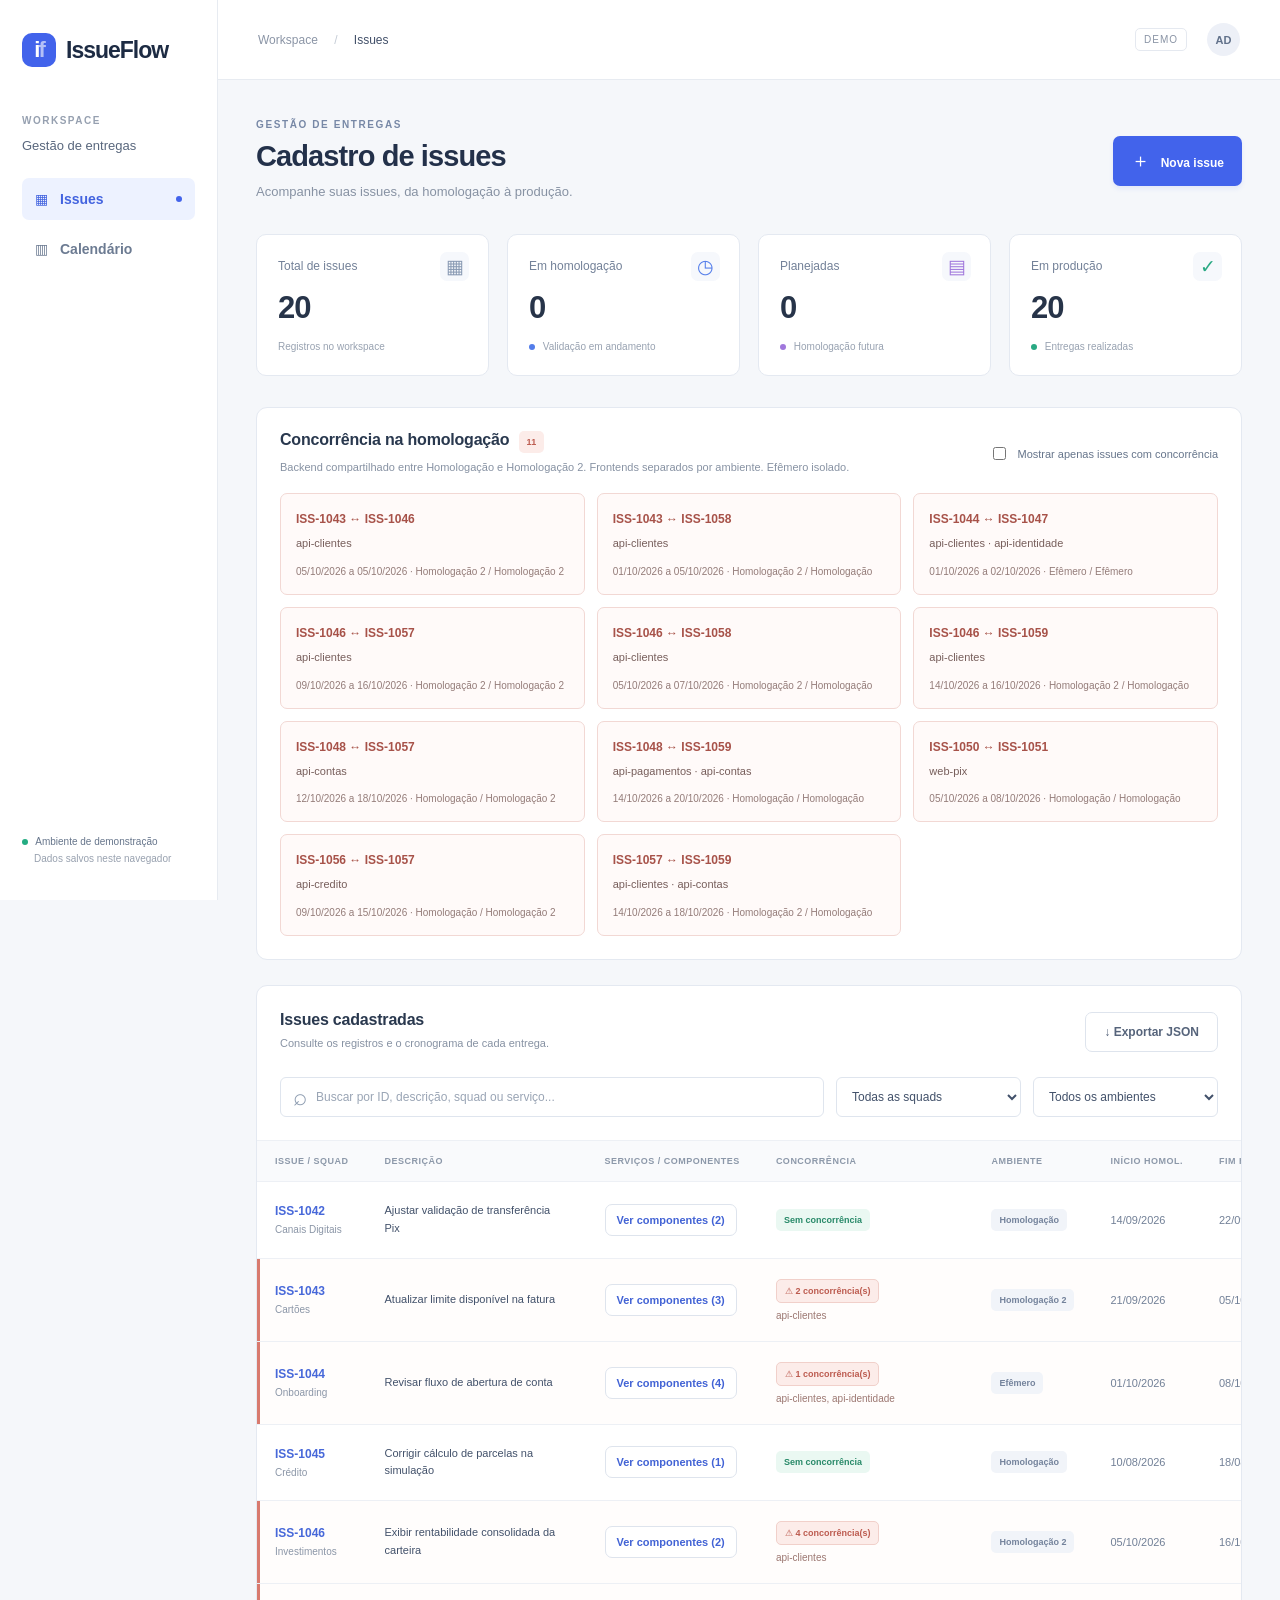
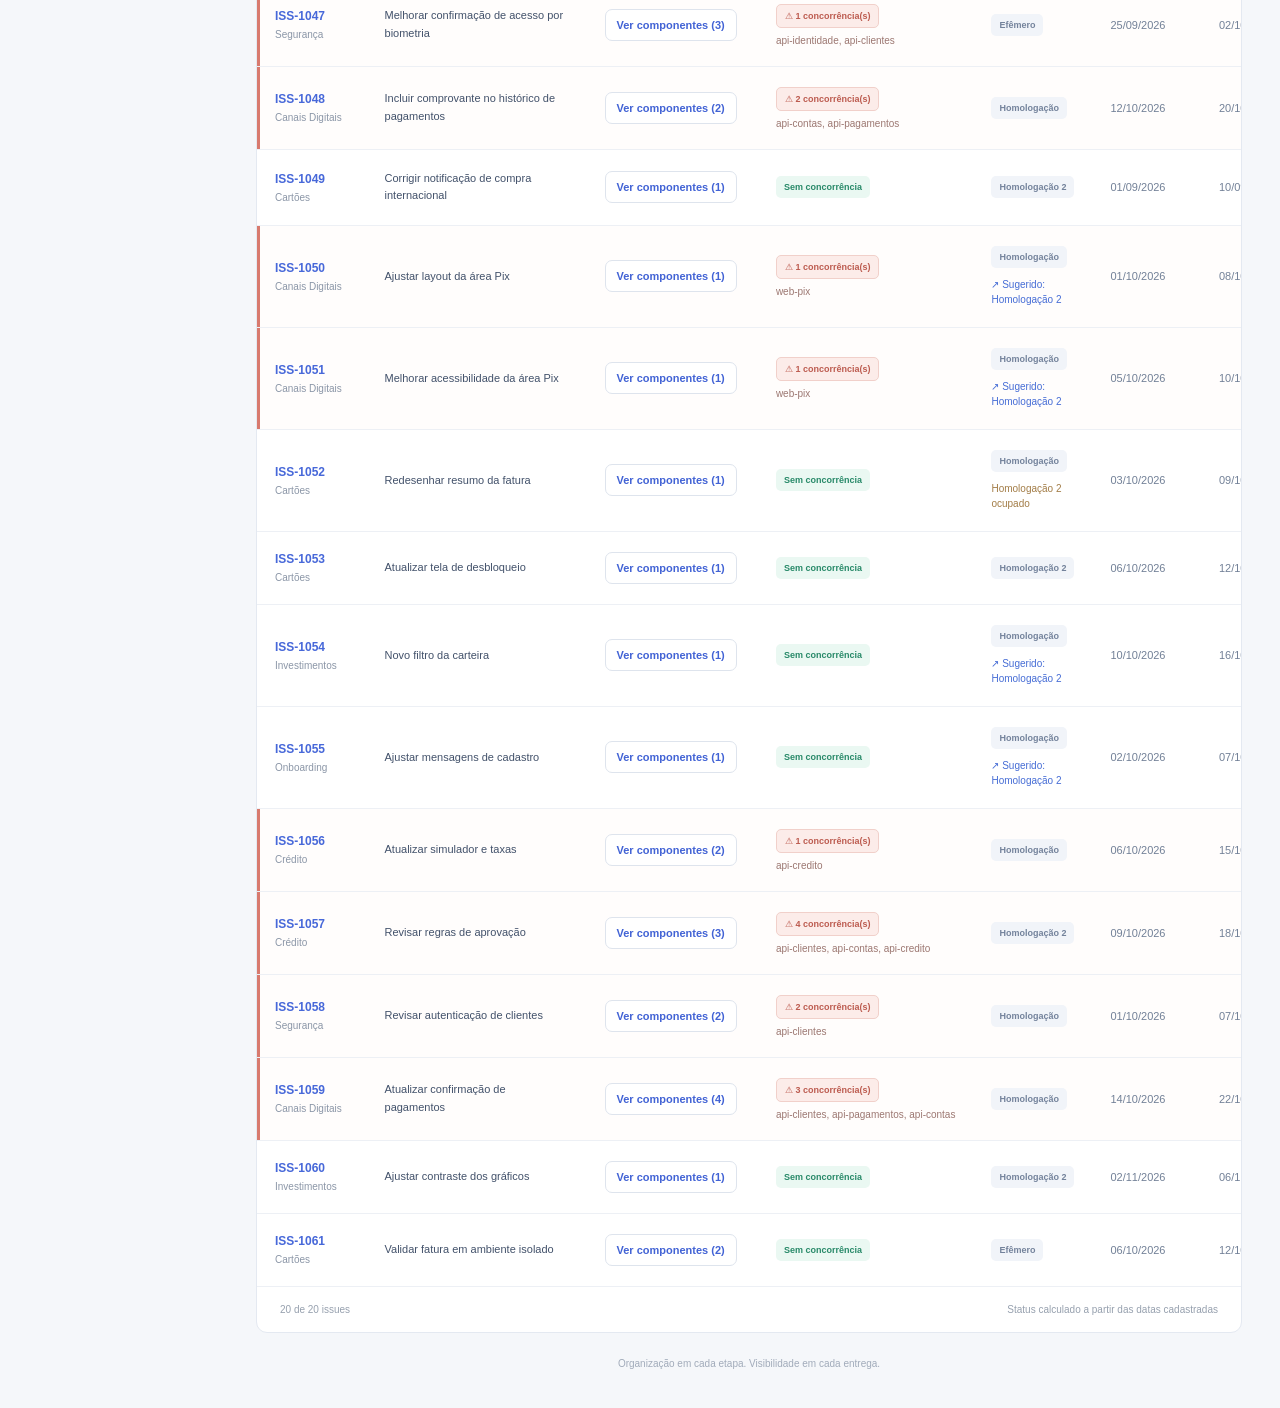
==== index.html @ 166fe86a "Add issue management frontend and concurrency planning calendar" ====
<!doctype html>
<html lang="pt-BR"><head><meta charset="UTF-8"><meta name="viewport" content="width=device-width, initial-scale=1"><title>IssueFlow · Gestão de issues</title><link rel="stylesheet" href="styles.css"><script src="issues-store.js" defer></script><script src="app.js" defer></script></head>
<body><aside class="sidebar"><a class="brand" href="index.html"><span class="brand-icon">i<span>f</span></span>IssueFlow</a><div class="workspace">WORKSPACE<span>Gestão de entregas</span></div><a class="nav active" href="index.html"><span>▦</span> Issues <span class="nav-dot"></span></a><a class="nav" href="timeline.html"><span>▥</span> Calendário</a><div class="sidebar-note"><span class="live-dot"></span> Ambiente de demonstração<small>Dados salvos neste navegador</small></div></aside>
<div class="shell"><header><span>Workspace <span class="slash">/</span> <strong>Issues</strong></span><div class="profile"><span class="demo">DEMO</span><span class="avatar">AD</span></div></header><main><div class="page-heading"><div><div class="eyebrow">GESTÃO DE ENTREGAS</div><h1>Cadastro de issues</h1><p>Acompanhe suas issues, da homologação à produção.</p></div><button id="newIssue" class="primary"><span>＋</span> Nova issue</button></div>
<section class="stats" aria-label="Resumo de issues"><article><span>Total de issues</span><span class="stat-icon">▦</span><strong id="total">0</strong><small>Registros no workspace</small></article><article><span>Em homologação</span><span class="stat-icon blue-text">◷</span><strong id="homologating">0</strong><small><i class="dot blue-bg"></i> Validação em andamento</small></article><article><span>Planejadas</span><span class="stat-icon purple-text">▤</span><strong id="planned">0</strong><small><i class="dot purple-bg"></i> Homologação futura</small></article><article><span>Em produção</span><span class="stat-icon green-text">✓</span><strong id="production">0</strong><small><i class="dot green-bg"></i> Entregas realizadas</small></article></section>
<section class="concurrency-panel" aria-label="Concorrência de serviços"><div class="concurrency-heading"><div><h2>Concorrência na homologação <span id="conflictCount" class="badge red">0</span></h2><p>Backend compartilhado entre Homologação e Homologação 2. Frontends separados por ambiente. Efêmero isolado.</p></div><label class="conflict-toggle"><input id="conflictFilter" type="checkbox"> Mostrar apenas issues com concorrência</label></div><div id="conflictList" class="conflict-list"></div><p id="conflictEmpty" hidden>Nenhuma concorrência identificada.</p></section><section class="panel"><div class="panel-heading"><div><h2>Issues cadastradas</h2><p>Consulte os registros e o cronograma de cada entrega.</p></div><button id="export" class="secondary">↓ Exportar JSON</button></div><div class="filters"><label class="search"><span>⌕</span><input id="search" type="search" placeholder="Buscar por ID, descrição, squad ou serviço..." aria-label="Buscar issues"></label><select id="squadFilter" aria-label="Filtrar por squad"><option value="">Todas as squads</option></select><select id="environmentFilter" aria-label="Filtrar por ambiente"><option value="">Todos os ambientes</option><option value="homologacao">Homologação</option><option value="efemero">Efêmero</option><option value="homologacao 2">Homologação 2</option></select></div><div class="table-scroll"><table><thead><tr><th>ISSUE / SQUAD</th><th>DESCRIÇÃO</th><th>SERVIÇOS / COMPONENTES</th><th>CONCORRÊNCIA</th><th>AMBIENTE</th><th>INÍCIO HOMOL.</th><th>FIM HOMOL.</th><th>ABERTURA CHANGE/GMUD</th><th>PRODUÇÃO</th><th>STATUS</th></tr></thead><tbody id="rows"></tbody></table></div><div id="empty" class="empty" hidden>Nenhuma issue encontrada. Ajuste os filtros ou cadastre uma nova issue.</div><footer class="panel-footer"><span id="count"></span><span>Status calculado a partir das datas cadastradas</span></footer></section><div class="bottom-note">Organização em cada etapa. Visibilidade em cada entrega.</div></main></div>
<dialog id="componentsDialog" aria-labelledby="componentsTitle"><div class="modal-heading"><div><div class="eyebrow">SERVIÇOS ENVOLVIDOS</div><h2 id="componentsTitle">Componentes da issue</h2></div><button id="closeComponents" type="button" class="icon-button" aria-label="Fechar componentes">×</button></div><p id="componentsSummary" class="modal-intro"></p><div id="componentsAlert" role="status"></div><div id="componentSuggestion" hidden></div><div id="componentDetails"></div><p class="component-rule">Datas sobrepostas incluem início e fim. Backend: compartilhado entre Homologação e Homologação 2. Frontend: concorrência apenas no mesmo ambiente. Efêmero: isolado dos demais ambientes.</p><div class="modal-actions"><button id="dismissComponents" type="button" class="secondary">Fechar</button></div></dialog><dialog id="dialog"><div class="modal-heading"><div><div class="eyebrow">NOVA ENTREGA</div><h2>Cadastrar issue</h2></div><button id="close" type="button" class="icon-button" aria-label="Fechar">×</button></div><p class="modal-intro">Preencha os dados e o cronograma da entrega.</p><form id="form"><div class="form-grid"><label>Squad<input name="squad" required maxlength="80" placeholder="Ex.: Canais Digitais"></label><label>ID da issue<input name="idIssue" required maxlength="40" placeholder="Ex.: ISS-1050"></label><label class="full">Descrição<textarea name="descricao" required maxlength="500" rows="3" placeholder="Descreva o que será entregue"></textarea></label><label class="full">Serviços / componentes<input name="servicos" required maxlength="300" placeholder="Ex.: api-clientes, api-contas"><small class="field-hint">Informe de 1 a 4 componentes separados por vírgula. Frontend: prefixo web-, frontend ou front-. Outros nomes são backend.</small></label><label class="full">Ambiente<select name="ambiente" required><option value="">Selecione o ambiente</option><option value="homologacao">Homologação</option><option value="efemero">Efêmero</option><option value="homologacao 2">Homologação 2</option></select></label><label>Data inicial de homologação<input name="dataInicialHomologacao" type="date" required></label><label>Data final de homologação<input name="dataFinalHomologacao" type="date" required></label><label>Data de abertura de CHANGE/GMUD<input name="dataAberturaChange" type="date" required><small class="field-hint">Sugestão: 3 dias corridos antes da produção.</small></label><label>Data de produção<input name="dataProducao" type="date" required><small class="field-hint">Sugestão: 3 dias úteis depois do fim da homologação (segunda a sexta, sem feriados).</small></label></div><div id="formSuggestion" hidden></div><p id="formError" role="alert"></p><div class="modal-actions"><button id="cancel" type="button" class="secondary">Cancelar</button><button type="submit" class="primary">Cadastrar issue</button></div></form></dialog><div id="toast" role="status" hidden></div></body></html>
---- styles.css ----
*{box-sizing:border-box} :root{font-family:Inter,-apple-system,BlinkMacSystemFont,"Segoe UI",sans-serif;color:#273449;background:#f5f7fa;font-synthesis:none}body{margin:0}button,input,select,textarea{font:inherit}button{cursor:pointer;transition:background .15s}button:hover{filter:brightness(.96)}button:focus-visible,a:focus-visible,input:focus-visible,select:focus-visible,textarea:focus-visible{outline:3px solid #b6ccff;outline-offset:2px}.sidebar{position:fixed;inset:0 auto 0 0;width:218px;background:#fff;border-right:1px solid #e7ebf1;padding:33px 22px;display:flex;flex-direction:column}.brand{display:flex;align-items:center;gap:10px;font-size:23px;font-weight:750;text-decoration:none;color:#1d2b43;letter-spacing:-1px}.brand-icon{background:#4263eb;color:white;width:34px;height:34px;border-radius:10px;display:flex;align-items:center;justify-content:center;font-size:22px;letter-spacing:-2px}.brand-icon span{opacity:.6}.workspace{margin-top:48px;font-size:10px;letter-spacing:1.5px;color:#96a0b0;font-weight:700}.workspace>span{display:block;letter-spacing:0;font-size:13px;color:#59677d;margin-top:12px;font-weight:500}.nav{margin-top:25px;border-radius:7px;padding:13px;display:flex;gap:12px;align-items:center;font-size:14px;font-weight:650}.active{background:#edf2ff;color:#4263df}.nav-dot{margin-left:auto;width:6px;height:6px;border-radius:50%;background:#4263eb}.sidebar-note{margin-top:auto;font-size:10px;color:#66758b;line-height:1.7}.sidebar-note small{display:block;padding-left:12px;font-size:10px;color:#98a1af}.live-dot,.dot{display:inline-block;width:6px;height:6px;border-radius:50%;background:#24ac82;margin-right:5px}.shell{margin-left:218px}header{height:80px;border-bottom:1px solid #e7ebf1;background:#fff;display:flex;align-items:center;justify-content:space-between;padding:0 40px;font-size:12px;color:#8b95a6}header strong{color:#43516a;font-weight:500}.slash{margin:0 13px;color:#c4cbd5}.profile{display:flex;gap:20px;align-items:center}.demo{font-size:10px;letter-spacing:1px;border:1px solid #e5e9f0;padding:5px 8px;border-radius:5px}.avatar{display:grid;place-items:center;width:33px;height:33px;background:#edf0f7;color:#61718a;border-radius:50%;font-size:11px;font-weight:650}main{padding:39px 38px;max-width:1700px;margin:auto}.page-heading{display:flex;align-items:center;justify-content:space-between;gap:20px}.eyebrow{font-size:10px;font-weight:750;letter-spacing:1.6px;color:#7788a6}h1{font-size:29px;letter-spacing:-.9px;margin:10px 0 9px;color:#23314a}p{color:#8792a3;font-size:13px;margin:0;line-height:1.6}.primary,.secondary{border:0;border-radius:7px;padding:12px 18px;font-size:12px;font-weight:600;white-space:nowrap}.primary{background:#4263eb;color:white;box-shadow:0 3px 5px #4263eb18}.primary span{font-size:19px;margin-right:7px}.secondary{background:#fff;border:1px solid #dee4ed;color:#56647b}.stats{display:grid;grid-template-columns:repeat(4,1fr);gap:18px;margin:31px 0}.stats article{background:white;border:1px solid #e4e9f1;border-radius:10px;padding:21px;position:relative}.stats article>span:first-child{font-size:12px;color:#738198;font-weight:500}.stats strong{display:block;font-size:31px;margin:16px 0 10px;font-weight:650;letter-spacing:-1px}.stats small{font-size:10px;color:#98a2b1}.stat-icon{position:absolute;right:19px;top:17px;width:29px;height:29px;display:grid;place-items:center;background:#f6f8fc;border-radius:7px;font-size:19px;color:#899ab3}.blue-text{color:#537dea}.purple-text{color:#a077dc}.green-text{color:#29a983}.blue-bg{background:#537dea}.purple-bg{background:#a077dc}.green-bg{background:#29a983}.panel{border:1px solid #e4e9f1;background:white;border-radius:11px;overflow:hidden}.panel-heading{display:flex;align-items:center;justify-content:space-between;gap:15px;padding:25px 23px}h2{font-size:16px;margin:0 0 6px;font-weight:650;color:#29384e;letter-spacing:-.2px}.panel-heading p{font-size:11px}.filters{display:flex;gap:12px;padding:0 23px 23px}.search{display:flex;align-items:center;flex:1;min-width:180px;border:1px solid #dfe5ee;border-radius:6px;padding:0 12px;gap:9px}.search span{font-size:24px;color:#8e9db1}.search input{border:0;width:100%;padding:11px 0;background:transparent;outline:none!important}input,select,textarea{font-size:12px;color:#42516a;border:1px solid #dfe5ee;border-radius:6px;padding:11px;background:#fff}input::placeholder,textarea::placeholder{color:#9aa5b5}.filters select{width:185px}.table-scroll{overflow:auto}table{border-collapse:collapse;width:100%;white-space:nowrap;text-align:left}th{background:#f9fafc;color:#8c98a9;font-size:9px;font-weight:650;letter-spacing:.5px;padding:15px 18px;border-top:1px solid #edf0f5;border-bottom:1px solid #edf0f5}td{padding:20px 18px;font-size:11px;border-bottom:1px solid #edf0f5;color:#728097}tbody tr:hover{background:#fcfdff}.issue-id{font-weight:650;color:#4768d9;font-size:12px}.issue-id small{display:block;color:#8b96a7;font-size:10px;font-weight:400;margin-top:6px}.description{white-space:normal;min-width:220px;max-width:300px;color:#42516a;line-height:1.6}.badge{display:inline-block;padding:6px 8px;border-radius:5px;font-size:9px;font-weight:550}.env{background:#f1f4f9;color:#73829b}.blue{background:#edf3ff;color:#5078d7}.green{background:#eaf8f2;color:#278968}.gray{background:#f1effb;color:#8a70c3}.orange{background:#fff5e7;color:#b1873a}.panel-footer{display:flex;justify-content:space-between;gap:20px;padding:17px 23px;font-size:10px;color:#96a0ae}.bottom-note{text-align:center;color:#a1abba;font-size:10px;margin-top:25px}.empty{text-align:center;padding:40px;color:#8792a3;font-size:13px}dialog{border:1px solid #e4e9f1;border-radius:13px;padding:28px;width:min(600px,calc(100vw - 30px));box-shadow:0 25px 90px #19264430}dialog::backdrop{background:#1a274766;backdrop-filter:blur(3px)}.modal-heading{display:flex;justify-content:space-between;align-items:center}.modal-heading h2{font-size:23px;margin-top:8px}.icon-button{border:0;background:#f3f5f9;border-radius:6px;width:30px;height:30px;font-size:23px;color:#748096}.modal-intro{margin:8px 0 24px}.form-grid{display:grid;grid-template-columns:1fr 1fr;gap:18px}.form-grid label{display:flex;flex-direction:column;gap:8px;font-size:11px;font-weight:600;color:#5c6c83}.full{grid-column:1/-1}textarea{resize:vertical}.modal-actions{display:flex;justify-content:flex-end;gap:10px;border-top:1px solid #e8ecf2;padding-top:19px;margin-top:18px}#formError{color:#c54646;margin-top:13px;font-size:12px}#toast{position:fixed;bottom:25px;right:25px;max-width:calc(100vw - 50px);background:#23314a;color:white;padding:15px 22px;border-radius:8px;font-size:12px;box-shadow:0 5px 25px #15284730;z-index:10}[hidden]{display:none!important}@media(min-width:1500px){td{padding:22px 24px}th{padding:15px 24px}}@media(max-width:1100px){.sidebar{width:180px;padding:30px 18px}.shell{margin-left:180px}main{padding:30px 23px}.filters{flex-wrap:wrap}.search{flex-basis:100%}.filters select{flex:1}.stats{gap:10px}.stats article{padding:16px}.stat-icon{display:none}.stats small{font-size:9px}}@media(max-width:700px){.sidebar{position:static;width:100%;height:65px;padding:15px 20px;border-bottom:1px solid #e7ebf1}.brand{font-size:20px}.brand-icon{width:30px;height:30px}.workspace,.nav,.sidebar-note{display:none}.shell{margin-left:0}header{height:54px;padding:0 20px}main{padding:25px 16px}.page-heading{align-items:flex-start}h1{font-size:23px}.page-heading p{font-size:12px}.page-heading .primary{padding:11px;font-size:11px;margin-top:21px}.stats{grid-template-columns:1fr 1fr;margin:25px 0}.panel-heading{padding:20px 15px}.panel-heading p{max-width:180px}.secondary{padding:10px;font-size:11px}.filters{padding:0 15px 18px;gap:8px}.filters select{width:140px;font-size:11px}.panel-footer{padding:15px;flex-direction:column;gap:7px}.form-grid{grid-template-columns:1fr}.full{grid-column:auto}dialog{padding:22px}.bottom-note{line-height:1.5}}

.concurrency-panel{background:#fff;border:1px solid #e4e9f1;border-radius:11px;padding:23px;margin-bottom:25px}.concurrency-heading{display:flex;justify-content:space-between;align-items:center;gap:20px}.concurrency-heading p{font-size:11px}.concurrency-heading h2 .badge{margin-left:5px}.conflict-toggle{display:flex;align-items:center;gap:8px;font-size:11px;color:#66758b}.conflict-toggle input{accent-color:#4263eb}.conflict-list{display:grid;grid-template-columns:repeat(auto-fit,minmax(240px,1fr));gap:12px;margin-top:17px}.conflict-card{padding:15px;border:1px solid #f2d8d4;background:#fffaf9;border-radius:7px}.conflict-card strong{font-size:12px;color:#a75249}.conflict-card p{font-size:11px;color:#775e5b;margin:8px 0;overflow-wrap:anywhere}.conflict-card small{font-size:10px;color:#947c79}.red{background:#fcece9;color:#bc5b4f}.services-cell{min-width:170px;max-width:240px;white-space:normal}.service{margin:2px;background:#eef2fa;color:#5e7294;overflow-wrap:anywhere;max-width:210px}.conflict-ids{display:block;font-size:10px;color:#9c7771;margin-top:7px}.field-hint{font-weight:400;color:#8b96a7;font-size:10px;line-height:1.5}@media(max-width:700px){.concurrency-heading{align-items:flex-start;flex-direction:column}.concurrency-panel{padding:18px}.conflict-list{grid-template-columns:1fr}}

.component-button{font-size:11px;padding:9px 11px;color:#4263d5}.has-conflict td:first-child{box-shadow:inset 3px 0 #d87a6e}.has-conflict{background:#fffdfc}button.badge{border:1px solid #f1d0ca;cursor:pointer}button.badge:hover{background:#f8ddd7}.component-alert{font-size:12px;line-height:1.6;border-radius:7px;padding:13px 15px;margin-bottom:17px}.component-alert.warning{background:#fff2ed;color:#ad5343;border:1px solid #f2d8cb}.component-alert.clear{background:#edf8f2;color:#278968}.component-detail{border:1px solid #e4e9f1;border-radius:8px;padding:15px;margin-bottom:12px}.component-detail.shared{border-color:#f0d4cd;background:#fffaf8}.component-detail-heading{display:flex;justify-content:space-between;align-items:center;gap:12px}.component-detail strong{font-size:13px;overflow-wrap:anywhere}.component-detail p{font-size:12px;color:#6e7787;margin-top:13px}.component-detail small{display:block;font-size:11px;color:#ad6a5e;margin-top:4px}.component-rule{font-size:11px;margin-top:15px}#componentsDialog{max-height:85vh;overflow:auto}

.environment-hint{display:block;border:0;background:transparent;text-align:left;white-space:normal;max-width:175px;margin-top:9px;padding:0;line-height:1.5;font-size:10px;color:#456cd5}.environment-hint.unavailable{color:#a27c46}.suggestion-box{padding:15px;border:1px solid #cddff7;background:#f1f6ff;border-radius:8px;margin:16px 0}.suggestion-box p{color:#496995;font-size:12px}.suggestion-box button{margin-top:10px}.suggestion-box.blocked{background:#fff8ed;border-color:#f2dfba}.suggestion-box.blocked p{color:#9b763b}

a.nav{text-decoration:none;color:#6c7b92}a.nav.active{color:#4263df}.sidebar .nav+.nav{margin-top:8px}@media(max-width:700px){.sidebar{height:auto}.sidebar .nav{display:inline-flex;margin:10px 10px 0 0;padding:8px;font-size:12px}}
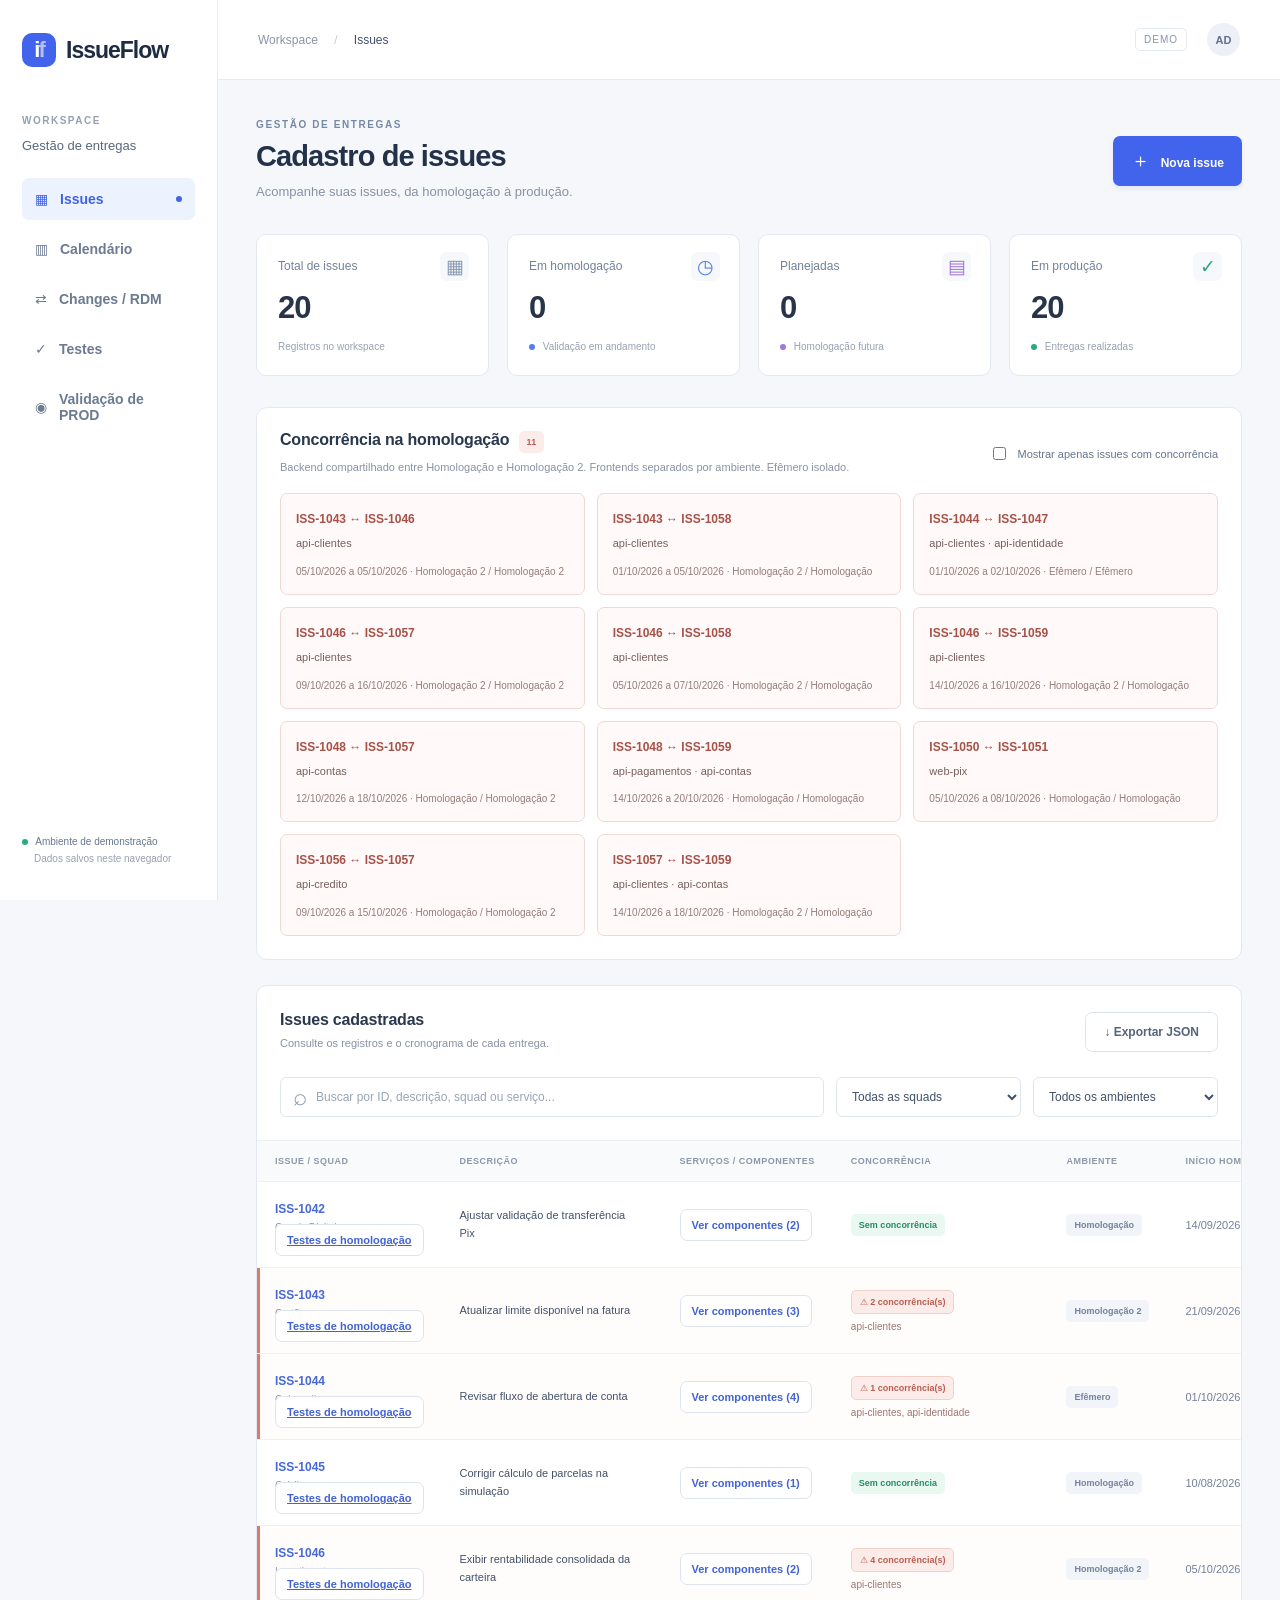
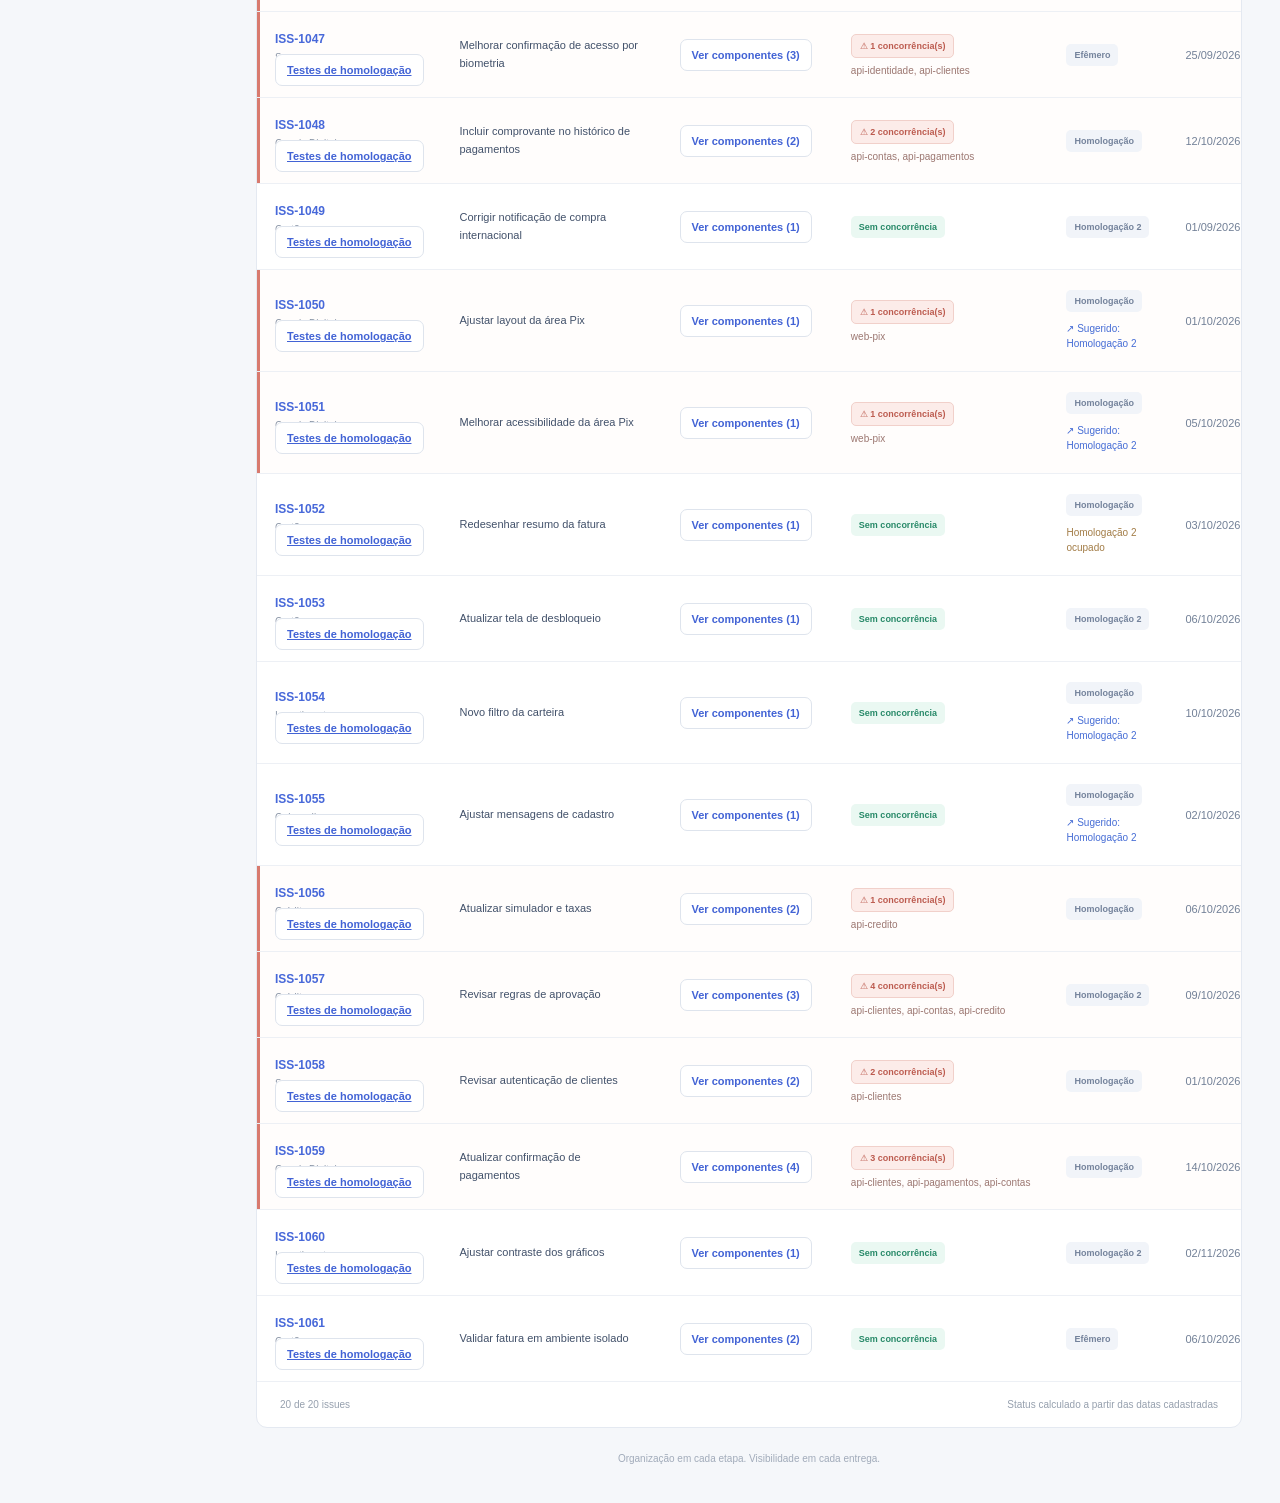
==== commit 611452d5: "Implement GMUD workflow and homologation and production test plans" ====
--- a/index.html
+++ b/index.html
@@ -1,7 +1,7 @@
 <!doctype html>
 <html lang="pt-BR"><head><meta charset="UTF-8"><meta name="viewport" content="width=device-width, initial-scale=1"><title>IssueFlow · Gestão de issues</title><link rel="stylesheet" href="styles.css"><script src="issues-store.js" defer></script><script src="app.js" defer></script></head>
-<body><aside class="sidebar"><a class="brand" href="index.html"><span class="brand-icon">i<span>f</span></span>IssueFlow</a><div class="workspace">WORKSPACE<span>Gestão de entregas</span></div><a class="nav active" href="index.html"><span>▦</span> Issues <span class="nav-dot"></span></a><a class="nav" href="timeline.html"><span>▥</span> Calendário</a><div class="sidebar-note"><span class="live-dot"></span> Ambiente de demonstração<small>Dados salvos neste navegador</small></div></aside>
+<body><aside class="sidebar"><a class="brand" href="index.html"><span class="brand-icon">i<span>f</span></span>IssueFlow</a><div class="workspace">WORKSPACE<span>Gestão de entregas</span></div><a class="nav active" href="index.html"><span>▦</span> Issues <span class="nav-dot"></span></a><a class="nav" href="timeline.html"><span>▥</span> Calendário</a><a class="nav" href="changes.html"><span>⇄</span> Changes / RDM</a><a class="nav" href="testes.html"><span>✓</span> Testes</a><a class="nav" href="producao.html"><span>◉</span> Validação de PROD</a><div class="sidebar-note"><span class="live-dot"></span> Ambiente de demonstração<small>Dados salvos neste navegador</small></div></aside>
 <div class="shell"><header><span>Workspace <span class="slash">/</span> <strong>Issues</strong></span><div class="profile"><span class="demo">DEMO</span><span class="avatar">AD</span></div></header><main><div class="page-heading"><div><div class="eyebrow">GESTÃO DE ENTREGAS</div><h1>Cadastro de issues</h1><p>Acompanhe suas issues, da homologação à produção.</p></div><button id="newIssue" class="primary"><span>＋</span> Nova issue</button></div>
 <section class="stats" aria-label="Resumo de issues"><article><span>Total de issues</span><span class="stat-icon">▦</span><strong id="total">0</strong><small>Registros no workspace</small></article><article><span>Em homologação</span><span class="stat-icon blue-text">◷</span><strong id="homologating">0</strong><small><i class="dot blue-bg"></i> Validação em andamento</small></article><article><span>Planejadas</span><span class="stat-icon purple-text">▤</span><strong id="planned">0</strong><small><i class="dot purple-bg"></i> Homologação futura</small></article><article><span>Em produção</span><span class="stat-icon green-text">✓</span><strong id="production">0</strong><small><i class="dot green-bg"></i> Entregas realizadas</small></article></section>
-<section class="concurrency-panel" aria-label="Concorrência de serviços"><div class="concurrency-heading"><div><h2>Concorrência na homologação <span id="conflictCount" class="badge red">0</span></h2><p>Backend compartilhado entre Homologação e Homologação 2. Frontends separados por ambiente. Efêmero isolado.</p></div><label class="conflict-toggle"><input id="conflictFilter" type="checkbox"> Mostrar apenas issues com concorrência</label></div><div id="conflictList" class="conflict-list"></div><p id="conflictEmpty" hidden>Nenhuma concorrência identificada.</p></section><section class="panel"><div class="panel-heading"><div><h2>Issues cadastradas</h2><p>Consulte os registros e o cronograma de cada entrega.</p></div><button id="export" class="secondary">↓ Exportar JSON</button></div><div class="filters"><label class="search"><span>⌕</span><input id="search" type="search" placeholder="Buscar por ID, descrição, squad ou serviço..." aria-label="Buscar issues"></label><select id="squadFilter" aria-label="Filtrar por squad"><option value="">Todas as squads</option></select><select id="environmentFilter" aria-label="Filtrar por ambiente"><option value="">Todos os ambientes</option><option value="homologacao">Homologação</option><option value="efemero">Efêmero</option><option value="homologacao 2">Homologação 2</option></select></div><div class="table-scroll"><table><thead><tr><th>ISSUE / SQUAD</th><th>DESCRIÇÃO</th><th>SERVIÇOS / COMPONENTES</th><th>CONCORRÊNCIA</th><th>AMBIENTE</th><th>INÍCIO HOMOL.</th><th>FIM HOMOL.</th><th>ABERTURA CHANGE/GMUD</th><th>PRODUÇÃO</th><th>STATUS</th></tr></thead><tbody id="rows"></tbody></table></div><div id="empty" class="empty" hidden>Nenhuma issue encontrada. Ajuste os filtros ou cadastre uma nova issue.</div><footer class="panel-footer"><span id="count"></span><span>Status calculado a partir das datas cadastradas</span></footer></section><div class="bottom-note">Organização em cada etapa. Visibilidade em cada entrega.</div></main></div>
+<section class="concurrency-panel" aria-label="Concorrência de serviços"><div class="concurrency-heading"><div><h2>Concorrência na homologação <span id="conflictCount" class="badge red">0</span></h2><p>Backend compartilhado entre Homologação e Homologação 2. Frontends separados por ambiente. Efêmero isolado.</p></div><label class="conflict-toggle"><input id="conflictFilter" type="checkbox"> Mostrar apenas issues com concorrência</label></div><div id="conflictList" class="conflict-list"></div><p id="conflictEmpty" hidden>Nenhuma concorrência identificada.</p></section><section class="panel"><div class="panel-heading"><div><h2>Issues cadastradas</h2><p>Consulte os registros e o cronograma de cada entrega.</p></div><button id="export" class="secondary">↓ Exportar JSON</button></div><div class="filters"><label class="search"><span>⌕</span><input id="search" type="search" placeholder="Buscar por ID, descrição, squad ou serviço..." aria-label="Buscar issues"></label><select id="squadFilter" aria-label="Filtrar por squad"><option value="">Todas as squads</option></select><select id="environmentFilter" aria-label="Filtrar por ambiente"><option value="">Todos os ambientes</option><option value="homologacao">Homologação</option><option value="efemero">Efêmero</option><option value="homologacao 2">Homologação 2</option></select></div><div class="table-scroll"><table><thead><tr><th>ISSUE / SQUAD</th><th>DESCRIÇÃO</th><th>SERVIÇOS / COMPONENTES</th><th>CONCORRÊNCIA</th><th>AMBIENTE</th><th>INÍCIO HOMOL.</th><th>FIM HOMOL.</th><th>ABERTURA CHANGE/GMUD</th><th>PRODUÇÃO</th><th>CHANGE / RDM</th><th>STATUS</th></tr></thead><tbody id="rows"></tbody></table></div><div id="empty" class="empty" hidden>Nenhuma issue encontrada. Ajuste os filtros ou cadastre uma nova issue.</div><footer class="panel-footer"><span id="count"></span><span>Status calculado a partir das datas cadastradas</span></footer></section><div class="bottom-note">Organização em cada etapa. Visibilidade em cada entrega.</div></main></div>
 <dialog id="componentsDialog" aria-labelledby="componentsTitle"><div class="modal-heading"><div><div class="eyebrow">SERVIÇOS ENVOLVIDOS</div><h2 id="componentsTitle">Componentes da issue</h2></div><button id="closeComponents" type="button" class="icon-button" aria-label="Fechar componentes">×</button></div><p id="componentsSummary" class="modal-intro"></p><div id="componentsAlert" role="status"></div><div id="componentSuggestion" hidden></div><div id="componentDetails"></div><p class="component-rule">Datas sobrepostas incluem início e fim. Backend: compartilhado entre Homologação e Homologação 2. Frontend: concorrência apenas no mesmo ambiente. Efêmero: isolado dos demais ambientes.</p><div class="modal-actions"><button id="dismissComponents" type="button" class="secondary">Fechar</button></div></dialog><dialog id="dialog"><div class="modal-heading"><div><div class="eyebrow">NOVA ENTREGA</div><h2>Cadastrar issue</h2></div><button id="close" type="button" class="icon-button" aria-label="Fechar">×</button></div><p class="modal-intro">Preencha os dados e o cronograma da entrega.</p><form id="form"><div class="form-grid"><label>Squad<input name="squad" required maxlength="80" placeholder="Ex.: Canais Digitais"></label><label>ID da issue<input name="idIssue" required maxlength="40" placeholder="Ex.: ISS-1050"></label><label class="full">Descrição<textarea name="descricao" required maxlength="500" rows="3" placeholder="Descreva o que será entregue"></textarea></label><label class="full">Serviços / componentes<input name="servicos" required maxlength="300" placeholder="Ex.: api-clientes, api-contas"><small class="field-hint">Informe de 1 a 4 componentes separados por vírgula. Frontend: prefixo web-, frontend ou front-. Outros nomes são backend.</small></label><label class="full">Ambiente<select name="ambiente" required><option value="">Selecione o ambiente</option><option value="homologacao">Homologação</option><option value="efemero">Efêmero</option><option value="homologacao 2">Homologação 2</option></select></label><label>Data inicial de homologação<input name="dataInicialHomologacao" type="date" required></label><label>Data final de homologação<input name="dataFinalHomologacao" type="date" required></label><label>Data de abertura de CHANGE/GMUD<input name="dataAberturaChange" type="date" required><small class="field-hint">Sugestão: 3 dias corridos antes da produção.</small></label><label>Data de produção<input name="dataProducao" type="date" required><small class="field-hint">Sugestão: 3 dias úteis depois do fim da homologação (segunda a sexta, sem feriados).</small></label></div><div id="formSuggestion" hidden></div><p id="formError" role="alert"></p><div class="modal-actions"><button id="cancel" type="button" class="secondary">Cancelar</button><button type="submit" class="primary">Cadastrar issue</button></div></form></dialog><div id="toast" role="status" hidden></div></body></html>
--- a/styles.css
+++ b/styles.css
@@ -7,3 +7,86 @@
 .environment-hint{display:block;border:0;background:transparent;text-align:left;white-space:normal;max-width:175px;margin-top:9px;padding:0;line-height:1.5;font-size:10px;color:#456cd5}.environment-hint.unavailable{color:#a27c46}.suggestion-box{padding:15px;border:1px solid #cddff7;background:#f1f6ff;border-radius:8px;margin:16px 0}.suggestion-box p{color:#496995;font-size:12px}.suggestion-box button{margin-top:10px}.suggestion-box.blocked{background:#fff8ed;border-color:#f2dfba}.suggestion-box.blocked p{color:#9b763b}
 
 a.nav{text-decoration:none;color:#6c7b92}a.nav.active{color:#4263df}.sidebar .nav+.nav{margin-top:8px}@media(max-width:700px){.sidebar{height:auto}.sidebar .nav{display:inline-flex;margin:10px 10px 0 0;padding:8px;font-size:12px}}
+
+/* Changes / RDM */
+.suggestion-list{display:grid;grid-template-columns:repeat(auto-fill,minmax(290px,1fr));gap:14px;margin-top:17px}.change-suggestion{border:1px solid #e4e9f1;border-radius:9px;padding:17px;display:flex;flex-direction:column;gap:11px;background:#fdfdff}.change-suggestion.has-warning{border-color:#f0d8cd;background:#fffbf8}.change-suggestion-head{display:flex;align-items:center;justify-content:space-between;gap:10px}.change-suggestion-head strong{font-size:14px;color:#2a3850}.change-suggestion-meta{font-size:10px;color:#8b96a7;line-height:1.6}.change-issue-list{list-style:none;margin:0;padding:0;display:flex;flex-direction:column;gap:7px;max-height:150px;overflow:auto}.change-issue-list li{font-size:11px;color:#5d6b82;line-height:1.5;display:flex;gap:6px;align-items:baseline;flex-wrap:wrap}.change-issue-list strong{color:#4768d9;font-weight:650}.change-issue-list .badge{padding:2px 6px}.change-suggestion-warning{font-size:10px;color:#ab5343;line-height:1.5}.change-suggestion .primary{margin-top:auto;text-align:center}
+.change-rdm strong{font-weight:650;color:#3a4a64;font-size:12px}.change-rdm small,td small{display:block;color:#8b96a7;font-size:10px;font-weight:400;margin-top:5px}.change-issues-cell{min-width:150px;white-space:normal}.change-issue-ids{margin-top:7px;overflow-wrap:anywhere}td .badge+.badge{margin-left:6px}td>div+div{margin-top:5px}.secondary.danger{color:#bc5b4f;border-color:#f1d0ca}.secondary.danger:hover{background:#faeae7}td:last-child .secondary+.secondary{margin-left:7px}
+.auto-summary{display:grid;grid-template-columns:repeat(auto-fit,minmax(150px,1fr));gap:13px;background:#f6f9ff;border:1px solid #dde8fb;border-radius:9px;padding:16px;margin-bottom:17px}.auto-summary div{display:flex;flex-direction:column;gap:5px}.auto-summary small{font-size:10px;color:#7f8ba0;font-weight:600}.auto-summary strong{font-size:12px;color:#2e3c55;overflow-wrap:anywhere}.auto-summary-warning{grid-column:1/-1;font-size:11px;color:#ab5343;margin:0}
+.issue-picker{border:1px solid #e8ecf2;border-radius:9px;padding:13px;margin-bottom:19px;max-height:210px;overflow:auto}.picker-caption{font-size:10px;font-weight:700;letter-spacing:.5px;color:#8c98a9;margin-bottom:10px;text-transform:uppercase}.issue-check{display:flex;gap:11px;align-items:flex-start;padding:10px;border-radius:7px;cursor:pointer}.issue-check:hover{background:#f7f9fc}.issue-check.on{background:#f1f6ff}.issue-check input{margin-top:3px;accent-color:#4263eb}.issue-check-info{display:flex;flex-direction:column;gap:3px}.issue-check-info strong{font-size:12px;color:#4768d9}.issue-check-info span{font-size:11px;color:#51607a}.issue-check-info small{font-size:10px;color:#95a0b0}.issue-check-info .badge{align-self:flex-start;margin-top:3px}
+.readonly-field{border:1px solid #e8ecf2;border-radius:6px;padding:11px;background:#f6f8fc;color:#51607a;font-size:12px;display:block}.picker-search{margin:4px 0 12px}.picker-search input{padding:10px 0}#changeDialog,#detailDialog,#freezeDialog{max-height:88vh;overflow:auto}@media(max-width:700px){.suggestion-list{grid-template-columns:1fr}.auto-summary{grid-template-columns:1fr 1fr}}
+
+/* Agenda: toggle de período e ações */
+.view-toggle{display:flex;gap:4px;background:#f1f4f9;border:1px solid #e4e9f1;border-radius:8px;padding:3px}.view-toggle button{border:0;background:transparent;border-radius:6px;padding:8px 13px;font-size:11px;font-weight:600;color:#6b7a92}.view-toggle button.active{background:#fff;color:#4263df;box-shadow:0 1px 3px #1c2b4914}.agenda-actions{white-space:nowrap}.secondary.small.ck-pending{color:#b1873a;border-color:#eccf9a;background:#fffdf7}.secondary.small.ck-pending:hover{background:#fdf5e6}.primary.small,.secondary.small{padding:7px 11px;font-size:10px}.primary.small span{font-size:12px;margin:0}.agenda-actions .small+.small{margin-left:6px}.reprog-note{display:block;color:#b1873a!important;font-size:9px!important;margin-top:5px!important}
+
+/* Calendário de freeze */
+.freeze-list{display:grid;grid-template-columns:repeat(auto-fill,minmax(270px,1fr));gap:14px;padding:0 23px 23px}.freeze-card{border:1px solid #e4e9f1;border-radius:9px;padding:16px;display:flex;flex-direction:column;gap:9px;background:#fdfdff}.freeze-head{display:flex;align-items:center;justify-content:space-between;gap:10px}.freeze-head strong{font-size:13px;color:#2a3850}.freeze-period{font-size:12px;color:#51607a;font-weight:600}.freeze-terms{font-size:11px;color:#8a5a2e}.freeze-desc{font-size:11px;color:#8b96a7;line-height:1.5}.freeze-impact{font-size:10px;color:#6b7a92;margin-top:2px}.freeze-actions{display:flex;gap:7px;margin-top:auto}.freeze-actions button{padding:8px 12px;font-size:11px}
+
+/* Modal de detalhe: freeze, ações, histórico */
+.detail-freeze{background:#fcefec;border:1px solid #f0cfc8;border-radius:9px;padding:13px 15px;margin-bottom:16px}.detail-freeze p{color:#a8493c;font-size:12px;line-height:1.6}.detail-freeze p+p{margin-top:8px}.detail-section-title{font-size:11px;font-weight:700;letter-spacing:.5px;color:#8c98a9;text-transform:uppercase;margin:20px 0 12px}.detail-wide{grid-column:1/-1}.detail-wide p{font-size:12px;color:#51607a;line-height:1.6;margin-top:3px}.detail-motivo{grid-column:1/-1;white-space:pre-wrap;font:inherit;font-size:11px;color:#51607a;background:#f6f8fc;border:1px solid #e8ecf2;border-radius:7px;padding:11px;margin:3px 0 0;line-height:1.6;overflow-x:auto}
+.detail-actions{display:flex;flex-direction:column;gap:13px}.action-buttons{display:flex;flex-wrap:wrap;gap:8px}.action-buttons button{padding:9px 13px;font-size:11px}.action-slot:empty{display:none}.action-form{border:1px solid #dde8fb;background:#f6f9ff;border-radius:9px;padding:15px;display:grid;grid-template-columns:1fr 1fr;gap:13px}.action-form label{display:flex;flex-direction:column;gap:7px;font-size:11px;font-weight:600;color:#5c6c83}.action-form label:has(textarea),.action-form .primary,.action-form .action-error{grid-column:1/-1}.action-form .primary{justify-self:start}.action-error{color:#c54646;font-size:11px;margin:0}
+
+/* Timeline de histórico */
+.history-list{display:flex;flex-direction:column;gap:11px}.history-item{border-left:2px solid #e4e9f1;padding:0 0 4px 14px;position:relative}.history-item::before{content:"";position:absolute;left:-5px;top:4px;width:8px;height:8px;border-radius:50%;background:#c4cdda}.history-head{display:flex;align-items:center;gap:10px;margin-bottom:5px}.history-head small{color:#9aa5b5;font-size:10px}.history-item p{font-size:11px;color:#5d6b82;line-height:1.5;margin-top:3px}.history-note{color:#78859a;font-style:italic}.muted-note{font-size:12px;color:#99a3b2}
+@media(max-width:700px){.freeze-list{grid-template-columns:1fr}.action-form{grid-template-columns:1fr}.view-toggle{flex-wrap:wrap}.panel-heading .view-toggle{width:100%}}
+
+/* Checklist de implantação */
+.progress{height:8px;background:#eef1f6;border-radius:5px;overflow:hidden}.progress-fill{height:100%;width:0;border-radius:5px;background:#4263eb;transition:width .25s}.progress-fill.ok{background:#29a983}.progress-fill.warn{background:#e0a33a}
+.detail-checklist{display:flex;flex-direction:column;gap:10px}.ck-detail-line{display:flex;align-items:center;gap:8px;flex-wrap:wrap}.ck-hint{font-size:10px;color:#9aa5b5}.detail-checklist .secondary{align-self:flex-start}
+.checklist-progress{display:flex;align-items:center;gap:14px;margin:8px 0 14px}.checklist-progress .progress{flex:1;height:10px}.ck-progress-text{font-size:12px;font-weight:700;color:#3f4d64;white-space:nowrap}
+.checklist-toolbar{display:flex;align-items:center;justify-content:space-between;gap:12px;flex-wrap:wrap;margin-bottom:14px}.ck-filter{display:flex;align-items:center;gap:8px;font-size:11px;font-weight:600;color:#5c6c83;cursor:pointer}.ck-filter input{accent-color:#4263eb}
+.ck-legend{display:flex;gap:13px;font-size:10px;color:#8b96a7}.ck-legend span{display:inline-flex;align-items:center;gap:5px}.ck-key{width:10px;height:10px;border-radius:50%;display:inline-block}.ck-key.sim{background:#29a983}.ck-key.nao{background:#d87a6e}.ck-key.na{background:#8893a6}.ck-key.pend{background:#fff;border:2px solid #e3b765}
+.checklist-body{flex:1 1 auto;min-height:0;overflow-y:auto;overflow-x:hidden;display:flex;flex-direction:column;gap:14px;padding:2px}
+.ck-card{border:1px solid #e6eaf1;border-radius:11px;overflow:hidden;background:#fff;flex:0 0 auto}.ck-empty{flex:0 0 auto}.ck-card-head{display:flex;align-items:center;justify-content:space-between;gap:10px;padding:12px 15px;background:#f7f9fc;border-bottom:1px solid #eef1f6;position:sticky;top:0;z-index:1}.ck-card-name{font-size:11px;font-weight:750;letter-spacing:.6px;text-transform:uppercase;color:#4a5a74}.ck-card-prog{font-size:10px;font-weight:700;color:#99795f;background:#fff4e2;border:1px solid #f2e2c5;padding:3px 10px;border-radius:20px}.ck-card-prog.done{color:#248a67;background:#e9f8f1;border-color:#c9ecdc}
+.ck-row{display:grid;grid-template-columns:20px 1fr auto;gap:13px;align-items:center;padding:12px 15px;border-top:1px solid #f4f6fa}.ck-card .ck-row:first-of-type{border-top:0}.ck-row:hover{background:#fafbff}.ck-row.pending{background:#fffdf7}.ck-row.nao{background:#fff8f6}
+.ck-ind{width:18px;height:18px;border-radius:50%;border:2px solid #d9dfe9;display:grid;place-items:center;font-size:10px;font-weight:800;color:#fff;line-height:1}.ck-row.done .ck-ind{background:#29a983;border-color:#29a983}.ck-row.done .ck-ind::after{content:"✓"}.ck-row.nao .ck-ind{background:#d87a6e;border-color:#d87a6e}.ck-row.nao .ck-ind::after{content:"!"}.ck-row.pending .ck-ind{background:#fff;border-color:#e3b765}
+.ck-q{font-size:12.5px;color:#41506a;line-height:1.5}.ck-ctrl{flex-shrink:0}
+.ck-seg{display:inline-flex;border:1px solid #dfe5ee;border-radius:8px;overflow:hidden;background:#fff}.ck-seg .ck-opt{border:0;border-left:1px solid #eef1f6;background:#fff;color:#8995a8;padding:8px 15px;font-size:11px;font-weight:650;transition:background .12s}.ck-seg .ck-opt:first-child{border-left:0}.ck-opt:hover:not(.sel){background:#f4f7fc}.ck-opt.sim.sel{background:#29a983;color:#fff}.ck-opt.nao.sel{background:#d87a6e;color:#fff}.ck-opt.na.sel{background:#7c8aa1;color:#fff}
+.ck-input{width:180px;padding:9px 11px;border-radius:7px}.ck-empty{text-align:center;padding:34px;color:#2f9a74;font-size:13px;font-weight:600}
+.tpl-row{display:flex;gap:12px;align-items:center;justify-content:space-between;padding:10px 12px;border-bottom:1px solid #f1f3f8}.tpl-row.inactive{opacity:.5}.tpl-q{font-size:12px;color:#49586f;flex:1;line-height:1.5}.tpl-q small{color:#9aa5b5}.tpl-acts{display:flex;gap:6px;flex-shrink:0}.ck-required{flex-direction:row!important;align-items:center;gap:8px!important}.ck-required input{accent-color:#4263eb}
+.template-body{flex:1 1 auto;min-height:0;overflow-y:auto;overflow-x:hidden;border:1px solid #eef1f6;border-radius:9px;padding:6px 12px;margin-top:6px}.ck-cat-title{font-size:10px;font-weight:700;letter-spacing:.5px;color:#8c98a9;text-transform:uppercase;margin:12px 0 6px;position:sticky;top:0;background:#fff;padding:6px 0}
+.ack-incomplete{background:#fff8ed;border:1px solid #f2dfba;border-radius:8px;padding:12px;margin:4px 0 12px}.ack-line{display:flex;align-items:flex-start;gap:8px;font-size:11px;color:#9b763b;font-weight:600;line-height:1.5;cursor:pointer}.ack-line input{margin-top:2px;accent-color:#e0a33a}.link-btn{border:0;background:transparent;color:#4263df;font-size:11px;font-weight:600;padding:6px 0 0;text-decoration:underline;cursor:pointer}
+#checklistDialog[open],#templateDialog[open]{display:flex;flex-direction:column;width:min(780px,calc(100vw - 30px));height:88vh;max-height:88vh;overflow:hidden}
+#checklistDialog>.modal-heading,#checklistDialog>.modal-intro,#checklistDialog>.checklist-progress,#checklistDialog>.checklist-toolbar,#checklistDialog>.modal-actions,#templateDialog>.modal-heading,#templateDialog>.modal-intro,#templateDialog>#templateForm,#templateDialog>.modal-actions{flex:0 0 auto}
+@media(max-width:700px){.ck-row{grid-template-columns:18px 1fr;gap:10px}.ck-ctrl{grid-column:1/-1;margin-left:28px}.ck-input{width:100%}.ck-legend{display:none}}
+
+/* Cenários de teste */
+#scenarioDialog[open]{display:flex;flex-direction:column;width:min(860px,calc(100vw - 30px));height:88vh;max-height:88vh;overflow:hidden}
+#scenarioDialog>.modal-heading,#scenarioDialog>.modal-intro,#scenarioDialog>.scenario-top,#scenarioDialog>.scenario-toolbar,#scenarioDialog>.scenario-builder,#scenarioDialog>.scenario-import,#scenarioDialog>.modal-actions{flex:0 0 auto}
+.scenario-top{display:flex;align-items:flex-end;justify-content:space-between;gap:16px;flex-wrap:wrap;margin-bottom:12px}.scenario-summary{display:flex;gap:7px;flex-wrap:wrap}.scenario-link-field{display:flex;flex-direction:column;gap:6px;font-size:11px;font-weight:600;color:#5c6c83;min-width:240px}.scenario-link-field input{min-width:240px}
+.scenario-toolbar{display:flex;gap:8px;flex-wrap:wrap;margin-bottom:12px}.scenario-toolbar .secondary{padding:9px 13px}
+.scenario-builder,.scenario-import{border:1px solid #dde8fb;background:#f6f9ff;border-radius:10px;padding:15px;margin-bottom:14px}
+.builder-grid{display:grid;grid-template-columns:repeat(auto-fit,minmax(150px,1fr));gap:12px}.builder-grid label{display:flex;flex-direction:column;gap:6px;font-size:11px;font-weight:600;color:#5c6c83}.builder-foot{display:flex;align-items:center;gap:12px;flex-wrap:wrap;margin-top:14px}.builder-preview-label{font-size:11px;color:#8b96a7;font-weight:600}.builder-preview{font-size:12.5px;font-weight:650;color:#2e3c55;flex:1;min-width:180px;overflow-wrap:anywhere}.builder-foot .primary{margin-left:auto}
+.import-list{max-height:40vh;overflow:auto;border:1px solid #e8ecf2;border-radius:8px;background:#fff;margin:6px 0}
+.scenario-list{flex:1 1 auto;min-height:0;overflow-y:auto;overflow-x:hidden;display:flex;flex-direction:column;gap:10px;padding:2px}
+.scenario-row{border:1px solid #e6eaf1;border-radius:10px;padding:13px 15px;display:flex;gap:14px;align-items:flex-start;justify-content:space-between;background:#fff;flex:0 0 auto;border-left:3px solid #e6eaf1}.scenario-row.ok{border-left-color:#29a983}.scenario-row.failed{border-left-color:#d87a6e;background:#fff8f6}
+.sc-main{flex:1;min-width:0}.sc-head{display:flex;align-items:center;gap:9px;margin-bottom:9px}.sc-name{font-size:12.5px;font-weight:600;color:#41506a;line-height:1.4;overflow-wrap:anywhere}.sc-meta{display:grid;grid-template-columns:repeat(auto-fit,minmax(120px,1fr));gap:8px}.sc-field{font-size:11px;padding:7px 9px}
+.sc-side{display:flex;align-items:center;gap:8px;flex-shrink:0}.sc-status{font-size:11px;padding:8px 10px;font-weight:600}.sc-side .icon-button{width:28px;height:28px;font-size:18px}
+.dims-body{max-height:56vh;overflow:auto;display:flex;flex-direction:column;gap:12px}.dim-card{border:1px solid #e6eaf1;border-radius:10px;padding:14px}.dim-head{display:flex;align-items:center;justify-content:space-between;margin-bottom:10px}.dim-head strong{font-size:13px;color:#2e3c55}.dim-chips{display:flex;flex-wrap:wrap;gap:7px;margin-bottom:11px}.dim-chip{display:inline-flex;align-items:center;gap:6px;background:#eef2fa;color:#5e7294;border-radius:16px;padding:5px 10px;font-size:11px;font-weight:600}.chip-x{border:0;background:transparent;color:#9aa7bd;font-size:15px;line-height:1;padding:0;cursor:pointer}.chip-x:hover{color:#c5564a}.dim-add{display:flex;gap:8px}.dim-add input{flex:1}.dim-add-dimension{display:flex;gap:8px;margin-top:10px}.dim-add-dimension input{flex:1}
+#dimsDialog[open]{display:flex;flex-direction:column;width:min(620px,calc(100vw - 30px));max-height:88vh}#dimsDialog>.modal-heading,#dimsDialog>.modal-intro,#dimsDialog>.dim-add-dimension,#dimsDialog>.modal-actions{flex:0 0 auto}#dimsDialog>.dims-body{flex:1 1 auto;min-height:0}
+@media(max-width:700px){.scenario-row{flex-direction:column}.sc-side{align-self:flex-end}}
+.sc-head .badge:last-child{margin-left:auto}
+.stage-grid{display:flex;flex-wrap:wrap;gap:5px;margin:4px 0 10px}.stage-chip{border:1px solid #dfe5ee;background:#fff;color:#8995a8;border-radius:6px;padding:5px 9px;font-size:10px;font-weight:650;white-space:nowrap}.stage-chip.pend{border-style:dashed;color:#9aa7bd}.stage-chip.ok{background:#29a983;border-color:#29a983;color:#fff}.stage-chip.fail{background:#d87a6e;border-color:#d87a6e;color:#fff}.stage-chip.na{background:#eef0f6;border-color:#d8deea;color:#64718a}.stage-chip.muted{background:transparent;border-color:#eef1f6;color:#c3ccd9;cursor:default}
+.sc-alvo{display:flex;flex-direction:column;gap:5px;font-size:10px;font-weight:600;color:#7f8ba0}.sc-alvo select{font-size:11px;padding:7px 9px}.sc-ho{display:flex;align-items:center;gap:7px;font-size:11px;color:#5c6c83;font-weight:600}.sc-ho input{accent-color:#4263eb}
+.builder-save{display:flex;align-items:center;gap:7px;font-size:11px;color:#5c6c83;font-weight:600}.builder-save input{accent-color:#4263eb}.picker-search-inline{width:100%;padding:9px 11px;border-radius:7px;margin-bottom:8px}
+
+/* Página Testes: catálogo + configurações */
+.case-name{white-space:normal;min-width:260px;max-width:440px;color:#41506a;line-height:1.5;font-weight:600;font-size:12px}.row-inactive{opacity:.55}
+.two-col{display:grid;grid-template-columns:1fr 1fr;gap:20px;margin-top:22px}.two-col .concurrency-panel{margin-bottom:0}
+.stages-list{display:flex;flex-direction:column;gap:7px;margin:14px 0}.stage-item{display:flex;align-items:center;gap:11px;padding:9px 12px;border:1px solid #e6eaf1;border-radius:8px;background:#fdfdff}.stage-order{width:22px;height:22px;border-radius:50%;background:#eef2fa;color:#5e7294;display:grid;place-items:center;font-size:11px;font-weight:700;flex-shrink:0}.stage-name-full{flex:1;font-size:12px;color:#41506a;font-weight:600}.stage-acts{display:flex;gap:5px;flex-shrink:0}.stage-acts .small{padding:6px 9px}
+#caseDialog[open]{display:flex;flex-direction:column;width:min(680px,calc(100vw - 30px));max-height:90vh}#caseBuilder{margin-bottom:16px}
+@media(max-width:1000px){.two-col{grid-template-columns:1fr}}
+
+/* Selo de change em Issues e Calendário */
+.change-cell{min-width:140px;white-space:normal}.change-cell .badge{overflow-wrap:anywhere}.change-row-badge{display:inline-block;margin-top:7px;padding:3px 7px;border-radius:5px;font-size:9px;font-weight:600;line-height:1.3}.change-row-badge.gray{background:#f1effb;color:#8a70c3}.change-row-badge.orange{background:#fff5e7;color:#b1873a}.change-row-badge.blue{background:#edf3ff;color:#5078d7}.change-row-badge.green{background:#eaf8f2;color:#278968}.change-row-badge.red{background:#fcece9;color:#bc5b4f}
+/* Seleção explícita do subconjunto homologado para produção. */
+#productionPicker{width:min(820px,calc(100vw - 30px));padding:0;max-height:90dvh;overflow:hidden}#productionPicker[open]{display:flex;flex-direction:column}#productionPicker .modal-heading{padding:24px 24px 0;gap:15px}#productionPicker h2{font-size:21px}#productionPicker .modal-intro{padding:0 24px;font-size:12px;margin:12px 0 20px}.production-picker-filters{display:flex;gap:12px;padding:0 24px 18px;flex-shrink:0}.production-picker-filters select{max-width:170px}.production-picker-list{overflow:auto;min-height:120px;padding:0 24px 20px;display:grid;gap:15px}.production-issue{border:1px solid #e3e9f2;border-radius:9px;overflow:hidden;flex-shrink:0}.production-issue-heading{display:flex;justify-content:space-between;align-items:center;gap:12px;padding:14px 16px;background:#f8faff;border-bottom:1px solid #e7edf5}.production-issue-heading strong{display:block;font-size:12px;color:#4b66a4}.production-issue-heading small{display:block;font-size:10px;color:#8797ae;margin-top:5px}.production-consult{font-size:10px;color:#7d90b2;text-decoration:none;white-space:nowrap}.production-choice{display:flex;gap:12px;padding:15px 16px;border-bottom:1px solid #edf0f5;cursor:pointer;background:#fff}.production-choice:last-child{border-bottom:0}.production-choice:hover{background:#f9fbff}.production-choice.selected{background:#f1f5ff}.production-choice.unavailable{cursor:default;background:#fcfdff}.production-choice input{width:16px;height:16px;accent-color:#4263eb;margin-top:3px;flex-shrink:0}.production-choice-info{display:flex;flex-direction:column;gap:7px;min-width:0}.production-choice-info strong{font-size:12px;color:#4b5d78;line-height:1.5;overflow-wrap:anywhere}.production-choice-info small{font-size:10px;color:#8a9bb3}.production-choice-info .badge{align-self:flex-start}.production-empty{padding:24px;font-size:12px;line-height:1.7}.production-picker-footer{display:flex;justify-content:space-between;align-items:center;gap:16px;padding:18px 24px;border-top:1px solid #e7ecf4;background:#fafbfd;flex-shrink:0}.production-picker-footer strong{font-size:12px;color:#4b5e7c}.production-picker-footer p{font-size:10px;margin-top:5px}.production-picker-actions{display:flex;gap:9px}#productionPicker button:disabled{opacity:.45;cursor:not-allowed}
+@media(max-width:700px){#productionPicker h2{font-size:18px}.production-picker-filters{flex-wrap:wrap}.production-picker-filters .search{flex-basis:100%}.production-picker-filters select{max-width:none;width:100%}.production-picker-footer{align-items:flex-start;flex-direction:column}.production-picker-actions{width:100%;justify-content:flex-end}.production-picker-list{padding:0 15px 15px}.production-choice{padding:13px}.production-issue-heading{padding:13px}}
+
+.production-flow-config{margin:10px 0 14px;border:1px solid #e7edf5;background:#f9fbff;border-radius:7px;padding:11px 13px}.production-flow-config summary{font-size:11px;color:#7287a7;cursor:pointer}.production-flow-config .stage-grid{margin-top:12px}.production-flow-config .stage-chip:disabled{opacity:.7;cursor:default}.production-result-label{display:flex;flex-direction:column;gap:7px;font-size:11px;font-weight:600;color:#526b90;margin:12px 0}.production-result-label select{width:200px;max-width:100%}
+
+/* Execução de produção por etapa, ocorrência e rollback. */
+.prod-execution{margin:14px 0 18px;padding:15px;border:1px solid #e5ebf4;border-radius:9px;background:#fafcff}.prod-execution-heading{display:flex;align-items:center;justify-content:space-between;gap:12px;margin-bottom:12px}.prod-execution-heading strong{font-size:11px;color:#6a7d99}.prod-flow-origin{font-size:10px;margin-bottom:14px}.prod-stage-grid{display:grid;grid-template-columns:repeat(auto-fit,minmax(175px,1fr));gap:12px}.prod-stage-field label{display:flex;flex-direction:column;gap:7px;font-size:10px;font-weight:600;color:#6d7e96}.prod-stage-field select,.prod-stage-field textarea{width:100%;font-size:11px;min-width:0}.prod-stage-field select[data-result=OK]{border-color:#bcdfcf;background:#f2fbf6;color:#278968}.prod-stage-field select[data-result=Falhou]{border-color:#edc6c0;background:#fff6f4;color:#b95b4a}.prod-failure-reason{margin-top:10px;color:#b95b4a!important}.prod-failure-reason textarea{border-color:#edc6c0}.prod-failure-note{font-size:11px;color:#b1873a;margin-bottom:10px}.rollback-snapshot{margin-top:12px;font-size:11px;color:#788ba7}.rollback-snapshot summary{cursor:pointer}.rollback-snapshot-case{padding:12px 0;border-bottom:1px solid #e8edf5}.rollback-snapshot-case strong{font-size:11px}.rollback-snapshot-case p{font-size:10px;margin-top:5px}#scenarioError{flex-shrink:0}#openRollback:disabled,.prod-all-ok:disabled{opacity:.45;cursor:not-allowed}
+@media(max-width:700px){.prod-stage-grid{grid-template-columns:1fr}.prod-execution-heading{align-items:flex-start;flex-direction:column}#scenarioDialog>.modal-actions{flex-wrap:wrap}}
+
+/* Trilhas: mesma tipografia e espaçamento dos formulários do catálogo. */
+.trails-panel{margin-top:24px}.trails-panel #trailList{padding:0 23px 20px;max-height:none;gap:10px}.trails-panel .stage-item{gap:12px;padding:12px 14px;flex-wrap:wrap}.trails-panel .stage-item strong{flex:1;min-width:140px;font-size:12px;font-weight:600;line-height:1.6;color:#42516a;overflow-wrap:anywhere}.trails-panel .stage-item>span{font-size:11px;color:#8792a3}.trails-panel .stage-item button{font-size:11px;padding:8px 12px}.trails-panel #trailForm{padding:20px 23px 23px;border-top:1px solid #edf0f5;display:grid;gap:14px}.trail-name{display:flex;flex-direction:column;gap:8px;font-size:11px;font-weight:600;color:#5c6c83}.trail-name input{width:100%}.trail-caption{font-size:11px;font-weight:600;color:#5c6c83}.trails-panel #trailCases{margin:0;max-height:360px;padding:6px}.trails-panel .issue-check{padding:11px 12px;gap:11px}.trails-panel .issue-check-info{min-width:0;gap:4px}.trails-panel .issue-check-info strong{font-size:12px;font-weight:600;line-height:1.6;color:#42516a;overflow-wrap:anywhere}.trails-panel .issue-check-info small{font-size:10px;line-height:1.5;color:#8792a3}.trails-panel input[type=checkbox]{flex-shrink:0;width:15px;height:15px;margin:3px 0 0}.trail-actions{display:flex;justify-content:flex-end;gap:10px;border-top:1px solid #edf0f5;padding-top:16px}.trails-panel #trailError{color:#c54646;font-size:11px}.trails-panel #trailError:empty{display:none}@media(max-width:700px){.trails-panel #trailList{padding:0 15px 18px}.trails-panel #trailForm{padding:18px 15px}.trails-panel .stage-item strong{flex-basis:100%}.trail-actions{flex-wrap:wrap}}
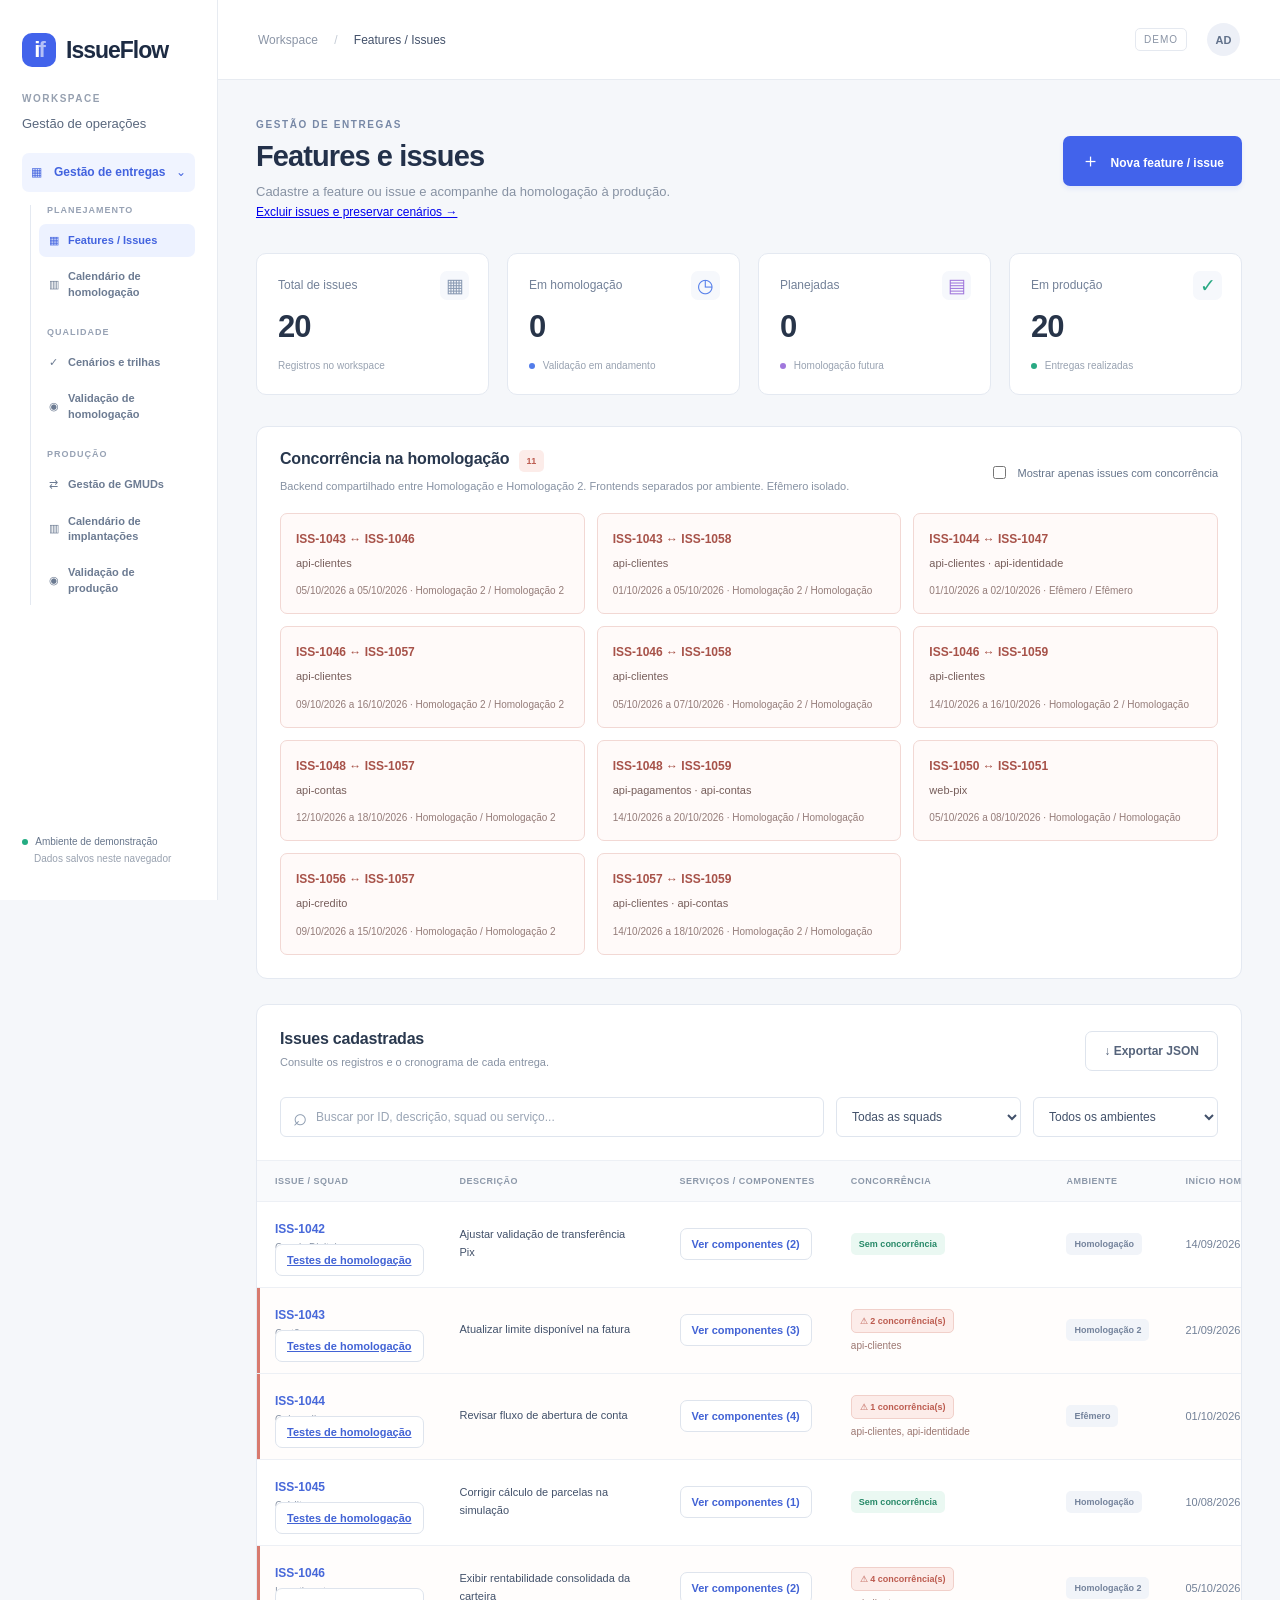
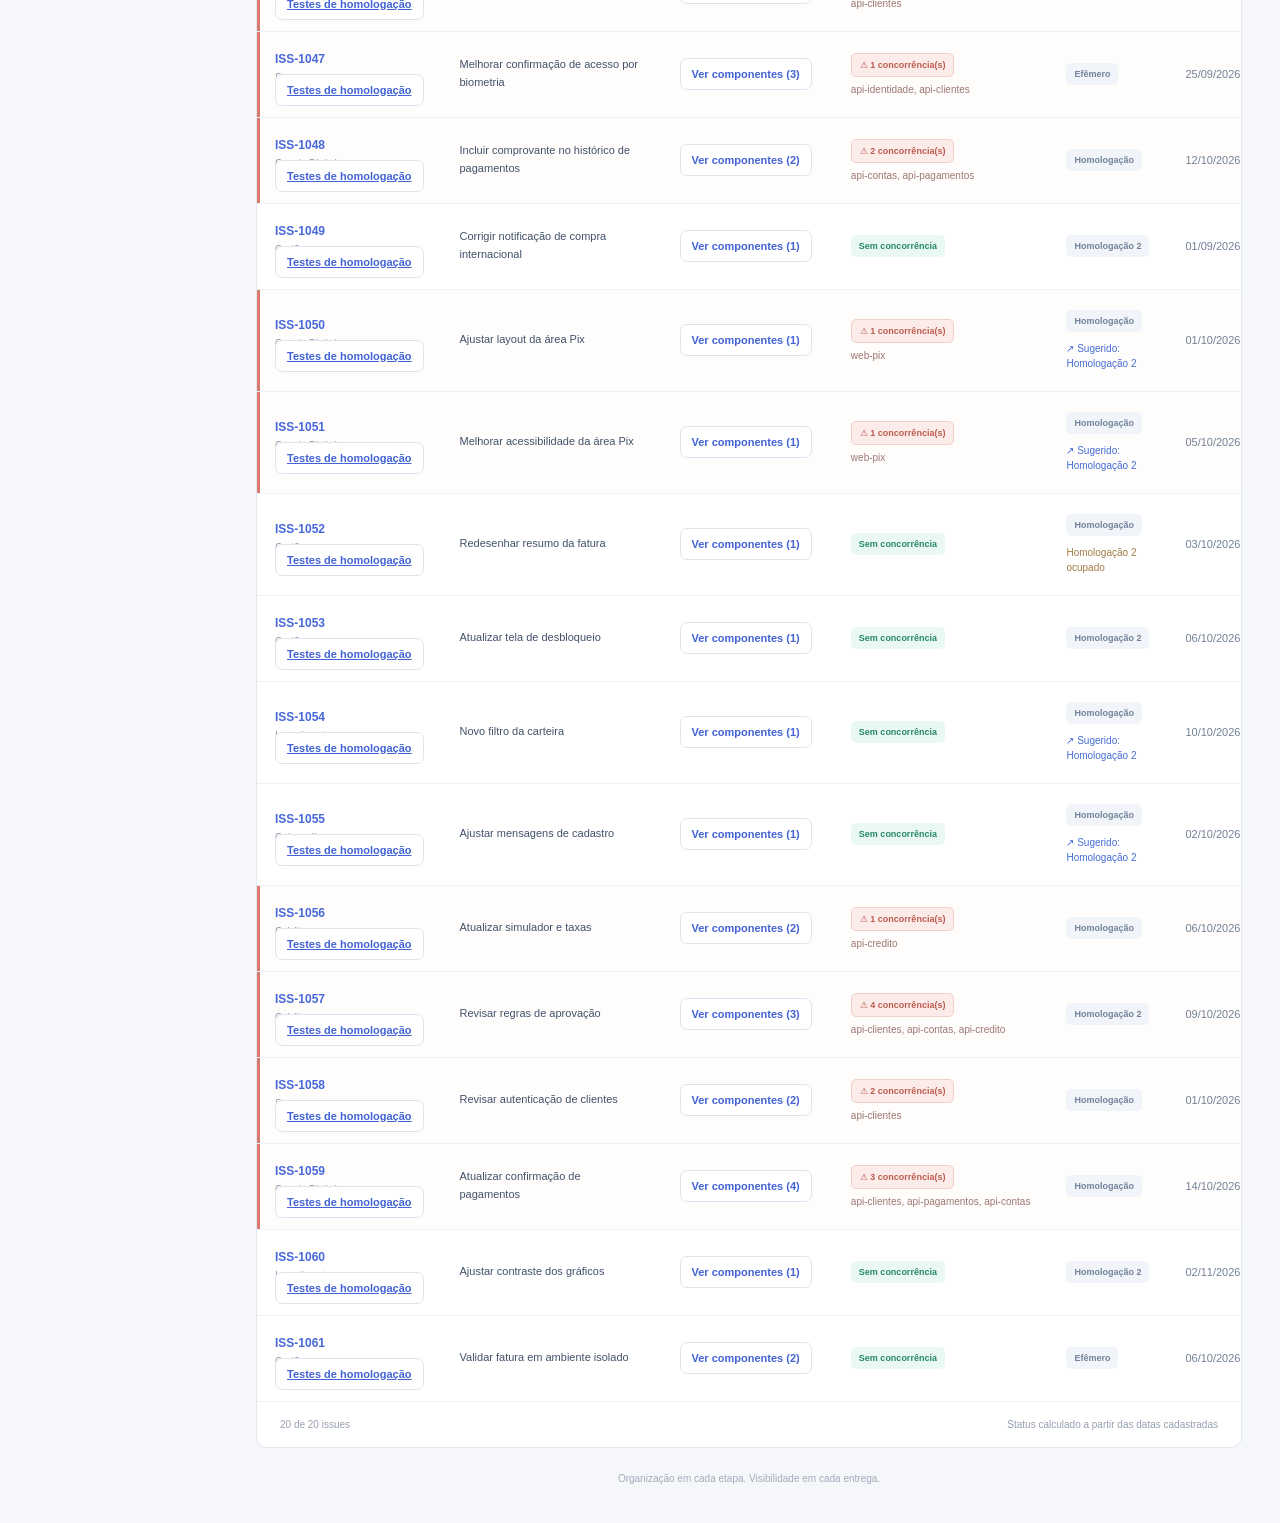
==== commit c6c2bc56: "Organize delivery modules, refine GMUD workflows and prepare MongoDB integration" ====
--- a/index.html
+++ b/index.html
@@ -1,7 +1,279 @@
 <!doctype html>
-<html lang="pt-BR"><head><meta charset="UTF-8"><meta name="viewport" content="width=device-width, initial-scale=1"><title>IssueFlow · Gestão de issues</title><link rel="stylesheet" href="styles.css"><script src="issues-store.js" defer></script><script src="app.js" defer></script></head>
-<body><aside class="sidebar"><a class="brand" href="index.html"><span class="brand-icon">i<span>f</span></span>IssueFlow</a><div class="workspace">WORKSPACE<span>Gestão de entregas</span></div><a class="nav active" href="index.html"><span>▦</span> Issues <span class="nav-dot"></span></a><a class="nav" href="timeline.html"><span>▥</span> Calendário</a><a class="nav" href="changes.html"><span>⇄</span> Changes / RDM</a><a class="nav" href="testes.html"><span>✓</span> Testes</a><a class="nav" href="producao.html"><span>◉</span> Validação de PROD</a><div class="sidebar-note"><span class="live-dot"></span> Ambiente de demonstração<small>Dados salvos neste navegador</small></div></aside>
-<div class="shell"><header><span>Workspace <span class="slash">/</span> <strong>Issues</strong></span><div class="profile"><span class="demo">DEMO</span><span class="avatar">AD</span></div></header><main><div class="page-heading"><div><div class="eyebrow">GESTÃO DE ENTREGAS</div><h1>Cadastro de issues</h1><p>Acompanhe suas issues, da homologação à produção.</p></div><button id="newIssue" class="primary"><span>＋</span> Nova issue</button></div>
-<section class="stats" aria-label="Resumo de issues"><article><span>Total de issues</span><span class="stat-icon">▦</span><strong id="total">0</strong><small>Registros no workspace</small></article><article><span>Em homologação</span><span class="stat-icon blue-text">◷</span><strong id="homologating">0</strong><small><i class="dot blue-bg"></i> Validação em andamento</small></article><article><span>Planejadas</span><span class="stat-icon purple-text">▤</span><strong id="planned">0</strong><small><i class="dot purple-bg"></i> Homologação futura</small></article><article><span>Em produção</span><span class="stat-icon green-text">✓</span><strong id="production">0</strong><small><i class="dot green-bg"></i> Entregas realizadas</small></article></section>
-<section class="concurrency-panel" aria-label="Concorrência de serviços"><div class="concurrency-heading"><div><h2>Concorrência na homologação <span id="conflictCount" class="badge red">0</span></h2><p>Backend compartilhado entre Homologação e Homologação 2. Frontends separados por ambiente. Efêmero isolado.</p></div><label class="conflict-toggle"><input id="conflictFilter" type="checkbox"> Mostrar apenas issues com concorrência</label></div><div id="conflictList" class="conflict-list"></div><p id="conflictEmpty" hidden>Nenhuma concorrência identificada.</p></section><section class="panel"><div class="panel-heading"><div><h2>Issues cadastradas</h2><p>Consulte os registros e o cronograma de cada entrega.</p></div><button id="export" class="secondary">↓ Exportar JSON</button></div><div class="filters"><label class="search"><span>⌕</span><input id="search" type="search" placeholder="Buscar por ID, descrição, squad ou serviço..." aria-label="Buscar issues"></label><select id="squadFilter" aria-label="Filtrar por squad"><option value="">Todas as squads</option></select><select id="environmentFilter" aria-label="Filtrar por ambiente"><option value="">Todos os ambientes</option><option value="homologacao">Homologação</option><option value="efemero">Efêmero</option><option value="homologacao 2">Homologação 2</option></select></div><div class="table-scroll"><table><thead><tr><th>ISSUE / SQUAD</th><th>DESCRIÇÃO</th><th>SERVIÇOS / COMPONENTES</th><th>CONCORRÊNCIA</th><th>AMBIENTE</th><th>INÍCIO HOMOL.</th><th>FIM HOMOL.</th><th>ABERTURA CHANGE/GMUD</th><th>PRODUÇÃO</th><th>CHANGE / RDM</th><th>STATUS</th></tr></thead><tbody id="rows"></tbody></table></div><div id="empty" class="empty" hidden>Nenhuma issue encontrada. Ajuste os filtros ou cadastre uma nova issue.</div><footer class="panel-footer"><span id="count"></span><span>Status calculado a partir das datas cadastradas</span></footer></section><div class="bottom-note">Organização em cada etapa. Visibilidade em cada entrega.</div></main></div>
-<dialog id="componentsDialog" aria-labelledby="componentsTitle"><div class="modal-heading"><div><div class="eyebrow">SERVIÇOS ENVOLVIDOS</div><h2 id="componentsTitle">Componentes da issue</h2></div><button id="closeComponents" type="button" class="icon-button" aria-label="Fechar componentes">×</button></div><p id="componentsSummary" class="modal-intro"></p><div id="componentsAlert" role="status"></div><div id="componentSuggestion" hidden></div><div id="componentDetails"></div><p class="component-rule">Datas sobrepostas incluem início e fim. Backend: compartilhado entre Homologação e Homologação 2. Frontend: concorrência apenas no mesmo ambiente. Efêmero: isolado dos demais ambientes.</p><div class="modal-actions"><button id="dismissComponents" type="button" class="secondary">Fechar</button></div></dialog><dialog id="dialog"><div class="modal-heading"><div><div class="eyebrow">NOVA ENTREGA</div><h2>Cadastrar issue</h2></div><button id="close" type="button" class="icon-button" aria-label="Fechar">×</button></div><p class="modal-intro">Preencha os dados e o cronograma da entrega.</p><form id="form"><div class="form-grid"><label>Squad<input name="squad" required maxlength="80" placeholder="Ex.: Canais Digitais"></label><label>ID da issue<input name="idIssue" required maxlength="40" placeholder="Ex.: ISS-1050"></label><label class="full">Descrição<textarea name="descricao" required maxlength="500" rows="3" placeholder="Descreva o que será entregue"></textarea></label><label class="full">Serviços / componentes<input name="servicos" required maxlength="300" placeholder="Ex.: api-clientes, api-contas"><small class="field-hint">Informe de 1 a 4 componentes separados por vírgula. Frontend: prefixo web-, frontend ou front-. Outros nomes são backend.</small></label><label class="full">Ambiente<select name="ambiente" required><option value="">Selecione o ambiente</option><option value="homologacao">Homologação</option><option value="efemero">Efêmero</option><option value="homologacao 2">Homologação 2</option></select></label><label>Data inicial de homologação<input name="dataInicialHomologacao" type="date" required></label><label>Data final de homologação<input name="dataFinalHomologacao" type="date" required></label><label>Data de abertura de CHANGE/GMUD<input name="dataAberturaChange" type="date" required><small class="field-hint">Sugestão: 3 dias corridos antes da produção.</small></label><label>Data de produção<input name="dataProducao" type="date" required><small class="field-hint">Sugestão: 3 dias úteis depois do fim da homologação (segunda a sexta, sem feriados).</small></label></div><div id="formSuggestion" hidden></div><p id="formError" role="alert"></p><div class="modal-actions"><button id="cancel" type="button" class="secondary">Cancelar</button><button type="submit" class="primary">Cadastrar issue</button></div></form></dialog><div id="toast" role="status" hidden></div></body></html>+<html lang="pt-BR">
+  <head>
+    <meta charset="UTF-8" />
+    <meta name="viewport" content="width=device-width, initial-scale=1" />
+    <title>IssueFlow · Gestão de issues</title>
+    <link rel="stylesheet" href="shared/ui/styles.css" />
+    <script src="modules/features/features-store.js" defer></script>
+    <script src="modules/features/features-page.js" defer></script>
+    <script src="shared/ui/navigation.js" defer></script>
+  </head>
+  <body>
+    <aside class="sidebar">
+      <a class="brand" href="index.html"
+        ><span class="brand-icon">i<span>f</span></span
+        >IssueFlow</a
+      >
+      <div class="workspace">WORKSPACE<span>Gestão de operações</span></div>
+      <nav class="operation-nav" aria-label="Menu principal"></nav>
+      <div class="sidebar-note">
+        <span class="live-dot"></span> Ambiente de demonstração<small
+          >Dados salvos neste navegador</small
+        >
+      </div>
+    </aside>
+    <div class="shell">
+      <header>
+        <span
+          >Workspace <span class="slash">/</span>
+          <strong>Features / Issues</strong></span
+        >
+        <div class="profile">
+          <span class="demo">DEMO</span><span class="avatar">AD</span>
+        </div>
+      </header>
+      <main>
+        <div class="page-heading">
+          <div>
+            <div class="eyebrow">GESTÃO DE ENTREGAS</div>
+            <h1>Features e issues</h1>
+            <p>
+              Cadastre a feature ou issue e acompanhe da homologação à produção.
+            </p>
+          </div>
+          <button id="newIssue" class="primary">
+            <span>＋</span> Nova feature / issue
+          </button>
+        </div>
+        <p style="margin:0 0 18px;font-size:12px"><a href="limpar-fluxo.html">Excluir issues e preservar cenários →</a></p>
+        <section class="stats" aria-label="Resumo de issues">
+          <article>
+            <span>Total de issues</span><span class="stat-icon">▦</span
+            ><strong id="total">0</strong><small>Registros no workspace</small>
+          </article>
+          <article>
+            <span>Em homologação</span><span class="stat-icon blue-text">◷</span
+            ><strong id="homologating">0</strong
+            ><small><i class="dot blue-bg"></i> Validação em andamento</small>
+          </article>
+          <article>
+            <span>Planejadas</span><span class="stat-icon purple-text">▤</span
+            ><strong id="planned">0</strong
+            ><small><i class="dot purple-bg"></i> Homologação futura</small>
+          </article>
+          <article>
+            <span>Em produção</span><span class="stat-icon green-text">✓</span
+            ><strong id="production">0</strong
+            ><small><i class="dot green-bg"></i> Entregas realizadas</small>
+          </article>
+        </section>
+        <section
+          class="concurrency-panel"
+          aria-label="Concorrência de serviços"
+        >
+          <div class="concurrency-heading">
+            <div>
+              <h2>
+                Concorrência na homologação
+                <span id="conflictCount" class="badge red">0</span>
+              </h2>
+              <p>
+                Backend compartilhado entre Homologação e Homologação 2.
+                Frontends separados por ambiente. Efêmero isolado.
+              </p>
+            </div>
+            <label class="conflict-toggle"
+              ><input id="conflictFilter" type="checkbox" /> Mostrar apenas
+              issues com concorrência</label
+            >
+          </div>
+          <div id="conflictList" class="conflict-list"></div>
+          <p id="conflictEmpty" hidden>Nenhuma concorrência identificada.</p>
+        </section>
+        <section class="panel">
+          <div class="panel-heading">
+            <div>
+              <h2>Issues cadastradas</h2>
+              <p>Consulte os registros e o cronograma de cada entrega.</p>
+            </div>
+            <button id="export" class="secondary">↓ Exportar JSON</button>
+          </div>
+          <div class="filters">
+            <label class="search"
+              ><span>⌕</span
+              ><input
+                id="search"
+                type="search"
+                placeholder="Buscar por ID, descrição, squad ou serviço..."
+                aria-label="Buscar issues" /></label
+            ><select id="squadFilter" aria-label="Filtrar por squad">
+              <option value="">Todas as squads</option></select
+            ><select id="environmentFilter" aria-label="Filtrar por ambiente">
+              <option value="">Todos os ambientes</option>
+              <option value="homologacao">Homologação</option>
+              <option value="efemero">Efêmero</option>
+              <option value="homologacao 2">Homologação 2</option>
+            </select>
+          </div>
+          <div class="table-scroll">
+            <table>
+              <thead>
+                <tr>
+                  <th>ISSUE / SQUAD</th>
+                  <th>DESCRIÇÃO</th>
+                  <th>SERVIÇOS / COMPONENTES</th>
+                  <th>CONCORRÊNCIA</th>
+                  <th>AMBIENTE</th>
+                  <th>INÍCIO HOMOL.</th>
+                  <th>FIM HOMOL.</th>
+                  <th>ABERTURA CHANGE/GMUD</th>
+                  <th>PRODUÇÃO</th>
+                  <th>CHANGE / RDM</th>
+                  <th>STATUS</th>
+                </tr>
+              </thead>
+              <tbody id="rows"></tbody>
+            </table>
+          </div>
+          <div id="empty" class="empty" hidden>
+            Nenhuma issue encontrada. Ajuste os filtros ou cadastre uma nova
+            issue.
+          </div>
+          <footer class="panel-footer">
+            <span id="count"></span
+            ><span>Status calculado a partir das datas cadastradas</span>
+          </footer>
+        </section>
+        <div class="bottom-note">
+          Organização em cada etapa. Visibilidade em cada entrega.
+        </div>
+      </main>
+    </div>
+    <dialog id="componentsDialog" aria-labelledby="componentsTitle">
+      <div class="modal-heading">
+        <div>
+          <div class="eyebrow">SERVIÇOS ENVOLVIDOS</div>
+          <h2 id="componentsTitle">Componentes da issue</h2>
+        </div>
+        <button
+          id="closeComponents"
+          type="button"
+          class="icon-button"
+          aria-label="Fechar componentes"
+        >
+          ×
+        </button>
+      </div>
+      <p id="componentsSummary" class="modal-intro"></p>
+      <div id="componentsAlert" role="status"></div>
+      <div id="componentSuggestion" hidden></div>
+      <div id="componentDetails"></div>
+      <p class="component-rule">
+        Datas sobrepostas incluem início e fim. Backend: compartilhado entre
+        Homologação e Homologação 2. Frontend: concorrência apenas no mesmo
+        ambiente. Efêmero: isolado dos demais ambientes.
+      </p>
+      <div class="modal-actions">
+        <button id="dismissComponents" type="button" class="secondary">
+          Fechar
+        </button>
+      </div>
+    </dialog>
+    <dialog id="dialog">
+      <div class="modal-heading">
+        <div>
+          <div class="eyebrow">NOVA ENTREGA</div>
+          <h2>Cadastrar feature / issue</h2>
+        </div>
+        <button
+          id="close"
+          type="button"
+          class="icon-button"
+          aria-label="Fechar"
+        >
+          ×
+        </button>
+      </div>
+      <p class="modal-intro">Preencha os dados e o cronograma da entrega.</p>
+      <form id="form">
+        <div class="form-grid">
+          <label
+            >Squad<input
+              name="squad"
+              required
+              maxlength="80"
+              placeholder="Ex.: Canais Digitais" /></label
+          ><label
+            >ID da issue<input
+              name="idIssue"
+              required
+              maxlength="40"
+              placeholder="Ex.: ISS-1050" /></label
+          ><label class="full"
+            >Descrição<textarea
+              name="descricao"
+              required
+              maxlength="500"
+              rows="3"
+              placeholder="Descreva o que será entregue"
+            ></textarea></label
+          ><label class="full"
+            >Serviços / componentes<input
+              name="servicos"
+              required
+              maxlength="300"
+              placeholder="Ex.: api-clientes, api-contas"
+            /><small class="field-hint"
+              >Informe de 1 a 4 componentes separados por vírgula. Frontend:
+              prefixo web-, frontend ou front-. Outros nomes são backend.</small
+            ></label
+          ><label class="full"
+            >Ambiente<select name="ambiente" required>
+              <option value="">Selecione o ambiente</option>
+              <option value="homologacao">Homologação</option>
+              <option value="efemero">Efêmero</option>
+              <option value="homologacao 2">Homologação 2</option>
+            </select></label
+          ><label
+            >Data inicial de homologação<input
+              name="dataInicialHomologacao"
+              type="date"
+              required /></label
+          ><label
+            >Data final de homologação<input
+              name="dataFinalHomologacao"
+              type="date"
+              required /></label
+          ><label
+            >Data de abertura de CHANGE/GMUD<input
+              name="dataAberturaChange"
+              type="date"
+              required
+            /><small class="field-hint"
+              >Sugestão: 3 dias corridos antes da produção.</small
+            ></label
+          ><label
+            >Data de produção<input
+              name="dataProducao"
+              type="date"
+              required
+            /><small class="field-hint"
+              >Sugestão: 3 dias úteis depois do fim da homologação (segunda a
+              sexta, sem feriados).</small
+            ></label
+          >
+        </div>
+        <div id="formSuggestion" hidden></div>
+        <p id="formError" role="alert"></p>
+        <div class="modal-actions">
+          <button id="cancel" type="button" class="secondary">Cancelar</button
+          ><button type="submit" class="primary">
+            Cadastrar feature / issue
+          </button>
+        </div>
+      </form>
+    </dialog>
+    <div id="toast" role="status" hidden></div>
+  </body>
+</html>
--- a/shared/ui/styles.css
+++ b/shared/ui/styles.css
@@ -0,0 +1,2815 @@
+* {
+  box-sizing: border-box;
+}
+:root {
+  font-family:
+    Inter,
+    -apple-system,
+    BlinkMacSystemFont,
+    "Segoe UI",
+    sans-serif;
+  color: #273449;
+  background: #f5f7fa;
+  font-synthesis: none;
+}
+body {
+  margin: 0;
+}
+button,
+input,
+select,
+textarea {
+  font: inherit;
+}
+button {
+  cursor: pointer;
+  transition: background 0.15s;
+}
+button:hover {
+  filter: brightness(0.96);
+}
+button:focus-visible,
+a:focus-visible,
+input:focus-visible,
+select:focus-visible,
+textarea:focus-visible {
+  outline: 3px solid #b6ccff;
+  outline-offset: 2px;
+}
+.sidebar {
+  position: fixed;
+  inset: 0 auto 0 0;
+  width: 218px;
+  background: #fff;
+  border-right: 1px solid #e7ebf1;
+  padding: 33px 22px;
+  display: flex;
+  flex-direction: column;
+}
+.brand {
+  display: flex;
+  align-items: center;
+  gap: 10px;
+  font-size: 23px;
+  font-weight: 750;
+  text-decoration: none;
+  color: #1d2b43;
+  letter-spacing: -1px;
+}
+.brand-icon {
+  background: #4263eb;
+  color: white;
+  width: 34px;
+  height: 34px;
+  border-radius: 10px;
+  display: flex;
+  align-items: center;
+  justify-content: center;
+  font-size: 22px;
+  letter-spacing: -2px;
+}
+.brand-icon span {
+  opacity: 0.6;
+}
+.workspace {
+  margin-top: 48px;
+  font-size: 10px;
+  letter-spacing: 1.5px;
+  color: #96a0b0;
+  font-weight: 700;
+}
+.workspace > span {
+  display: block;
+  letter-spacing: 0;
+  font-size: 13px;
+  color: #59677d;
+  margin-top: 12px;
+  font-weight: 500;
+}
+.nav {
+  margin-top: 25px;
+  border-radius: 7px;
+  padding: 13px;
+  display: flex;
+  gap: 12px;
+  align-items: center;
+  font-size: 14px;
+  font-weight: 650;
+}
+.active {
+  background: #edf2ff;
+  color: #4263df;
+}
+.nav-dot {
+  margin-left: auto;
+  width: 6px;
+  height: 6px;
+  border-radius: 50%;
+  background: #4263eb;
+}
+.sidebar-note {
+  margin-top: auto;
+  font-size: 10px;
+  color: #66758b;
+  line-height: 1.7;
+}
+.sidebar-note small {
+  display: block;
+  padding-left: 12px;
+  font-size: 10px;
+  color: #98a1af;
+}
+.live-dot,
+.dot {
+  display: inline-block;
+  width: 6px;
+  height: 6px;
+  border-radius: 50%;
+  background: #24ac82;
+  margin-right: 5px;
+}
+.shell {
+  margin-left: 218px;
+}
+header {
+  height: 80px;
+  border-bottom: 1px solid #e7ebf1;
+  background: #fff;
+  display: flex;
+  align-items: center;
+  justify-content: space-between;
+  padding: 0 40px;
+  font-size: 12px;
+  color: #8b95a6;
+}
+header strong {
+  color: #43516a;
+  font-weight: 500;
+}
+.slash {
+  margin: 0 13px;
+  color: #c4cbd5;
+}
+.profile {
+  display: flex;
+  gap: 20px;
+  align-items: center;
+}
+.demo {
+  font-size: 10px;
+  letter-spacing: 1px;
+  border: 1px solid #e5e9f0;
+  padding: 5px 8px;
+  border-radius: 5px;
+}
+.avatar {
+  display: grid;
+  place-items: center;
+  width: 33px;
+  height: 33px;
+  background: #edf0f7;
+  color: #61718a;
+  border-radius: 50%;
+  font-size: 11px;
+  font-weight: 650;
+}
+main {
+  padding: 39px 38px;
+  max-width: 1700px;
+  margin: auto;
+}
+.page-heading {
+  display: flex;
+  align-items: center;
+  justify-content: space-between;
+  gap: 20px;
+}
+.eyebrow {
+  font-size: 10px;
+  font-weight: 750;
+  letter-spacing: 1.6px;
+  color: #7788a6;
+}
+h1 {
+  font-size: 29px;
+  letter-spacing: -0.9px;
+  margin: 10px 0 9px;
+  color: #23314a;
+}
+p {
+  color: #8792a3;
+  font-size: 13px;
+  margin: 0;
+  line-height: 1.6;
+}
+.primary,
+.secondary {
+  border: 0;
+  border-radius: 7px;
+  padding: 12px 18px;
+  font-size: 12px;
+  font-weight: 600;
+  white-space: nowrap;
+}
+.primary {
+  background: #4263eb;
+  color: white;
+  box-shadow: 0 3px 5px #4263eb18;
+}
+.primary span {
+  font-size: 19px;
+  margin-right: 7px;
+}
+.secondary {
+  background: #fff;
+  border: 1px solid #dee4ed;
+  color: #56647b;
+}
+.stats {
+  display: grid;
+  grid-template-columns: repeat(4, 1fr);
+  gap: 18px;
+  margin: 31px 0;
+}
+.stats article {
+  background: white;
+  border: 1px solid #e4e9f1;
+  border-radius: 10px;
+  padding: 21px;
+  position: relative;
+}
+.stats article > span:first-child {
+  font-size: 12px;
+  color: #738198;
+  font-weight: 500;
+}
+.stats strong {
+  display: block;
+  font-size: 31px;
+  margin: 16px 0 10px;
+  font-weight: 650;
+  letter-spacing: -1px;
+}
+.stats small {
+  font-size: 10px;
+  color: #98a2b1;
+}
+.stat-icon {
+  position: absolute;
+  right: 19px;
+  top: 17px;
+  width: 29px;
+  height: 29px;
+  display: grid;
+  place-items: center;
+  background: #f6f8fc;
+  border-radius: 7px;
+  font-size: 19px;
+  color: #899ab3;
+}
+.blue-text {
+  color: #537dea;
+}
+.purple-text {
+  color: #a077dc;
+}
+.green-text {
+  color: #29a983;
+}
+.blue-bg {
+  background: #537dea;
+}
+.purple-bg {
+  background: #a077dc;
+}
+.green-bg {
+  background: #29a983;
+}
+.panel {
+  border: 1px solid #e4e9f1;
+  background: white;
+  border-radius: 11px;
+  overflow: hidden;
+}
+.panel-heading {
+  display: flex;
+  align-items: center;
+  justify-content: space-between;
+  gap: 15px;
+  padding: 25px 23px;
+}
+h2 {
+  font-size: 16px;
+  margin: 0 0 6px;
+  font-weight: 650;
+  color: #29384e;
+  letter-spacing: -0.2px;
+}
+.panel-heading p {
+  font-size: 11px;
+}
+.filters {
+  display: flex;
+  gap: 12px;
+  padding: 0 23px 23px;
+}
+.search {
+  display: flex;
+  align-items: center;
+  flex: 1;
+  min-width: 180px;
+  border: 1px solid #dfe5ee;
+  border-radius: 6px;
+  padding: 0 12px;
+  gap: 9px;
+}
+.search span {
+  font-size: 24px;
+  color: #8e9db1;
+}
+.search input {
+  border: 0;
+  width: 100%;
+  padding: 11px 0;
+  background: transparent;
+  outline: none !important;
+}
+input,
+select,
+textarea {
+  font-size: 12px;
+  color: #42516a;
+  border: 1px solid #dfe5ee;
+  border-radius: 6px;
+  padding: 11px;
+  background: #fff;
+}
+input::placeholder,
+textarea::placeholder {
+  color: #9aa5b5;
+}
+.filters select {
+  width: 185px;
+}
+.table-scroll {
+  overflow: auto;
+}
+table {
+  border-collapse: collapse;
+  width: 100%;
+  white-space: nowrap;
+  text-align: left;
+}
+th {
+  background: #f9fafc;
+  color: #8c98a9;
+  font-size: 9px;
+  font-weight: 650;
+  letter-spacing: 0.5px;
+  padding: 15px 18px;
+  border-top: 1px solid #edf0f5;
+  border-bottom: 1px solid #edf0f5;
+}
+td {
+  padding: 20px 18px;
+  font-size: 11px;
+  border-bottom: 1px solid #edf0f5;
+  color: #728097;
+}
+tbody tr:hover {
+  background: #fcfdff;
+}
+.issue-id {
+  font-weight: 650;
+  color: #4768d9;
+  font-size: 12px;
+}
+.issue-id small {
+  display: block;
+  color: #8b96a7;
+  font-size: 10px;
+  font-weight: 400;
+  margin-top: 6px;
+}
+.description {
+  white-space: normal;
+  min-width: 220px;
+  max-width: 300px;
+  color: #42516a;
+  line-height: 1.6;
+}
+.badge {
+  display: inline-block;
+  padding: 6px 8px;
+  border-radius: 5px;
+  font-size: 9px;
+  font-weight: 550;
+}
+.env {
+  background: #f1f4f9;
+  color: #73829b;
+}
+.blue {
+  background: #edf3ff;
+  color: #5078d7;
+}
+.green {
+  background: #eaf8f2;
+  color: #278968;
+}
+.gray {
+  background: #f1effb;
+  color: #8a70c3;
+}
+.orange {
+  background: #fff5e7;
+  color: #b1873a;
+}
+.panel-footer {
+  display: flex;
+  justify-content: space-between;
+  gap: 20px;
+  padding: 17px 23px;
+  font-size: 10px;
+  color: #96a0ae;
+}
+.bottom-note {
+  text-align: center;
+  color: #a1abba;
+  font-size: 10px;
+  margin-top: 25px;
+}
+.empty {
+  text-align: center;
+  padding: 40px;
+  color: #8792a3;
+  font-size: 13px;
+}
+dialog {
+  border: 1px solid #e4e9f1;
+  border-radius: 13px;
+  padding: 28px;
+  width: min(600px, calc(100vw - 30px));
+  box-shadow: 0 25px 90px #19264430;
+}
+dialog::backdrop {
+  background: #1a274766;
+  backdrop-filter: blur(3px);
+}
+.modal-heading {
+  display: flex;
+  justify-content: space-between;
+  align-items: center;
+}
+.modal-heading h2 {
+  font-size: 23px;
+  margin-top: 8px;
+}
+.icon-button {
+  border: 0;
+  background: #f3f5f9;
+  border-radius: 6px;
+  width: 30px;
+  height: 30px;
+  font-size: 23px;
+  color: #748096;
+}
+.modal-intro {
+  margin: 8px 0 24px;
+}
+.form-grid {
+  display: grid;
+  grid-template-columns: 1fr 1fr;
+  gap: 18px;
+}
+.form-grid label {
+  display: flex;
+  flex-direction: column;
+  gap: 8px;
+  font-size: 11px;
+  font-weight: 600;
+  color: #5c6c83;
+}
+.full {
+  grid-column: 1/-1;
+}
+textarea {
+  resize: vertical;
+}
+.modal-actions {
+  display: flex;
+  justify-content: flex-end;
+  gap: 10px;
+  border-top: 1px solid #e8ecf2;
+  padding-top: 19px;
+  margin-top: 18px;
+}
+#formError {
+  color: #c54646;
+  margin-top: 13px;
+  font-size: 12px;
+}
+#toast {
+  position: fixed;
+  bottom: 25px;
+  right: 25px;
+  max-width: calc(100vw - 50px);
+  background: #23314a;
+  color: white;
+  padding: 15px 22px;
+  border-radius: 8px;
+  font-size: 12px;
+  box-shadow: 0 5px 25px #15284730;
+  z-index: 10;
+}
+[hidden] {
+  display: none !important;
+}
+@media (min-width: 1500px) {
+  td {
+    padding: 22px 24px;
+  }
+  th {
+    padding: 15px 24px;
+  }
+}
+@media (max-width: 1100px) {
+  .sidebar {
+    width: 180px;
+    padding: 30px 18px;
+  }
+  .shell {
+    margin-left: 180px;
+  }
+  main {
+    padding: 30px 23px;
+  }
+  .filters {
+    flex-wrap: wrap;
+  }
+  .search {
+    flex-basis: 100%;
+  }
+  .filters select {
+    flex: 1;
+  }
+  .stats {
+    gap: 10px;
+  }
+  .stats article {
+    padding: 16px;
+  }
+  .stat-icon {
+    display: none;
+  }
+  .stats small {
+    font-size: 9px;
+  }
+}
+@media (max-width: 700px) {
+  .sidebar {
+    position: static;
+    width: 100%;
+    height: 65px;
+    padding: 15px 20px;
+    border-bottom: 1px solid #e7ebf1;
+  }
+  .brand {
+    font-size: 20px;
+  }
+  .brand-icon {
+    width: 30px;
+    height: 30px;
+  }
+  .workspace,
+  .nav,
+  .sidebar-note {
+    display: none;
+  }
+  .shell {
+    margin-left: 0;
+  }
+  header {
+    height: 54px;
+    padding: 0 20px;
+  }
+  main {
+    padding: 25px 16px;
+  }
+  .page-heading {
+    align-items: flex-start;
+  }
+  h1 {
+    font-size: 23px;
+  }
+  .page-heading p {
+    font-size: 12px;
+  }
+  .page-heading .primary {
+    padding: 11px;
+    font-size: 11px;
+    margin-top: 21px;
+  }
+  .stats {
+    grid-template-columns: 1fr 1fr;
+    margin: 25px 0;
+  }
+  .panel-heading {
+    padding: 20px 15px;
+  }
+  .panel-heading p {
+    max-width: 180px;
+  }
+  .secondary {
+    padding: 10px;
+    font-size: 11px;
+  }
+  .filters {
+    padding: 0 15px 18px;
+    gap: 8px;
+  }
+  .filters select {
+    width: 140px;
+    font-size: 11px;
+  }
+  .panel-footer {
+    padding: 15px;
+    flex-direction: column;
+    gap: 7px;
+  }
+  .form-grid {
+    grid-template-columns: 1fr;
+  }
+  .full {
+    grid-column: auto;
+  }
+  dialog {
+    padding: 22px;
+  }
+  .bottom-note {
+    line-height: 1.5;
+  }
+}
+
+.concurrency-panel {
+  background: #fff;
+  border: 1px solid #e4e9f1;
+  border-radius: 11px;
+  padding: 23px;
+  margin-bottom: 25px;
+}
+.concurrency-heading {
+  display: flex;
+  justify-content: space-between;
+  align-items: center;
+  gap: 20px;
+}
+.concurrency-heading p {
+  font-size: 11px;
+}
+.concurrency-heading h2 .badge {
+  margin-left: 5px;
+}
+.conflict-toggle {
+  display: flex;
+  align-items: center;
+  gap: 8px;
+  font-size: 11px;
+  color: #66758b;
+}
+.conflict-toggle input {
+  accent-color: #4263eb;
+}
+.conflict-list {
+  display: grid;
+  grid-template-columns: repeat(auto-fit, minmax(240px, 1fr));
+  gap: 12px;
+  margin-top: 17px;
+}
+.conflict-card {
+  padding: 15px;
+  border: 1px solid #f2d8d4;
+  background: #fffaf9;
+  border-radius: 7px;
+}
+.conflict-card strong {
+  font-size: 12px;
+  color: #a75249;
+}
+.conflict-card p {
+  font-size: 11px;
+  color: #775e5b;
+  margin: 8px 0;
+  overflow-wrap: anywhere;
+}
+.conflict-card small {
+  font-size: 10px;
+  color: #947c79;
+}
+.red {
+  background: #fcece9;
+  color: #bc5b4f;
+}
+.services-cell {
+  min-width: 170px;
+  max-width: 240px;
+  white-space: normal;
+}
+.service {
+  margin: 2px;
+  background: #eef2fa;
+  color: #5e7294;
+  overflow-wrap: anywhere;
+  max-width: 210px;
+}
+.conflict-ids {
+  display: block;
+  font-size: 10px;
+  color: #9c7771;
+  margin-top: 7px;
+}
+.field-hint {
+  font-weight: 400;
+  color: #8b96a7;
+  font-size: 10px;
+  line-height: 1.5;
+}
+@media (max-width: 700px) {
+  .concurrency-heading {
+    align-items: flex-start;
+    flex-direction: column;
+  }
+  .concurrency-panel {
+    padding: 18px;
+  }
+  .conflict-list {
+    grid-template-columns: 1fr;
+  }
+}
+
+.component-button {
+  font-size: 11px;
+  padding: 9px 11px;
+  color: #4263d5;
+}
+.has-conflict td:first-child {
+  box-shadow: inset 3px 0 #d87a6e;
+}
+.has-conflict {
+  background: #fffdfc;
+}
+button.badge {
+  border: 1px solid #f1d0ca;
+  cursor: pointer;
+}
+button.badge:hover {
+  background: #f8ddd7;
+}
+.component-alert {
+  font-size: 12px;
+  line-height: 1.6;
+  border-radius: 7px;
+  padding: 13px 15px;
+  margin-bottom: 17px;
+}
+.component-alert.warning {
+  background: #fff2ed;
+  color: #ad5343;
+  border: 1px solid #f2d8cb;
+}
+.component-alert.clear {
+  background: #edf8f2;
+  color: #278968;
+}
+.component-detail {
+  border: 1px solid #e4e9f1;
+  border-radius: 8px;
+  padding: 15px;
+  margin-bottom: 12px;
+}
+.component-detail.shared {
+  border-color: #f0d4cd;
+  background: #fffaf8;
+}
+.component-detail-heading {
+  display: flex;
+  justify-content: space-between;
+  align-items: center;
+  gap: 12px;
+}
+.component-detail strong {
+  font-size: 13px;
+  overflow-wrap: anywhere;
+}
+.component-detail p {
+  font-size: 12px;
+  color: #6e7787;
+  margin-top: 13px;
+}
+.component-detail small {
+  display: block;
+  font-size: 11px;
+  color: #ad6a5e;
+  margin-top: 4px;
+}
+.component-rule {
+  font-size: 11px;
+  margin-top: 15px;
+}
+#componentsDialog {
+  max-height: 85vh;
+  overflow: auto;
+}
+
+.environment-hint {
+  display: block;
+  border: 0;
+  background: transparent;
+  text-align: left;
+  white-space: normal;
+  max-width: 175px;
+  margin-top: 9px;
+  padding: 0;
+  line-height: 1.5;
+  font-size: 10px;
+  color: #456cd5;
+}
+.environment-hint.unavailable {
+  color: #a27c46;
+}
+.suggestion-box {
+  padding: 15px;
+  border: 1px solid #cddff7;
+  background: #f1f6ff;
+  border-radius: 8px;
+  margin: 16px 0;
+}
+.suggestion-box p {
+  color: #496995;
+  font-size: 12px;
+}
+.suggestion-box button {
+  margin-top: 10px;
+}
+.suggestion-box.blocked {
+  background: #fff8ed;
+  border-color: #f2dfba;
+}
+.suggestion-box.blocked p {
+  color: #9b763b;
+}
+
+a.nav {
+  text-decoration: none;
+  color: #6c7b92;
+}
+a.nav.active {
+  color: #4263df;
+}
+.sidebar .nav + .nav {
+  margin-top: 8px;
+}
+@media (max-width: 700px) {
+  .sidebar {
+    height: auto;
+  }
+  .sidebar .nav {
+    display: inline-flex;
+    margin: 10px 10px 0 0;
+    padding: 8px;
+    font-size: 12px;
+  }
+}
+
+/* Changes / RDM */
+.suggestion-list {
+  display: grid;
+  grid-template-columns: repeat(auto-fill, minmax(290px, 1fr));
+  gap: 14px;
+  margin-top: 17px;
+}
+.change-suggestion {
+  border: 1px solid #e4e9f1;
+  border-radius: 9px;
+  padding: 17px;
+  display: flex;
+  flex-direction: column;
+  gap: 11px;
+  background: #fdfdff;
+}
+.change-suggestion.has-warning {
+  border-color: #f0d8cd;
+  background: #fffbf8;
+}
+.change-suggestion-head {
+  display: flex;
+  align-items: center;
+  justify-content: space-between;
+  gap: 10px;
+}
+.change-suggestion-head strong {
+  font-size: 14px;
+  color: #2a3850;
+}
+.change-suggestion-meta {
+  font-size: 10px;
+  color: #8b96a7;
+  line-height: 1.6;
+}
+.change-issue-list {
+  list-style: none;
+  margin: 0;
+  padding: 0;
+  display: flex;
+  flex-direction: column;
+  gap: 7px;
+  max-height: 150px;
+  overflow: auto;
+}
+.change-issue-list li {
+  font-size: 11px;
+  color: #5d6b82;
+  line-height: 1.5;
+  display: flex;
+  gap: 6px;
+  align-items: baseline;
+  flex-wrap: wrap;
+}
+.change-issue-list strong {
+  color: #4768d9;
+  font-weight: 650;
+}
+.change-issue-list .badge {
+  padding: 2px 6px;
+}
+.change-suggestion-warning {
+  font-size: 10px;
+  color: #ab5343;
+  line-height: 1.5;
+}
+.change-suggestion .primary {
+  margin-top: auto;
+  text-align: center;
+}
+.change-rdm strong {
+  font-weight: 650;
+  color: #3a4a64;
+  font-size: 12px;
+}
+.change-rdm small,
+td small {
+  display: block;
+  color: #8b96a7;
+  font-size: 10px;
+  font-weight: 400;
+  margin-top: 5px;
+}
+.change-issues-cell {
+  min-width: 150px;
+  white-space: normal;
+}
+.change-issue-ids {
+  margin-top: 7px;
+  overflow-wrap: anywhere;
+}
+td .badge + .badge {
+  margin-left: 6px;
+}
+td > div + div {
+  margin-top: 5px;
+}
+.secondary.danger {
+  color: #bc5b4f;
+  border-color: #f1d0ca;
+}
+.secondary.danger:hover {
+  background: #faeae7;
+}
+td:last-child .secondary + .secondary {
+  margin-left: 7px;
+}
+.auto-summary {
+  display: grid;
+  grid-template-columns: repeat(auto-fit, minmax(150px, 1fr));
+  gap: 13px;
+  background: #f6f9ff;
+  border: 1px solid #dde8fb;
+  border-radius: 9px;
+  padding: 16px;
+  margin-bottom: 17px;
+}
+.auto-summary div {
+  display: flex;
+  flex-direction: column;
+  gap: 5px;
+}
+.auto-summary small {
+  font-size: 10px;
+  color: #7f8ba0;
+  font-weight: 600;
+}
+.auto-summary strong {
+  font-size: 12px;
+  color: #2e3c55;
+  overflow-wrap: anywhere;
+}
+.auto-summary-warning {
+  grid-column: 1/-1;
+  font-size: 11px;
+  color: #ab5343;
+  margin: 0;
+}
+.issue-picker {
+  border: 1px solid #e8ecf2;
+  border-radius: 9px;
+  padding: 13px;
+  margin-bottom: 19px;
+  max-height: 210px;
+  overflow: auto;
+}
+.picker-caption {
+  font-size: 10px;
+  font-weight: 700;
+  letter-spacing: 0.5px;
+  color: #8c98a9;
+  margin-bottom: 10px;
+  text-transform: uppercase;
+}
+.issue-check {
+  display: flex;
+  gap: 11px;
+  align-items: flex-start;
+  padding: 10px;
+  border-radius: 7px;
+  cursor: pointer;
+}
+.issue-check:hover {
+  background: #f7f9fc;
+}
+.issue-check.on {
+  background: #f1f6ff;
+}
+.issue-check input {
+  margin-top: 3px;
+  accent-color: #4263eb;
+}
+.issue-check-info {
+  display: flex;
+  flex-direction: column;
+  gap: 3px;
+}
+.issue-check-info strong {
+  font-size: 12px;
+  color: #4768d9;
+}
+.issue-check-info span {
+  font-size: 11px;
+  color: #51607a;
+}
+.issue-check-info small {
+  font-size: 10px;
+  color: #95a0b0;
+}
+.issue-check-info .badge {
+  align-self: flex-start;
+  margin-top: 3px;
+}
+.readonly-field {
+  border: 1px solid #e8ecf2;
+  border-radius: 6px;
+  padding: 11px;
+  background: #f6f8fc;
+  color: #51607a;
+  font-size: 12px;
+  display: block;
+}
+.picker-search {
+  margin: 4px 0 12px;
+}
+.picker-search input {
+  padding: 10px 0;
+}
+#changeDialog,
+#detailDialog,
+#freezeDialog {
+  max-height: 88vh;
+  overflow: auto;
+}
+@media (max-width: 700px) {
+  .suggestion-list {
+    grid-template-columns: 1fr;
+  }
+  .auto-summary {
+    grid-template-columns: 1fr 1fr;
+  }
+}
+
+/* Agenda: toggle de período e ações */
+.view-toggle {
+  display: flex;
+  gap: 4px;
+  background: #f1f4f9;
+  border: 1px solid #e4e9f1;
+  border-radius: 8px;
+  padding: 3px;
+}
+.view-toggle button {
+  border: 0;
+  background: transparent;
+  border-radius: 6px;
+  padding: 8px 13px;
+  font-size: 11px;
+  font-weight: 600;
+  color: #6b7a92;
+}
+.view-toggle button.active {
+  background: #fff;
+  color: #4263df;
+  box-shadow: 0 1px 3px #1c2b4914;
+}
+.agenda-actions {
+  white-space: nowrap;
+}
+.secondary.small.ck-pending {
+  color: #b1873a;
+  border-color: #eccf9a;
+  background: #fffdf7;
+}
+.secondary.small.ck-pending:hover {
+  background: #fdf5e6;
+}
+.primary.small,
+.secondary.small {
+  padding: 7px 11px;
+  font-size: 10px;
+}
+.primary.small span {
+  font-size: 12px;
+  margin: 0;
+}
+.agenda-actions .small + .small {
+  margin-left: 6px;
+}
+.reprog-note {
+  display: block;
+  color: #b1873a !important;
+  font-size: 9px !important;
+  margin-top: 5px !important;
+}
+
+/* Calendário de freeze */
+.freeze-list {
+  display: grid;
+  grid-template-columns: repeat(auto-fill, minmax(270px, 1fr));
+  gap: 14px;
+  padding: 0 23px 23px;
+}
+.freeze-card {
+  border: 1px solid #e4e9f1;
+  border-radius: 9px;
+  padding: 16px;
+  display: flex;
+  flex-direction: column;
+  gap: 9px;
+  background: #fdfdff;
+}
+.freeze-head {
+  display: flex;
+  align-items: center;
+  justify-content: space-between;
+  gap: 10px;
+}
+.freeze-head strong {
+  font-size: 13px;
+  color: #2a3850;
+}
+.freeze-period {
+  font-size: 12px;
+  color: #51607a;
+  font-weight: 600;
+}
+.freeze-terms {
+  font-size: 11px;
+  color: #8a5a2e;
+}
+.freeze-desc {
+  font-size: 11px;
+  color: #8b96a7;
+  line-height: 1.5;
+}
+.freeze-impact {
+  font-size: 10px;
+  color: #6b7a92;
+  margin-top: 2px;
+}
+.freeze-actions {
+  display: flex;
+  gap: 7px;
+  margin-top: auto;
+}
+.freeze-actions button {
+  padding: 8px 12px;
+  font-size: 11px;
+}
+
+/* Modal de detalhe: freeze, ações, histórico */
+.detail-freeze {
+  background: #fcefec;
+  border: 1px solid #f0cfc8;
+  border-radius: 9px;
+  padding: 13px 15px;
+  margin-bottom: 16px;
+}
+.detail-freeze p {
+  color: #a8493c;
+  font-size: 12px;
+  line-height: 1.6;
+}
+.detail-freeze p + p {
+  margin-top: 8px;
+}
+.detail-section-title {
+  font-size: 11px;
+  font-weight: 700;
+  letter-spacing: 0.5px;
+  color: #8c98a9;
+  text-transform: uppercase;
+  margin: 20px 0 12px;
+}
+.detail-wide {
+  grid-column: 1/-1;
+}
+.detail-wide p {
+  font-size: 12px;
+  color: #51607a;
+  line-height: 1.6;
+  margin-top: 3px;
+}
+.detail-motivo {
+  grid-column: 1/-1;
+  white-space: pre-wrap;
+  font: inherit;
+  font-size: 11px;
+  color: #51607a;
+  background: #f6f8fc;
+  border: 1px solid #e8ecf2;
+  border-radius: 7px;
+  padding: 11px;
+  margin: 3px 0 0;
+  line-height: 1.6;
+  overflow-x: auto;
+}
+.detail-actions {
+  display: flex;
+  flex-direction: column;
+  gap: 13px;
+}
+.action-buttons {
+  display: flex;
+  flex-wrap: wrap;
+  gap: 8px;
+}
+.action-buttons button {
+  padding: 9px 13px;
+  font-size: 11px;
+}
+.action-slot:empty {
+  display: none;
+}
+.action-form {
+  border: 1px solid #dde8fb;
+  background: #f6f9ff;
+  border-radius: 9px;
+  padding: 15px;
+  display: grid;
+  grid-template-columns: 1fr 1fr;
+  gap: 13px;
+}
+.action-form label {
+  display: flex;
+  flex-direction: column;
+  gap: 7px;
+  font-size: 11px;
+  font-weight: 600;
+  color: #5c6c83;
+}
+.action-form label:has(textarea),
+.action-form .primary,
+.action-form .action-error {
+  grid-column: 1/-1;
+}
+.action-form .primary {
+  justify-self: start;
+}
+.action-error {
+  color: #c54646;
+  font-size: 11px;
+  margin: 0;
+}
+
+/* Timeline de histórico */
+.history-list {
+  display: flex;
+  flex-direction: column;
+  gap: 11px;
+}
+.history-item {
+  border-left: 2px solid #e4e9f1;
+  padding: 0 0 4px 14px;
+  position: relative;
+}
+.history-item::before {
+  content: "";
+  position: absolute;
+  left: -5px;
+  top: 4px;
+  width: 8px;
+  height: 8px;
+  border-radius: 50%;
+  background: #c4cdda;
+}
+.history-head {
+  display: flex;
+  align-items: center;
+  gap: 10px;
+  margin-bottom: 5px;
+}
+.history-head small {
+  color: #9aa5b5;
+  font-size: 10px;
+}
+.history-item p {
+  font-size: 11px;
+  color: #5d6b82;
+  line-height: 1.5;
+  margin-top: 3px;
+}
+.history-note {
+  color: #78859a;
+  font-style: italic;
+}
+.muted-note {
+  font-size: 12px;
+  color: #99a3b2;
+}
+@media (max-width: 700px) {
+  .freeze-list {
+    grid-template-columns: 1fr;
+  }
+  .action-form {
+    grid-template-columns: 1fr;
+  }
+  .view-toggle {
+    flex-wrap: wrap;
+  }
+  .panel-heading .view-toggle {
+    width: 100%;
+  }
+}
+
+/* Checklist de implantação */
+.progress {
+  height: 8px;
+  background: #eef1f6;
+  border-radius: 5px;
+  overflow: hidden;
+}
+.progress-fill {
+  height: 100%;
+  width: 0;
+  border-radius: 5px;
+  background: #4263eb;
+  transition: width 0.25s;
+}
+.progress-fill.ok {
+  background: #29a983;
+}
+.progress-fill.warn {
+  background: #e0a33a;
+}
+.detail-checklist {
+  display: flex;
+  flex-direction: column;
+  gap: 10px;
+}
+.ck-detail-line {
+  display: flex;
+  align-items: center;
+  gap: 8px;
+  flex-wrap: wrap;
+}
+.ck-hint {
+  font-size: 10px;
+  color: #9aa5b5;
+}
+.detail-checklist .secondary {
+  align-self: flex-start;
+}
+.checklist-progress {
+  display: flex;
+  align-items: center;
+  gap: 14px;
+  margin: 8px 0 14px;
+}
+.checklist-progress .progress {
+  flex: 1;
+  height: 10px;
+}
+.ck-progress-text {
+  font-size: 12px;
+  font-weight: 700;
+  color: #3f4d64;
+  white-space: nowrap;
+}
+.checklist-toolbar {
+  display: flex;
+  align-items: center;
+  justify-content: space-between;
+  gap: 12px;
+  flex-wrap: wrap;
+  margin-bottom: 14px;
+}
+.ck-filter {
+  display: flex;
+  align-items: center;
+  gap: 8px;
+  font-size: 11px;
+  font-weight: 600;
+  color: #5c6c83;
+  cursor: pointer;
+}
+.ck-filter input {
+  accent-color: #4263eb;
+}
+.ck-legend {
+  display: flex;
+  gap: 13px;
+  font-size: 10px;
+  color: #8b96a7;
+}
+.ck-legend span {
+  display: inline-flex;
+  align-items: center;
+  gap: 5px;
+}
+.ck-key {
+  width: 10px;
+  height: 10px;
+  border-radius: 50%;
+  display: inline-block;
+}
+.ck-key.sim {
+  background: #29a983;
+}
+.ck-key.nao {
+  background: #29a983;
+}
+.ck-key.na {
+  background: #29a983;
+}
+.ck-key.pend {
+  background: #fff;
+  border: 2px solid #e3b765;
+}
+.checklist-body {
+  flex: 1 1 auto;
+  min-height: 0;
+  overflow-y: auto;
+  overflow-x: hidden;
+  display: flex;
+  flex-direction: column;
+  gap: 14px;
+  padding: 2px;
+}
+.ck-card {
+  border: 1px solid #e6eaf1;
+  border-radius: 11px;
+  overflow: hidden;
+  background: #fff;
+  flex: 0 0 auto;
+}
+.ck-empty {
+  flex: 0 0 auto;
+}
+.ck-card-head {
+  display: flex;
+  align-items: center;
+  justify-content: space-between;
+  gap: 10px;
+  padding: 12px 15px;
+  background: #f7f9fc;
+  border-bottom: 1px solid #eef1f6;
+  position: sticky;
+  top: 0;
+  z-index: 1;
+}
+.ck-card-name {
+  font-size: 11px;
+  font-weight: 750;
+  letter-spacing: 0.6px;
+  text-transform: uppercase;
+  color: #4a5a74;
+}
+.ck-card-prog {
+  font-size: 10px;
+  font-weight: 700;
+  color: #99795f;
+  background: #fff4e2;
+  border: 1px solid #f2e2c5;
+  padding: 3px 10px;
+  border-radius: 20px;
+}
+.ck-card-prog.done {
+  color: #248a67;
+  background: #e9f8f1;
+  border-color: #c9ecdc;
+}
+.ck-row {
+  display: grid;
+  grid-template-columns: 20px 1fr auto;
+  gap: 13px;
+  align-items: center;
+  padding: 12px 15px;
+  border-top: 1px solid #f4f6fa;
+}
+.ck-card .ck-row:first-of-type {
+  border-top: 0;
+}
+.ck-row:hover {
+  background: #fafbff;
+}
+.ck-row.pending {
+  background: #fffdf7;
+}
+.ck-row.nao {
+  background: #fff8f6;
+}
+.ck-ind {
+  width: 18px;
+  height: 18px;
+  border-radius: 50%;
+  border: 2px solid #d9dfe9;
+  display: grid;
+  place-items: center;
+  font-size: 10px;
+  font-weight: 800;
+  color: #fff;
+  line-height: 1;
+}
+.ck-row.done .ck-ind {
+  background: #29a983;
+  border-color: #29a983;
+}
+.ck-row.done .ck-ind::after {
+  content: "✓";
+}
+.ck-row.nao .ck-ind {
+  background: #d87a6e;
+  border-color: #d87a6e;
+}
+.ck-row.nao .ck-ind::after {
+  content: "!";
+}
+.ck-row.pending .ck-ind {
+  background: #fff;
+  border-color: #e3b765;
+}
+.ck-q {
+  font-size: 12.5px;
+  color: #41506a;
+  line-height: 1.5;
+}
+.ck-ctrl {
+  flex-shrink: 0;
+}
+.ck-seg {
+  display: inline-flex;
+  border: 1px solid #dfe5ee;
+  border-radius: 8px;
+  overflow: hidden;
+  background: #fff;
+}
+.ck-seg .ck-opt {
+  border: 0;
+  border-left: 1px solid #eef1f6;
+  background: #fff;
+  color: #8995a8;
+  padding: 8px 15px;
+  font-size: 11px;
+  font-weight: 650;
+  transition: background 0.12s;
+}
+.ck-seg .ck-opt:first-child {
+  border-left: 0;
+}
+.ck-opt:hover:not(.sel) {
+  background: #f4f7fc;
+}
+.ck-opt.sim.sel {
+  background: #29a983;
+  color: #fff;
+}
+.ck-opt.nao.sel {
+  background: #29a983;
+  color: #fff;
+}
+.ck-opt.na.sel {
+  background: #29a983;
+  color: #fff;
+}
+.ck-input {
+  width: 180px;
+  padding: 9px 11px;
+  border-radius: 7px;
+}
+.ck-empty {
+  text-align: center;
+  padding: 34px;
+  color: #2f9a74;
+  font-size: 13px;
+  font-weight: 600;
+}
+.tpl-row {
+  display: flex;
+  gap: 12px;
+  align-items: center;
+  justify-content: space-between;
+  padding: 10px 12px;
+  border-bottom: 1px solid #f1f3f8;
+}
+.tpl-row.inactive {
+  opacity: 0.5;
+}
+.tpl-q {
+  font-size: 12px;
+  color: #49586f;
+  flex: 1;
+  line-height: 1.5;
+}
+.tpl-q small {
+  color: #9aa5b5;
+}
+.tpl-acts {
+  display: flex;
+  gap: 6px;
+  flex-shrink: 0;
+}
+.ck-required {
+  flex-direction: row !important;
+  align-items: center;
+  gap: 8px !important;
+}
+.ck-required input {
+  accent-color: #4263eb;
+}
+.template-body {
+  flex: 1 1 auto;
+  min-height: 0;
+  overflow-y: auto;
+  overflow-x: hidden;
+  border: 1px solid #eef1f6;
+  border-radius: 9px;
+  padding: 6px 12px;
+  margin-top: 6px;
+}
+.ck-cat-title {
+  font-size: 10px;
+  font-weight: 700;
+  letter-spacing: 0.5px;
+  color: #8c98a9;
+  text-transform: uppercase;
+  margin: 12px 0 6px;
+  position: sticky;
+  top: 0;
+  background: #fff;
+  padding: 6px 0;
+}
+.ack-incomplete {
+  background: #fff8ed;
+  border: 1px solid #f2dfba;
+  border-radius: 8px;
+  padding: 12px;
+  margin: 4px 0 12px;
+}
+.ack-line {
+  display: flex;
+  align-items: flex-start;
+  gap: 8px;
+  font-size: 11px;
+  color: #9b763b;
+  font-weight: 600;
+  line-height: 1.5;
+  cursor: pointer;
+}
+.ack-line input {
+  margin-top: 2px;
+  accent-color: #e0a33a;
+}
+.link-btn {
+  border: 0;
+  background: transparent;
+  color: #4263df;
+  font-size: 11px;
+  font-weight: 600;
+  padding: 6px 0 0;
+  text-decoration: underline;
+  cursor: pointer;
+}
+#checklistDialog[open],
+#templateDialog[open] {
+  display: flex;
+  flex-direction: column;
+  width: min(780px, calc(100vw - 30px));
+  height: 88vh;
+  max-height: 88vh;
+  overflow: hidden;
+}
+#checklistDialog > .modal-heading,
+#checklistDialog > .modal-intro,
+#checklistDialog > .checklist-progress,
+#checklistDialog > .checklist-toolbar,
+#checklistDialog > .modal-actions,
+#templateDialog > .modal-heading,
+#templateDialog > .modal-intro,
+#templateDialog > #templateForm,
+#templateDialog > .modal-actions {
+  flex: 0 0 auto;
+}
+@media (max-width: 700px) {
+  .ck-row {
+    grid-template-columns: 18px 1fr;
+    gap: 10px;
+  }
+  .ck-ctrl {
+    grid-column: 1/-1;
+    margin-left: 28px;
+  }
+  .ck-input {
+    width: 100%;
+  }
+  .ck-legend {
+    display: none;
+  }
+}
+
+/* Cenários de teste */
+#scenarioDialog[open] {
+  display: flex;
+  flex-direction: column;
+  width: min(860px, calc(100vw - 30px));
+  height: 88vh;
+  max-height: 88vh;
+  overflow: hidden;
+}
+#scenarioDialog > .modal-heading,
+#scenarioDialog > .modal-intro,
+#scenarioDialog > .scenario-top,
+#scenarioDialog > .scenario-toolbar,
+#scenarioDialog > .scenario-builder,
+#scenarioDialog > .scenario-import,
+#scenarioDialog > .modal-actions {
+  flex: 0 0 auto;
+}
+.scenario-top {
+  display: flex;
+  align-items: flex-end;
+  justify-content: space-between;
+  gap: 16px;
+  flex-wrap: wrap;
+  margin-bottom: 12px;
+}
+.scenario-summary {
+  display: flex;
+  gap: 7px;
+  flex-wrap: wrap;
+}
+.scenario-link-field {
+  display: flex;
+  flex-direction: column;
+  gap: 6px;
+  font-size: 11px;
+  font-weight: 600;
+  color: #5c6c83;
+  min-width: 240px;
+}
+.scenario-link-field input {
+  min-width: 240px;
+}
+.scenario-toolbar {
+  display: flex;
+  gap: 8px;
+  flex-wrap: wrap;
+  margin-bottom: 12px;
+}
+.scenario-toolbar .secondary {
+  padding: 9px 13px;
+}
+.scenario-builder,
+.scenario-import {
+  border: 1px solid #dde8fb;
+  background: #f6f9ff;
+  border-radius: 10px;
+  padding: 15px;
+  margin-bottom: 14px;
+}
+.builder-grid {
+  display: grid;
+  grid-template-columns: repeat(auto-fit, minmax(150px, 1fr));
+  gap: 12px;
+}
+.builder-grid label {
+  display: flex;
+  flex-direction: column;
+  gap: 6px;
+  font-size: 11px;
+  font-weight: 600;
+  color: #5c6c83;
+}
+.builder-foot {
+  display: flex;
+  align-items: center;
+  gap: 12px;
+  flex-wrap: wrap;
+  margin-top: 14px;
+}
+.builder-preview-label {
+  font-size: 11px;
+  color: #8b96a7;
+  font-weight: 600;
+}
+.builder-preview {
+  font-size: 12.5px;
+  font-weight: 650;
+  color: #2e3c55;
+  flex: 1;
+  min-width: 180px;
+  overflow-wrap: anywhere;
+}
+.builder-foot .primary {
+  margin-left: auto;
+}
+.import-list {
+  max-height: 40vh;
+  overflow: auto;
+  border: 1px solid #e8ecf2;
+  border-radius: 8px;
+  background: #fff;
+  margin: 6px 0;
+}
+.scenario-list {
+  flex: 1 1 auto;
+  min-height: 0;
+  overflow-y: auto;
+  overflow-x: hidden;
+  display: flex;
+  flex-direction: column;
+  gap: 10px;
+  padding: 2px;
+}
+.scenario-row {
+  border: 1px solid #e6eaf1;
+  border-radius: 10px;
+  padding: 13px 15px;
+  display: flex;
+  gap: 14px;
+  align-items: flex-start;
+  justify-content: space-between;
+  background: #fff;
+  flex: 0 0 auto;
+  border-left: 3px solid #e6eaf1;
+}
+.scenario-row.ok {
+  border-left-color: #29a983;
+}
+.scenario-row.failed {
+  border-left-color: #d87a6e;
+  background: #fff8f6;
+}
+.sc-main {
+  flex: 1;
+  min-width: 0;
+}
+.sc-head {
+  display: flex;
+  align-items: center;
+  gap: 9px;
+  margin-bottom: 9px;
+}
+.sc-name {
+  font-size: 12.5px;
+  font-weight: 600;
+  color: #41506a;
+  line-height: 1.4;
+  overflow-wrap: anywhere;
+}
+.sc-meta {
+  display: grid;
+  grid-template-columns: repeat(auto-fit, minmax(120px, 1fr));
+  gap: 8px;
+}
+.sc-field {
+  font-size: 11px;
+  padding: 7px 9px;
+}
+.sc-side {
+  display: flex;
+  align-items: center;
+  gap: 8px;
+  flex-shrink: 0;
+}
+.sc-status {
+  font-size: 11px;
+  padding: 8px 10px;
+  font-weight: 600;
+}
+.sc-side .icon-button {
+  width: 28px;
+  height: 28px;
+  font-size: 18px;
+}
+.dims-body {
+  max-height: 56vh;
+  overflow: auto;
+  display: flex;
+  flex-direction: column;
+  gap: 12px;
+}
+.dim-card {
+  border: 1px solid #e6eaf1;
+  border-radius: 10px;
+  padding: 14px;
+}
+.dim-head {
+  display: flex;
+  align-items: center;
+  justify-content: space-between;
+  margin-bottom: 10px;
+}
+.dim-head strong {
+  font-size: 13px;
+  color: #2e3c55;
+}
+.dim-chips {
+  display: flex;
+  flex-wrap: wrap;
+  gap: 7px;
+  margin-bottom: 11px;
+}
+.dim-chip {
+  display: inline-flex;
+  align-items: center;
+  gap: 6px;
+  background: #eef2fa;
+  color: #5e7294;
+  border-radius: 16px;
+  padding: 5px 10px;
+  font-size: 11px;
+  font-weight: 600;
+}
+.chip-x {
+  border: 0;
+  background: transparent;
+  color: #9aa7bd;
+  font-size: 15px;
+  line-height: 1;
+  padding: 0;
+  cursor: pointer;
+}
+.chip-x:hover {
+  color: #c5564a;
+}
+.dim-add {
+  display: flex;
+  gap: 8px;
+}
+.dim-add input {
+  flex: 1;
+}
+.dim-add-dimension {
+  display: flex;
+  gap: 8px;
+  margin-top: 10px;
+}
+.dim-add-dimension input {
+  flex: 1;
+}
+#dimsDialog[open] {
+  display: flex;
+  flex-direction: column;
+  width: min(620px, calc(100vw - 30px));
+  max-height: 88vh;
+}
+#dimsDialog > .modal-heading,
+#dimsDialog > .modal-intro,
+#dimsDialog > .dim-add-dimension,
+#dimsDialog > .modal-actions {
+  flex: 0 0 auto;
+}
+#dimsDialog > .dims-body {
+  flex: 1 1 auto;
+  min-height: 0;
+}
+@media (max-width: 700px) {
+  .scenario-row {
+    flex-direction: column;
+  }
+  .sc-side {
+    align-self: flex-end;
+  }
+}
+.sc-head .badge:last-child {
+  margin-left: auto;
+}
+.stage-grid {
+  display: flex;
+  flex-wrap: wrap;
+  gap: 5px;
+  margin: 4px 0 10px;
+}
+.stage-chip {
+  border: 1px solid #dfe5ee;
+  background: #fff;
+  color: #8995a8;
+  border-radius: 6px;
+  padding: 5px 9px;
+  font-size: 10px;
+  font-weight: 650;
+  white-space: nowrap;
+}
+.stage-chip.pend {
+  border-style: dashed;
+  color: #9aa7bd;
+}
+.stage-chip.ok {
+  background: #29a983;
+  border-color: #29a983;
+  color: #fff;
+}
+.stage-chip.fail {
+  background: #d87a6e;
+  border-color: #d87a6e;
+  color: #fff;
+}
+.stage-chip.na {
+  background: #eef0f6;
+  border-color: #d8deea;
+  color: #64718a;
+}
+.stage-chip.muted {
+  background: transparent;
+  border-color: #eef1f6;
+  color: #c3ccd9;
+  cursor: default;
+}
+.sc-alvo {
+  display: flex;
+  flex-direction: column;
+  gap: 5px;
+  font-size: 10px;
+  font-weight: 600;
+  color: #7f8ba0;
+}
+.sc-alvo select {
+  font-size: 11px;
+  padding: 7px 9px;
+}
+.sc-ho {
+  display: flex;
+  align-items: center;
+  gap: 7px;
+  font-size: 11px;
+  color: #5c6c83;
+  font-weight: 600;
+}
+.sc-ho input {
+  accent-color: #4263eb;
+}
+.builder-save {
+  display: flex;
+  align-items: center;
+  gap: 7px;
+  font-size: 11px;
+  color: #5c6c83;
+  font-weight: 600;
+}
+.builder-save input {
+  accent-color: #4263eb;
+}
+.picker-search-inline {
+  width: 100%;
+  padding: 9px 11px;
+  border-radius: 7px;
+  margin-bottom: 8px;
+}
+
+/* Página Testes: catálogo + configurações */
+.case-name {
+  white-space: normal;
+  min-width: 260px;
+  max-width: 440px;
+  color: #41506a;
+  line-height: 1.5;
+  font-weight: 600;
+  font-size: 12px;
+}
+.row-inactive {
+  opacity: 0.55;
+}
+.two-col {
+  display: grid;
+  grid-template-columns: 1fr 1fr;
+  gap: 20px;
+  margin-top: 22px;
+}
+.two-col .concurrency-panel {
+  margin-bottom: 0;
+}
+.stages-list {
+  display: flex;
+  flex-direction: column;
+  gap: 7px;
+  margin: 14px 0;
+}
+.stage-item {
+  display: flex;
+  align-items: center;
+  gap: 11px;
+  padding: 9px 12px;
+  border: 1px solid #e6eaf1;
+  border-radius: 8px;
+  background: #fdfdff;
+}
+.stage-order {
+  width: 22px;
+  height: 22px;
+  border-radius: 50%;
+  background: #eef2fa;
+  color: #5e7294;
+  display: grid;
+  place-items: center;
+  font-size: 11px;
+  font-weight: 700;
+  flex-shrink: 0;
+}
+.stage-name-full {
+  flex: 1;
+  font-size: 12px;
+  color: #41506a;
+  font-weight: 600;
+}
+.stage-acts {
+  display: flex;
+  gap: 5px;
+  flex-shrink: 0;
+}
+.stage-acts .small {
+  padding: 6px 9px;
+}
+#caseDialog[open] {
+  display: flex;
+  flex-direction: column;
+  width: min(680px, calc(100vw - 30px));
+  max-height: 90vh;
+}
+#caseBuilder {
+  margin-bottom: 16px;
+}
+@media (max-width: 1000px) {
+  .two-col {
+    grid-template-columns: 1fr;
+  }
+}
+
+/* Selo de change em Issues e Calendário */
+.change-cell {
+  min-width: 140px;
+  white-space: normal;
+}
+.change-cell .badge {
+  overflow-wrap: anywhere;
+}
+.change-row-badge {
+  display: inline-block;
+  margin-top: 7px;
+  padding: 3px 7px;
+  border-radius: 5px;
+  font-size: 9px;
+  font-weight: 600;
+  line-height: 1.3;
+}
+.change-row-badge.gray {
+  background: #f1effb;
+  color: #8a70c3;
+}
+.change-row-badge.orange {
+  background: #fff5e7;
+  color: #b1873a;
+}
+.change-row-badge.blue {
+  background: #edf3ff;
+  color: #5078d7;
+}
+.change-row-badge.green {
+  background: #eaf8f2;
+  color: #278968;
+}
+.change-row-badge.red {
+  background: #fcece9;
+  color: #bc5b4f;
+}
+/* Seleção explícita do subconjunto homologado para produção. */
+#productionPicker {
+  width: min(820px, calc(100vw - 30px));
+  padding: 0;
+  max-height: 90dvh;
+  overflow: hidden;
+}
+#productionPicker[open] {
+  display: flex;
+  flex-direction: column;
+}
+#productionPicker .modal-heading {
+  padding: 24px 24px 0;
+  gap: 15px;
+}
+#productionPicker h2 {
+  font-size: 21px;
+}
+#productionPicker .modal-intro {
+  padding: 0 24px;
+  font-size: 12px;
+  margin: 12px 0 20px;
+}
+.production-picker-filters {
+  display: flex;
+  gap: 12px;
+  padding: 0 24px 18px;
+  flex-shrink: 0;
+}
+.production-picker-filters select {
+  max-width: 170px;
+}
+.production-picker-list {
+  overflow: auto;
+  min-height: 120px;
+  padding: 0 24px 20px;
+  display: grid;
+  gap: 15px;
+}
+.production-issue {
+  border: 1px solid #e3e9f2;
+  border-radius: 9px;
+  overflow: hidden;
+  flex-shrink: 0;
+}
+.production-issue-heading {
+  display: flex;
+  justify-content: space-between;
+  align-items: center;
+  gap: 12px;
+  padding: 14px 16px;
+  background: #f8faff;
+  border-bottom: 1px solid #e7edf5;
+}
+.production-issue-heading strong {
+  display: block;
+  font-size: 12px;
+  color: #4b66a4;
+}
+.production-issue-heading small {
+  display: block;
+  font-size: 10px;
+  color: #8797ae;
+  margin-top: 5px;
+}
+.production-consult {
+  font-size: 10px;
+  color: #7d90b2;
+  text-decoration: none;
+  white-space: nowrap;
+}
+.production-choice {
+  display: flex;
+  gap: 12px;
+  padding: 15px 16px;
+  border-bottom: 1px solid #edf0f5;
+  cursor: pointer;
+  background: #fff;
+}
+.production-choice:last-child {
+  border-bottom: 0;
+}
+.production-choice:hover {
+  background: #f9fbff;
+}
+.production-choice.selected {
+  background: #f1f5ff;
+}
+.production-choice.unavailable {
+  cursor: default;
+  background: #fcfdff;
+}
+.production-choice input {
+  width: 16px;
+  height: 16px;
+  accent-color: #4263eb;
+  margin-top: 3px;
+  flex-shrink: 0;
+}
+.production-choice-info {
+  display: flex;
+  flex-direction: column;
+  gap: 7px;
+  min-width: 0;
+}
+.production-choice-info strong {
+  font-size: 12px;
+  color: #4b5d78;
+  line-height: 1.5;
+  overflow-wrap: anywhere;
+}
+.production-choice-info small {
+  font-size: 10px;
+  color: #8a9bb3;
+}
+.production-choice-info .badge {
+  align-self: flex-start;
+}
+.production-empty {
+  padding: 24px;
+  font-size: 12px;
+  line-height: 1.7;
+}
+.production-picker-footer {
+  display: flex;
+  justify-content: space-between;
+  align-items: center;
+  gap: 16px;
+  padding: 18px 24px;
+  border-top: 1px solid #e7ecf4;
+  background: #fafbfd;
+  flex-shrink: 0;
+}
+.production-picker-footer strong {
+  font-size: 12px;
+  color: #4b5e7c;
+}
+.production-picker-footer p {
+  font-size: 10px;
+  margin-top: 5px;
+}
+.production-picker-actions {
+  display: flex;
+  gap: 9px;
+}
+#productionPicker button:disabled {
+  opacity: 0.45;
+  cursor: not-allowed;
+}
+@media (max-width: 700px) {
+  #productionPicker h2 {
+    font-size: 18px;
+  }
+  .production-picker-filters {
+    flex-wrap: wrap;
+  }
+  .production-picker-filters .search {
+    flex-basis: 100%;
+  }
+  .production-picker-filters select {
+    max-width: none;
+    width: 100%;
+  }
+  .production-picker-footer {
+    align-items: flex-start;
+    flex-direction: column;
+  }
+  .production-picker-actions {
+    width: 100%;
+    justify-content: flex-end;
+  }
+  .production-picker-list {
+    padding: 0 15px 15px;
+  }
+  .production-choice {
+    padding: 13px;
+  }
+  .production-issue-heading {
+    padding: 13px;
+  }
+}
+
+.production-flow-config {
+  margin: 10px 0 14px;
+  border: 1px solid #e7edf5;
+  background: #f9fbff;
+  border-radius: 7px;
+  padding: 11px 13px;
+}
+.production-flow-config summary {
+  font-size: 11px;
+  color: #7287a7;
+  cursor: pointer;
+}
+.production-flow-config .stage-grid {
+  margin-top: 12px;
+}
+.production-flow-config .stage-chip:disabled {
+  opacity: 0.7;
+  cursor: default;
+}
+.production-result-label {
+  display: flex;
+  flex-direction: column;
+  gap: 7px;
+  font-size: 11px;
+  font-weight: 600;
+  color: #526b90;
+  margin: 12px 0;
+}
+.production-result-label select {
+  width: 200px;
+  max-width: 100%;
+}
+
+/* Execução de produção por etapa, ocorrência e rollback. */
+.prod-execution {
+  margin: 14px 0 18px;
+  padding: 15px;
+  border: 1px solid #e5ebf4;
+  border-radius: 9px;
+  background: #fafcff;
+}
+.prod-execution-heading {
+  display: flex;
+  align-items: center;
+  justify-content: space-between;
+  gap: 12px;
+  margin-bottom: 12px;
+}
+.prod-execution-heading strong {
+  font-size: 11px;
+  color: #6a7d99;
+}
+.prod-flow-origin {
+  font-size: 10px;
+  margin-bottom: 14px;
+}
+.prod-stage-grid {
+  display: grid;
+  grid-template-columns: repeat(auto-fit, minmax(175px, 1fr));
+  gap: 12px;
+}
+.prod-stage-field label {
+  display: flex;
+  flex-direction: column;
+  gap: 7px;
+  font-size: 10px;
+  font-weight: 600;
+  color: #6d7e96;
+}
+.prod-stage-field select,
+.prod-stage-field textarea {
+  width: 100%;
+  font-size: 11px;
+  min-width: 0;
+}
+.prod-stage-field select[data-result="OK"] {
+  border-color: #bcdfcf;
+  background: #f2fbf6;
+  color: #278968;
+}
+.prod-stage-field select[data-result="Falhou"] {
+  border-color: #edc6c0;
+  background: #fff6f4;
+  color: #b95b4a;
+}
+.prod-failure-reason {
+  margin-top: 10px;
+  color: #b95b4a !important;
+}
+.prod-failure-reason textarea {
+  border-color: #edc6c0;
+}
+.prod-failure-note {
+  font-size: 11px;
+  color: #b1873a;
+  margin-bottom: 10px;
+}
+.rollback-snapshot {
+  margin-top: 12px;
+  font-size: 11px;
+  color: #788ba7;
+}
+.rollback-snapshot summary {
+  cursor: pointer;
+}
+.rollback-snapshot-case {
+  padding: 12px 0;
+  border-bottom: 1px solid #e8edf5;
+}
+.rollback-snapshot-case strong {
+  font-size: 11px;
+}
+.rollback-snapshot-case p {
+  font-size: 10px;
+  margin-top: 5px;
+}
+#scenarioError {
+  flex-shrink: 0;
+}
+#openRollback:disabled,
+.prod-all-ok:disabled {
+  opacity: 0.45;
+  cursor: not-allowed;
+}
+@media (max-width: 700px) {
+  .prod-stage-grid {
+    grid-template-columns: 1fr;
+  }
+  .prod-execution-heading {
+    align-items: flex-start;
+    flex-direction: column;
+  }
+  #scenarioDialog > .modal-actions {
+    flex-wrap: wrap;
+  }
+}
+
+/* Trilhas: mesma tipografia e espaçamento dos formulários do catálogo. */
+.trails-panel {
+  margin-top: 24px;
+}
+.trails-panel #trailList {
+  padding: 0 23px 20px;
+  max-height: none;
+  gap: 10px;
+}
+.trails-panel .stage-item {
+  gap: 12px;
+  padding: 12px 14px;
+  flex-wrap: wrap;
+}
+.trails-panel .stage-item strong {
+  flex: 1;
+  min-width: 140px;
+  font-size: 12px;
+  font-weight: 600;
+  line-height: 1.6;
+  color: #42516a;
+  overflow-wrap: anywhere;
+}
+.trails-panel .stage-item > span {
+  font-size: 11px;
+  color: #8792a3;
+}
+.trails-panel .stage-item button {
+  font-size: 11px;
+  padding: 8px 12px;
+}
+.trails-panel #trailForm {
+  padding: 20px 23px 23px;
+  border-top: 1px solid #edf0f5;
+  display: grid;
+  gap: 14px;
+}
+.trail-name {
+  display: flex;
+  flex-direction: column;
+  gap: 8px;
+  font-size: 11px;
+  font-weight: 600;
+  color: #5c6c83;
+}
+.trail-name input {
+  width: 100%;
+}
+.trail-caption {
+  font-size: 11px;
+  font-weight: 600;
+  color: #5c6c83;
+}
+.trails-panel #trailCases {
+  margin: 0;
+  max-height: 360px;
+  padding: 6px;
+}
+.trails-panel .issue-check {
+  padding: 11px 12px;
+  gap: 11px;
+}
+.trails-panel .issue-check-info {
+  min-width: 0;
+  gap: 4px;
+}
+.trails-panel .issue-check-info strong {
+  font-size: 12px;
+  font-weight: 600;
+  line-height: 1.6;
+  color: #42516a;
+  overflow-wrap: anywhere;
+}
+.trails-panel .issue-check-info small {
+  font-size: 10px;
+  line-height: 1.5;
+  color: #8792a3;
+}
+.trails-panel input[type="checkbox"] {
+  flex-shrink: 0;
+  width: 15px;
+  height: 15px;
+  margin: 3px 0 0;
+}
+.trail-actions {
+  display: flex;
+  justify-content: flex-end;
+  gap: 10px;
+  border-top: 1px solid #edf0f5;
+  padding-top: 16px;
+}
+.trails-panel #trailError {
+  color: #c54646;
+  font-size: 11px;
+}
+.trails-panel #trailError:empty {
+  display: none;
+}
+@media (max-width: 700px) {
+  .trails-panel #trailList {
+    padding: 0 15px 18px;
+  }
+  .trails-panel #trailForm {
+    padding: 18px 15px;
+  }
+  .trails-panel .stage-item strong {
+    flex-basis: 100%;
+  }
+  .trail-actions {
+    flex-wrap: wrap;
+  }
+}
+
+/* Módulo expansível: as atividades pertencem à Gestão de entregas. */
+.sidebar {
+  overflow-y: auto;
+}
+.sidebar .workspace {
+  margin-top: 26px;
+}
+.operation-nav {
+  margin: 22px 0;
+}
+.nav-module-toggle {
+  list-style: none;
+  display: flex;
+  align-items: center;
+  gap: 8px;
+  border-radius: 7px;
+  padding: 11px 9px;
+  background: #f0f4ff;
+  color: #4263df;
+  font-size: 12px;
+  font-weight: 650;
+  cursor: pointer;
+  line-height: 1.4;
+}
+.nav-module-toggle::-webkit-details-marker {
+  display: none;
+}
+.nav-module-toggle:hover {
+  background: #e7edfd;
+}
+.nav-module-toggle:focus-visible {
+  outline: 3px solid #b6ccff;
+  outline-offset: 2px;
+}
+.nav-module-icon {
+  flex: 0 0 15px;
+}
+.nav-module-chevron {
+  margin-left: auto;
+  transition: transform 0.15s;
+}
+.nav-module:not([open]) .nav-module-chevron {
+  transform: rotate(-90deg);
+}
+.nav-module-items {
+  margin: 13px 0 0 8px;
+  padding-left: 8px;
+  border-left: 1px solid #e4e9f1;
+}
+.nav-section + .nav-section {
+  margin-top: 18px;
+}
+.nav-section-title {
+  padding: 0 8px 6px;
+  font-size: 9px;
+  font-weight: 700;
+  letter-spacing: 1px;
+  text-transform: uppercase;
+  color: #97a2b4;
+}
+.sidebar .operation-nav .nav {
+  margin: 3px 0 0;
+  padding: 9px 8px;
+  font-size: 11px;
+  line-height: 1.4;
+  gap: 8px;
+}
+.operation-nav .nav > span:first-child {
+  flex: 0 0 13px;
+  text-align: center;
+}
+.operation-nav .nav > span:last-child {
+  min-width: 0;
+}
+.sidebar .sidebar-note {
+  padding-top: 15px;
+}
+@media (max-width: 700px) {
+  .sidebar {
+    height: auto;
+  }
+  .operation-nav {
+    margin: 16px 0 0;
+  }
+  .nav-module-toggle {
+    padding: 11px;
+    font-size: 12px;
+  }
+  .nav-module-items {
+    display: flex;
+    gap: 12px;
+    flex-wrap: wrap;
+  }
+  .nav-section {
+    flex: 1 1 145px;
+  }
+  .nav-section + .nav-section {
+    margin-top: 0;
+  }
+  .sidebar .operation-nav .nav {
+    display: flex;
+    padding: 8px;
+    font-size: 11px;
+  }
+  .sidebar .workspace,
+  .sidebar .sidebar-note {
+    display: none;
+  }
+}
+.ho-queue {
+  display: grid;
+  grid-template-columns: repeat(auto-fit, minmax(280px, 1fr));
+  gap: 16px;
+  padding: 0 23px 23px;
+}
+.ho-queue-card {
+  border: 1px solid #e4e9f1;
+  border-radius: 9px;
+  padding: 18px;
+  display: flex;
+  flex-direction: column;
+  gap: 10px;
+}
+.ho-queue-card h3 {
+  font-size: 13px;
+  color: #344865;
+  margin: 0;
+}
+.ho-queue-card p {
+  margin: 0;
+  font-size: 12px;
+  line-height: 1.5;
+}
+.ho-queue-meta {
+  font-size: 11px;
+  color: #8290a5;
+}
+.ho-queue-actions {
+  display: flex;
+  justify-content: space-between;
+  align-items: center;
+  gap: 8px;
+  margin-top: auto;
+}
+.ho-queue-actions a {
+  text-decoration: none;
+}
+.ho-queue-progress {
+  height: 3px;
+  border-radius: 3px;
+  background: #e5ebf3;
+  overflow: hidden;
+}
+.ho-queue-progress span {
+  display: block;
+  height: 100%;
+  background: #29a983;
+}
+@media (max-width: 700px) {
+  .ho-queue {
+    padding: 0 15px 15px;
+    grid-template-columns: 1fr;
+  }
+}
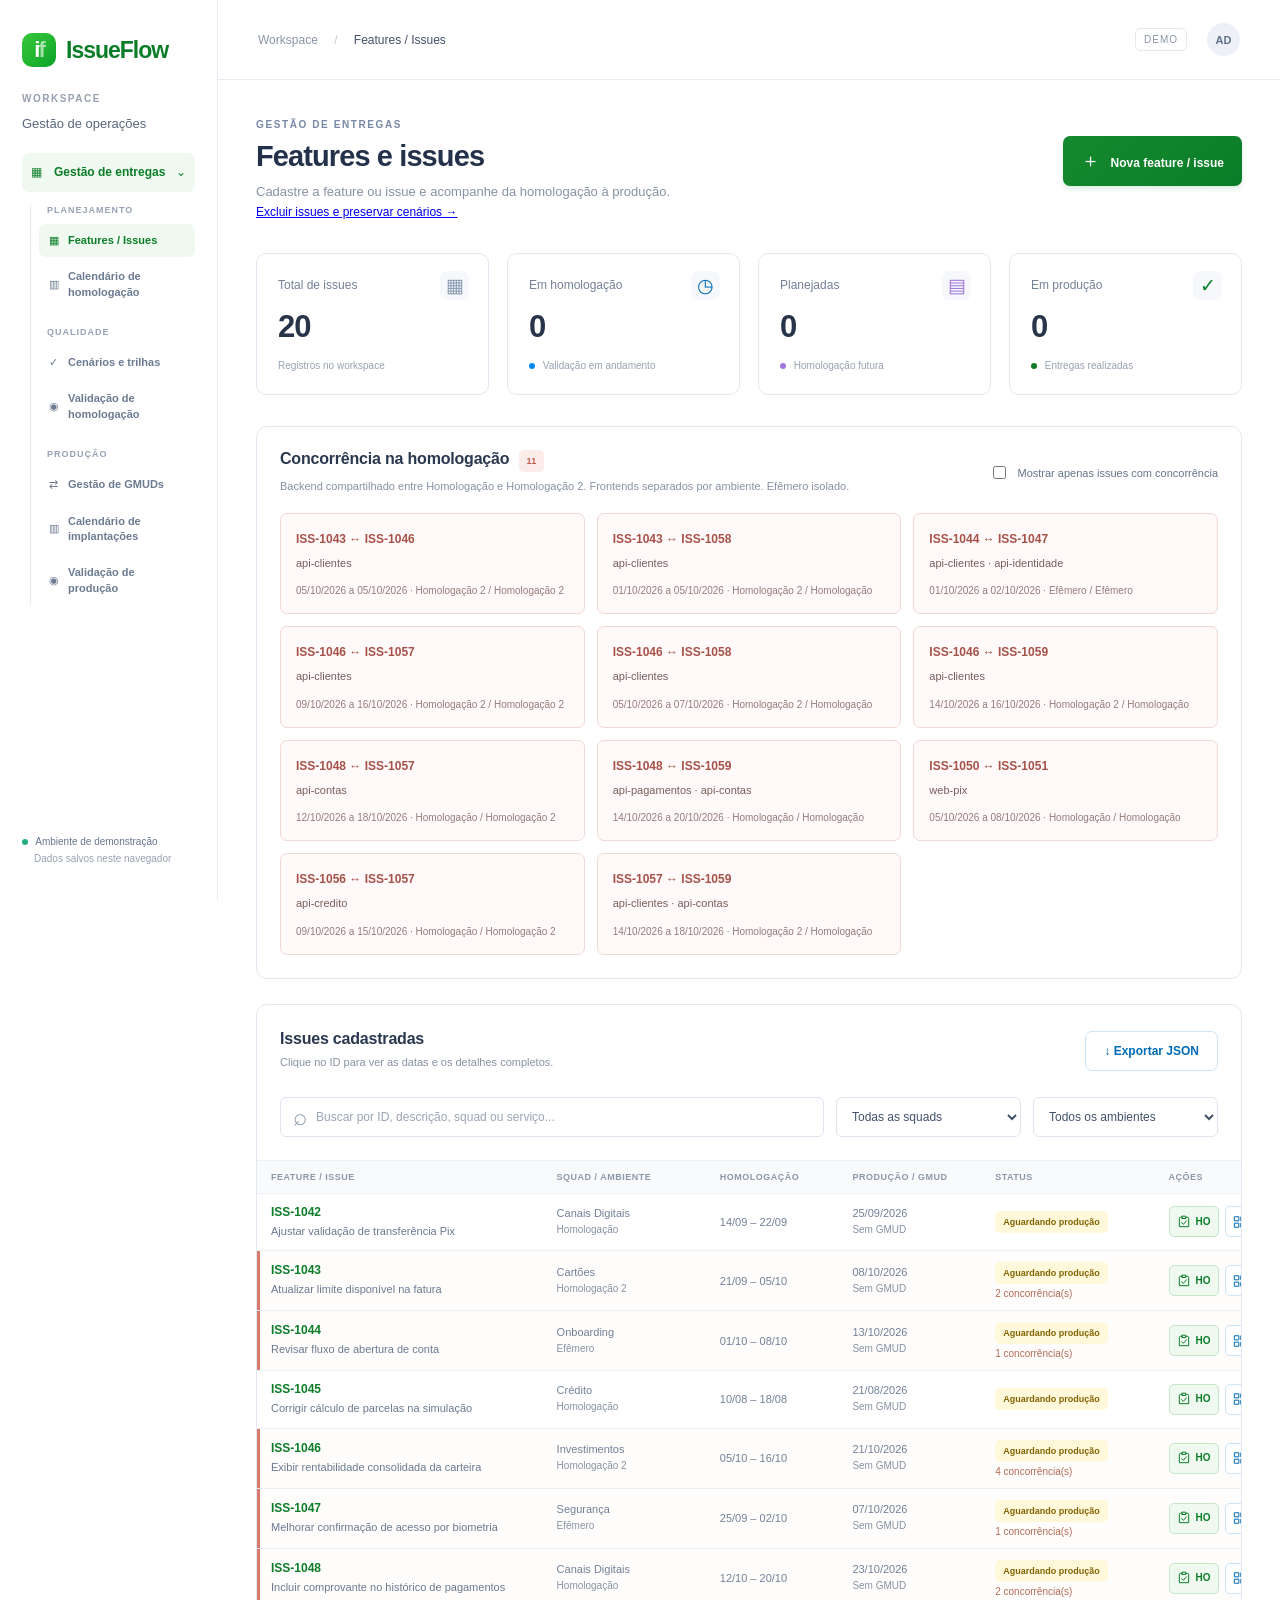
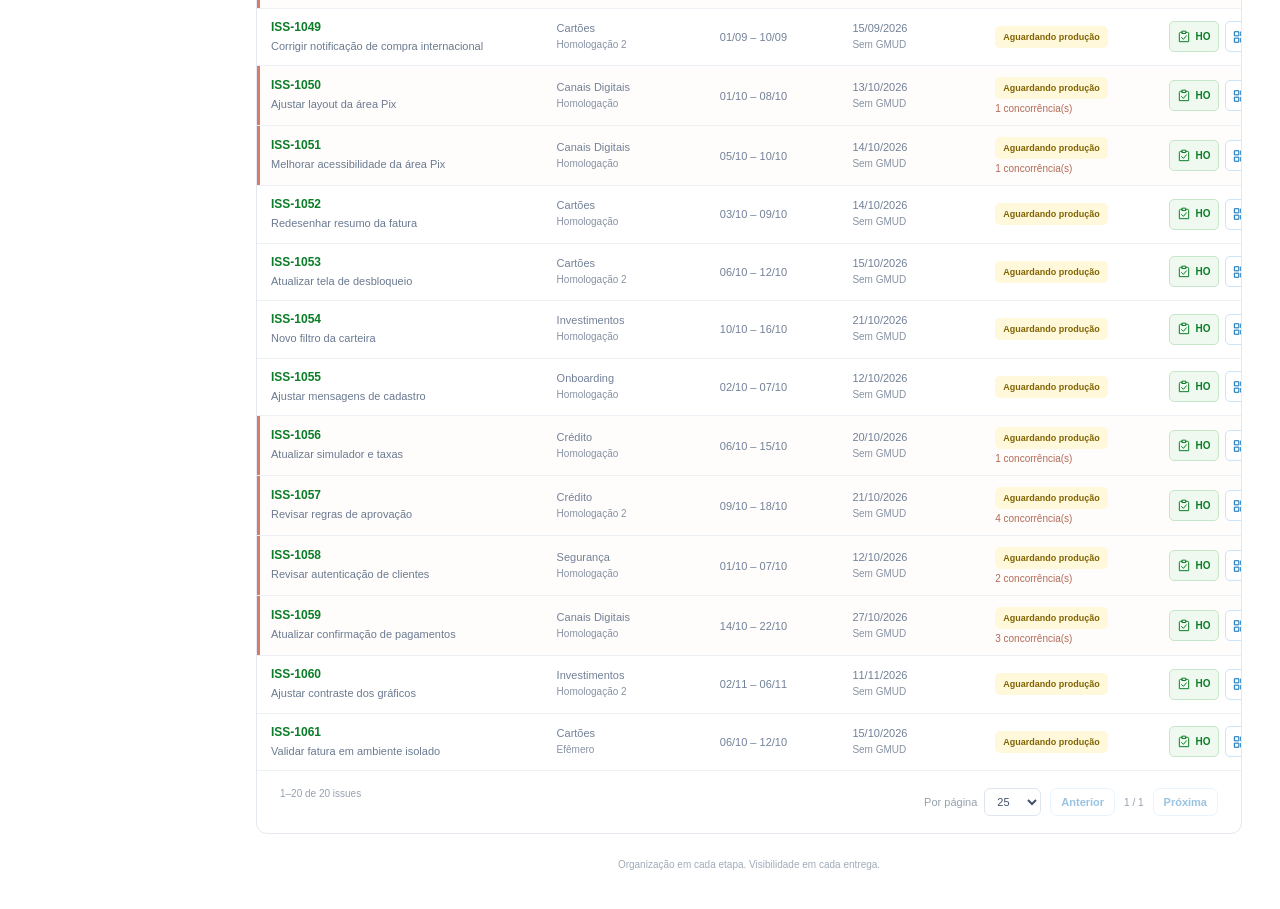
==== commit b6e77e9f: "Compact feature list and apply e-agro visual theme" ====
--- a/index.html
+++ b/index.html
@@ -4,12 +4,14 @@
     <meta charset="UTF-8" />
     <meta name="viewport" content="width=device-width, initial-scale=1" />
     <title>IssueFlow · Gestão de issues</title>
+    <link rel="stylesheet" href="shared/ui/theme.css" />
     <link rel="stylesheet" href="shared/ui/styles.css" />
+    <link rel="stylesheet" href="modules/features/features.css" />
     <script src="modules/features/features-store.js" defer></script>
     <script src="modules/features/features-page.js" defer></script>
     <script src="shared/ui/navigation.js" defer></script>
   </head>
-  <body>
+  <body class="features-page">
     <aside class="sidebar">
       <a class="brand" href="index.html"
         ><span class="brand-icon">i<span>f</span></span
@@ -46,7 +48,9 @@
             <span>＋</span> Nova feature / issue
           </button>
         </div>
-        <p style="margin:0 0 18px;font-size:12px"><a href="limpar-fluxo.html">Excluir issues e preservar cenários →</a></p>
+        <p style="margin: 0 0 18px; font-size: 12px">
+          <a href="limpar-fluxo.html">Excluir issues e preservar cenários →</a>
+        </p>
         <section class="stats" aria-label="Resumo de issues">
           <article>
             <span>Total de issues</span><span class="stat-icon">▦</span
@@ -95,7 +99,7 @@
           <div class="panel-heading">
             <div>
               <h2>Issues cadastradas</h2>
-              <p>Consulte os registros e o cronograma de cada entrega.</p>
+              <p>Clique no ID para ver as datas e os detalhes completos.</p>
             </div>
             <button id="export" class="secondary">↓ Exportar JSON</button>
           </div>
@@ -120,17 +124,12 @@
             <table>
               <thead>
                 <tr>
-                  <th>ISSUE / SQUAD</th>
-                  <th>DESCRIÇÃO</th>
-                  <th>SERVIÇOS / COMPONENTES</th>
-                  <th>CONCORRÊNCIA</th>
-                  <th>AMBIENTE</th>
-                  <th>INÍCIO HOMOL.</th>
-                  <th>FIM HOMOL.</th>
-                  <th>ABERTURA CHANGE/GMUD</th>
-                  <th>PRODUÇÃO</th>
-                  <th>CHANGE / RDM</th>
+                  <th>FEATURE / ISSUE</th>
+                  <th>SQUAD / AMBIENTE</th>
+                  <th>HOMOLOGAÇÃO</th>
+                  <th>PRODUÇÃO / GMUD</th>
                   <th>STATUS</th>
+                  <th>AÇÕES</th>
                 </tr>
               </thead>
               <tbody id="rows"></tbody>
@@ -140,9 +139,23 @@
             Nenhuma issue encontrada. Ajuste os filtros ou cadastre uma nova
             issue.
           </div>
-          <footer class="panel-footer">
-            <span id="count"></span
-            ><span>Status calculado a partir das datas cadastradas</span>
+          <footer class="panel-footer feature-pagination">
+            <span id="count" aria-live="polite"></span>
+            <div class="feature-page-controls">
+              <label
+                >Por página
+                <select id="featurePageSize" aria-label="Issues por página">
+                  <option value="25">25</option>
+                  <option value="50">50</option>
+                  <option value="100">100</option>
+                </select></label
+              ><button id="featurePrevious" class="secondary" type="button">
+                Anterior</button
+              ><span id="featurePageLabel" aria-live="polite"></span
+              ><button id="featureNext" class="secondary" type="button">
+                Próxima
+              </button>
+            </div>
           </footer>
         </section>
         <div class="bottom-note">
@@ -165,6 +178,7 @@
           ×
         </button>
       </div>
+      <div id="featureDetails" class="feature-details"></div>
       <p id="componentsSummary" class="modal-intro"></p>
       <div id="componentsAlert" role="status"></div>
       <div id="componentSuggestion" hidden></div>
--- a/shared/ui/theme.css
+++ b/shared/ui/theme.css
@@ -0,0 +1,25 @@
+/* Paleta e-agro. Tons de interação escuros preservam contraste em textos pequenos. */
+:root {
+  --brand-green-symbol: #35c537;
+  --brand-green-start: #24b732;
+  --brand-green-end: #09a12a;
+  --brand-blue: #008aeb;
+  --brand-yellow: #edba12;
+  --color-primary: #0b7d28;
+  --color-primary-hover: #086522;
+  --color-primary-fill-start: #16892e;
+  --color-primary-soft: #eff9ef;
+  --color-primary-soft-hover: #e1f3e1;
+  --color-primary-border: #c5e6c8;
+  --color-primary-focus: #2d9944;
+  --color-primary-shadow: rgba(11, 125, 40, 0.14);
+  --color-secondary: #008aeb;
+  --color-secondary-text: #006cb8;
+  --color-secondary-soft: #eef7ff;
+  --color-secondary-border: #cbe4f8;
+  --color-warning: #edba12;
+  --color-warning-soft: #fff8db;
+  --color-warning-text: #806300;
+  --color-surface: #ffffff;
+  --color-background: #ffffff;
+}
--- a/shared/ui/styles.css
+++ b/shared/ui/styles.css
@@ -9,7 +9,7 @@
     "Segoe UI",
     sans-serif;
   color: #273449;
-  background: #f5f7fa;
+  background: var(--color-background);
   font-synthesis: none;
 }
 body {
@@ -33,7 +33,7 @@
 input:focus-visible,
 select:focus-visible,
 textarea:focus-visible {
-  outline: 3px solid #b6ccff;
+  outline: 3px solid var(--color-primary-focus);
   outline-offset: 2px;
 }
 .sidebar {
@@ -53,11 +53,16 @@
   font-size: 23px;
   font-weight: 750;
   text-decoration: none;
-  color: #1d2b43;
+  color: var(--color-primary);
   letter-spacing: -1px;
 }
 .brand-icon {
-  background: #4263eb;
+  background: linear-gradient(
+    135deg,
+    var(--brand-green-symbol),
+    var(--brand-green-start),
+    var(--brand-green-end)
+  );
   color: white;
   width: 34px;
   height: 34px;
@@ -97,15 +102,15 @@
   font-weight: 650;
 }
 .active {
-  background: #edf2ff;
-  color: #4263df;
+  background: var(--color-primary-soft);
+  color: var(--color-primary);
 }
 .nav-dot {
   margin-left: auto;
   width: 6px;
   height: 6px;
   border-radius: 50%;
-  background: #4263eb;
+  background: var(--color-primary);
 }
 .sidebar-note {
   margin-top: auto;
@@ -212,9 +217,13 @@
   white-space: nowrap;
 }
 .primary {
-  background: #4263eb;
+  background: linear-gradient(
+    135deg,
+    var(--color-primary-fill-start),
+    var(--color-primary)
+  );
   color: white;
-  box-shadow: 0 3px 5px #4263eb18;
+  box-shadow: 0 3px 5px var(--color-primary-shadow);
 }
 .primary span {
   font-size: 19px;
@@ -222,8 +231,8 @@
 }
 .secondary {
   background: #fff;
-  border: 1px solid #dee4ed;
-  color: #56647b;
+  border: 1px solid var(--color-secondary-border);
+  color: var(--color-secondary-text);
 }
 .stats {
   display: grid;
@@ -268,22 +277,22 @@
   color: #899ab3;
 }
 .blue-text {
-  color: #537dea;
+  color: var(--color-secondary);
 }
 .purple-text {
   color: #a077dc;
 }
 .green-text {
-  color: #29a983;
+  color: var(--color-primary);
 }
 .blue-bg {
-  background: #537dea;
+  background: var(--color-secondary);
 }
 .purple-bg {
   background: #a077dc;
 }
 .green-bg {
-  background: #29a983;
+  background: var(--color-primary);
 }
 .panel {
   border: 1px solid #e4e9f1;
@@ -381,7 +390,7 @@
 }
 .issue-id {
   font-weight: 650;
-  color: #4768d9;
+  color: var(--color-primary);
   font-size: 12px;
 }
 .issue-id small {
@@ -410,20 +419,20 @@
   color: #73829b;
 }
 .blue {
-  background: #edf3ff;
-  color: #5078d7;
+  background: var(--color-primary-soft);
+  color: var(--color-secondary-text);
 }
 .green {
-  background: #eaf8f2;
-  color: #278968;
+  background: var(--color-primary-soft);
+  color: var(--color-primary);
 }
 .gray {
   background: #f1effb;
   color: #8a70c3;
 }
 .orange {
-  background: #fff5e7;
-  color: #b1873a;
+  background: var(--color-warning-soft);
+  color: var(--color-warning-text);
 }
 .panel-footer {
   display: flex;
@@ -678,7 +687,7 @@
   color: #66758b;
 }
 .conflict-toggle input {
-  accent-color: #4263eb;
+  accent-color: var(--color-primary);
 }
 .conflict-list {
   display: grid;
@@ -750,7 +759,7 @@
 .component-button {
   font-size: 11px;
   padding: 9px 11px;
-  color: #4263d5;
+  color: var(--color-primary);
 }
 .has-conflict td:first-child {
   box-shadow: inset 3px 0 #d87a6e;
@@ -779,7 +788,7 @@
 }
 .component-alert.clear {
   background: #edf8f2;
-  color: #278968;
+  color: var(--color-primary);
 }
 .component-detail {
   border: 1px solid #e4e9f1;
@@ -832,7 +841,7 @@
   padding: 0;
   line-height: 1.5;
   font-size: 10px;
-  color: #456cd5;
+  color: var(--color-primary);
 }
 .environment-hint.unavailable {
   color: #a27c46;
@@ -840,7 +849,7 @@
 .suggestion-box {
   padding: 15px;
   border: 1px solid #cddff7;
-  background: #f1f6ff;
+  background: var(--color-primary-soft);
   border-radius: 8px;
   margin: 16px 0;
 }
@@ -864,7 +873,7 @@
   color: #6c7b92;
 }
 a.nav.active {
-  color: #4263df;
+  color: var(--color-primary);
 }
 .sidebar .nav + .nav {
   margin-top: 8px;
@@ -936,7 +945,7 @@
   flex-wrap: wrap;
 }
 .change-issue-list strong {
-  color: #4768d9;
+  color: var(--color-primary);
   font-weight: 650;
 }
 .change-issue-list .badge {
@@ -1047,11 +1056,11 @@
   background: #f7f9fc;
 }
 .issue-check.on {
-  background: #f1f6ff;
+  background: var(--color-primary-soft);
 }
 .issue-check input {
   margin-top: 3px;
-  accent-color: #4263eb;
+  accent-color: var(--color-primary);
 }
 .issue-check-info {
   display: flex;
@@ -1060,7 +1069,7 @@
 }
 .issue-check-info strong {
   font-size: 12px;
-  color: #4768d9;
+  color: var(--color-primary);
 }
 .issue-check-info span {
   font-size: 11px;
@@ -1124,14 +1133,14 @@
 }
 .view-toggle button.active {
   background: #fff;
-  color: #4263df;
+  color: var(--color-primary);
   box-shadow: 0 1px 3px #1c2b4914;
 }
 .agenda-actions {
   white-space: nowrap;
 }
 .secondary.small.ck-pending {
-  color: #b1873a;
+  color: var(--color-warning-text);
   border-color: #eccf9a;
   background: #fffdf7;
 }
@@ -1152,7 +1161,7 @@
 }
 .reprog-note {
   display: block;
-  color: #b1873a !important;
+  color: var(--color-warning-text) !important;
   font-size: 9px !important;
   margin-top: 5px !important;
 }
@@ -1378,11 +1387,11 @@
   height: 100%;
   width: 0;
   border-radius: 5px;
-  background: #4263eb;
+  background: var(--color-primary);
   transition: width 0.25s;
 }
 .progress-fill.ok {
-  background: #29a983;
+  background: var(--color-primary);
 }
 .progress-fill.warn {
   background: #e0a33a;
@@ -1439,7 +1448,7 @@
   cursor: pointer;
 }
 .ck-filter input {
-  accent-color: #4263eb;
+  accent-color: var(--color-primary);
 }
 .ck-legend {
   display: flex;
@@ -1459,13 +1468,13 @@
   display: inline-block;
 }
 .ck-key.sim {
-  background: #29a983;
+  background: var(--color-primary);
 }
 .ck-key.nao {
-  background: #29a983;
+  background: var(--color-primary);
 }
 .ck-key.na {
-  background: #29a983;
+  background: var(--color-primary);
 }
 .ck-key.pend {
   background: #fff;
@@ -1557,8 +1566,8 @@
   line-height: 1;
 }
 .ck-row.done .ck-ind {
-  background: #29a983;
-  border-color: #29a983;
+  background: var(--color-primary);
+  border-color: var(--color-primary);
 }
 .ck-row.done .ck-ind::after {
   content: "✓";
@@ -1606,15 +1615,15 @@
   background: #f4f7fc;
 }
 .ck-opt.sim.sel {
-  background: #29a983;
+  background: var(--color-primary);
   color: #fff;
 }
 .ck-opt.nao.sel {
-  background: #29a983;
+  background: var(--color-primary);
   color: #fff;
 }
 .ck-opt.na.sel {
-  background: #29a983;
+  background: var(--color-primary);
   color: #fff;
 }
 .ck-input {
@@ -1660,7 +1669,7 @@
   gap: 8px !important;
 }
 .ck-required input {
-  accent-color: #4263eb;
+  accent-color: var(--color-primary);
 }
 .template-body {
   flex: 1 1 auto;
@@ -1708,7 +1717,7 @@
 .link-btn {
   border: 0;
   background: transparent;
-  color: #4263df;
+  color: var(--color-primary);
   font-size: 11px;
   font-weight: 600;
   padding: 6px 0 0;
@@ -1879,7 +1888,7 @@
   border-left: 3px solid #e6eaf1;
 }
 .scenario-row.ok {
-  border-left-color: #29a983;
+  border-left-color: var(--color-primary);
 }
 .scenario-row.failed {
   border-left-color: #d87a6e;
@@ -2041,8 +2050,8 @@
   color: #9aa7bd;
 }
 .stage-chip.ok {
-  background: #29a983;
-  border-color: #29a983;
+  background: var(--color-primary);
+  border-color: var(--color-primary);
   color: #fff;
 }
 .stage-chip.fail {
@@ -2082,7 +2091,7 @@
   font-weight: 600;
 }
 .sc-ho input {
-  accent-color: #4263eb;
+  accent-color: var(--color-primary);
 }
 .builder-save {
   display: flex;
@@ -2093,7 +2102,7 @@
   font-weight: 600;
 }
 .builder-save input {
-  accent-color: #4263eb;
+  accent-color: var(--color-primary);
 }
 .picker-search-inline {
   width: 100%;
@@ -2202,16 +2211,16 @@
   color: #8a70c3;
 }
 .change-row-badge.orange {
-  background: #fff5e7;
-  color: #b1873a;
+  background: var(--color-warning-soft);
+  color: var(--color-warning-text);
 }
 .change-row-badge.blue {
-  background: #edf3ff;
-  color: #5078d7;
+  background: var(--color-primary-soft);
+  color: var(--color-secondary-text);
 }
 .change-row-badge.green {
-  background: #eaf8f2;
-  color: #278968;
+  background: var(--color-primary-soft);
+  color: var(--color-primary);
 }
 .change-row-badge.red {
   background: #fcece9;
@@ -2312,7 +2321,7 @@
 .production-choice input {
   width: 16px;
   height: 16px;
-  accent-color: #4263eb;
+  accent-color: var(--color-primary);
   margin-top: 3px;
   flex-shrink: 0;
 }
@@ -2477,7 +2486,7 @@
 .prod-stage-field select[data-result="OK"] {
   border-color: #bcdfcf;
   background: #f2fbf6;
-  color: #278968;
+  color: var(--color-primary);
 }
 .prod-stage-field select[data-result="Falhou"] {
   border-color: #edc6c0;
@@ -2493,7 +2502,7 @@
 }
 .prod-failure-note {
   font-size: 11px;
-  color: #b1873a;
+  color: var(--color-warning-text);
   margin-bottom: 10px;
 }
 .rollback-snapshot {
@@ -2666,8 +2675,8 @@
   gap: 8px;
   border-radius: 7px;
   padding: 11px 9px;
-  background: #f0f4ff;
-  color: #4263df;
+  background: var(--color-primary-soft);
+  color: var(--color-primary);
   font-size: 12px;
   font-weight: 650;
   cursor: pointer;
@@ -2677,10 +2686,10 @@
   display: none;
 }
 .nav-module-toggle:hover {
-  background: #e7edfd;
+  background: var(--color-primary-soft-hover);
 }
 .nav-module-toggle:focus-visible {
-  outline: 3px solid #b6ccff;
+  outline: 3px solid var(--color-primary-focus);
   outline-offset: 2px;
 }
 .nav-module-icon {
@@ -2805,7 +2814,7 @@
 .ho-queue-progress span {
   display: block;
   height: 100%;
-  background: #29a983;
+  background: var(--color-primary);
 }
 @media (max-width: 700px) {
   .ho-queue {
@@ -2813,3 +2822,26 @@
     grid-template-columns: 1fr;
   }
 }
+
+.primary:hover {
+  background: var(--color-primary-hover);
+}
+.secondary:not(.danger):hover {
+  background: var(--color-secondary-soft);
+}
+.blue {
+  background: var(--color-secondary-soft);
+  color: var(--color-secondary-text);
+}
+.blue-text {
+  color: var(--color-secondary-text);
+}
+.blue-bg {
+  background: var(--color-secondary);
+}
+.green-text {
+  color: var(--color-primary);
+}
+.green-bg {
+  background: var(--color-primary);
+}
--- a/modules/features/features.css
+++ b/modules/features/features.css
@@ -0,0 +1,220 @@
+.features-page .table-scroll table {
+  table-layout: fixed;
+  min-width: 1020px;
+  white-space: normal;
+}
+.features-page .table-scroll th,
+.features-page .table-scroll td {
+  padding: 11px 14px;
+  vertical-align: middle;
+}
+.features-page .table-scroll th:nth-child(1) {
+  width: 28%;
+}
+.features-page .table-scroll th:nth-child(2) {
+  width: 16%;
+}
+.features-page .table-scroll th:nth-child(3) {
+  width: 13%;
+}
+.features-page .table-scroll th:nth-child(4) {
+  width: 14%;
+}
+.features-page .table-scroll th:nth-child(5) {
+  width: 17%;
+}
+.features-page .table-scroll th:nth-child(6) {
+  width: 12%;
+}
+.feature-id-link {
+  padding: 0;
+  border: 0;
+  background: transparent;
+  color: var(--color-primary);
+  font-size: 12px;
+  font-weight: 650;
+  text-align: left;
+}
+.feature-id-link:hover {
+  text-decoration: underline;
+}
+.feature-description {
+  display: block;
+  margin-top: 4px;
+  font-size: 11px;
+  font-weight: 400;
+  color: #6b7a90;
+  white-space: nowrap;
+  overflow: hidden;
+  text-overflow: ellipsis;
+  line-height: 1.5;
+}
+.feature-team small,
+.feature-production small {
+  display: block;
+  margin-top: 4px;
+  font-size: 10px;
+  color: #8792a3;
+  line-height: 1.4;
+}
+.feature-ho-period,
+.feature-production {
+  font-variant-numeric: tabular-nums;
+}
+.feature-status .badge {
+  font-size: 9px;
+  white-space: nowrap;
+}
+.feature-conflict {
+  display: block;
+  margin-top: 4px;
+  padding: 0;
+  border: 0;
+  background: none;
+  color: #b36a55;
+  font-size: 10px;
+  text-align: left;
+}
+.feature-conflict:hover {
+  text-decoration: underline;
+}
+.feature-actions {
+  display: flex;
+  align-items: center;
+  gap: 6px;
+  white-space: nowrap;
+}
+.feature-action {
+  display: inline-flex;
+  align-items: center;
+  justify-content: center;
+  gap: 5px;
+  min-height: 31px;
+  padding: 6px 7px;
+  border: 1px solid #dfe5ef;
+  border-radius: 5px;
+  font-size: 10px;
+  font-weight: 600;
+  line-height: 1.4;
+  text-decoration: none;
+  cursor: pointer;
+  background: #fff;
+  color: #60708a;
+}
+.feature-action svg {
+  width: 14px;
+  height: 14px;
+  flex: 0 0 14px;
+}
+.feature-action-ho {
+  background: var(--color-primary-soft);
+  border-color: var(--color-primary-border);
+  color: var(--color-primary);
+}
+.feature-action-ho:hover {
+  background: var(--color-primary-soft-hover);
+}
+.feature-action-components {
+  color: var(--color-secondary-text);
+  border-color: var(--color-secondary-border);
+}
+.feature-action-components:hover {
+  background: var(--color-secondary-soft);
+}
+.feature-action-count {
+  font-variant-numeric: tabular-nums;
+  font-size: 10px;
+}
+.feature-mobile-status {
+  display: none;
+}
+.feature-page-controls {
+  display: flex;
+  align-items: center;
+  gap: 9px;
+}
+.feature-page-controls label {
+  display: flex;
+  align-items: center;
+  gap: 7px;
+  font-size: 11px;
+}
+.feature-page-controls select {
+  padding: 6px 8px;
+  font-size: 11px;
+  width: auto;
+}
+.feature-page-controls button {
+  padding: 7px 10px;
+  font-size: 11px;
+}
+.feature-page-controls button:disabled {
+  opacity: 0.4;
+  cursor: default;
+}
+.feature-details {
+  display: grid;
+  grid-template-columns: 1fr 1fr;
+  gap: 12px;
+  margin: 18px 0;
+}
+.feature-details > div:first-child {
+  grid-column: 1/-1;
+}
+.feature-details small {
+  display: block;
+  font-size: 10px;
+  color: #8792a3;
+  margin-bottom: 4px;
+}
+.feature-details span {
+  font-size: 12px;
+  line-height: 1.5;
+  color: #526480;
+  overflow-wrap: anywhere;
+}
+@media (max-width: 700px) {
+  .features-page .table-scroll table {
+    min-width: 0;
+    width: 100%;
+  }
+  .features-page .table-scroll th:nth-child(n + 2):nth-child(-n + 5),
+  .features-page .table-scroll td:nth-child(n + 2):nth-child(-n + 5) {
+    display: none;
+  }
+  .features-page .table-scroll th:nth-child(1) {
+    width: 65%;
+  }
+  .features-page .table-scroll th:nth-child(6) {
+    width: 35%;
+  }
+  .features-page .table-scroll td,
+  .features-page .table-scroll th {
+    padding: 11px 12px;
+  }
+  .feature-mobile-status {
+    display: inline-block;
+    margin-top: 5px;
+    font-size: 8px;
+  }
+  .feature-action {
+    min-height: 36px;
+  }
+  .feature-actions {
+    gap: 5px;
+  }
+  .feature-pagination {
+    align-items: flex-start;
+    gap: 12px;
+  }
+  .feature-page-controls {
+    gap: 7px;
+    flex-wrap: wrap;
+  }
+  .feature-details {
+    grid-template-columns: 1fr;
+  }
+  .feature-details > div:first-child {
+    grid-column: auto;
+  }
+}
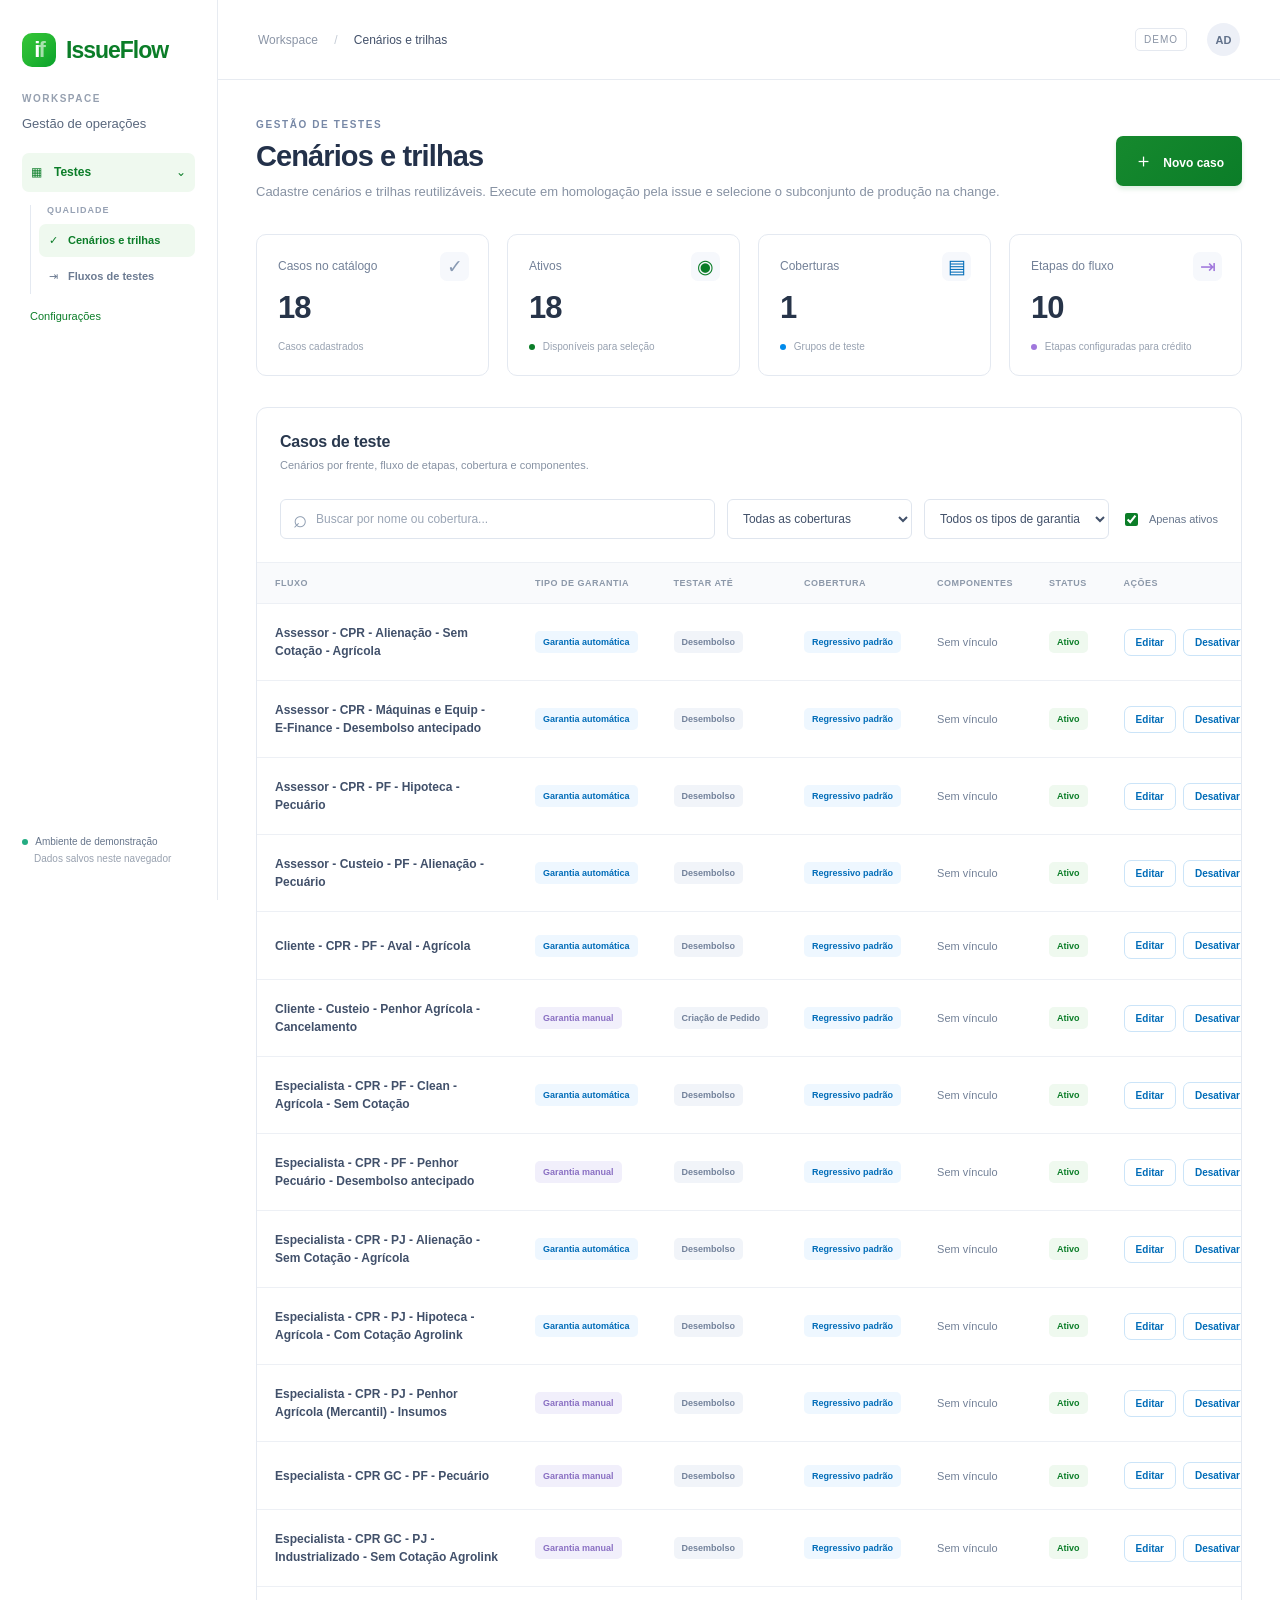
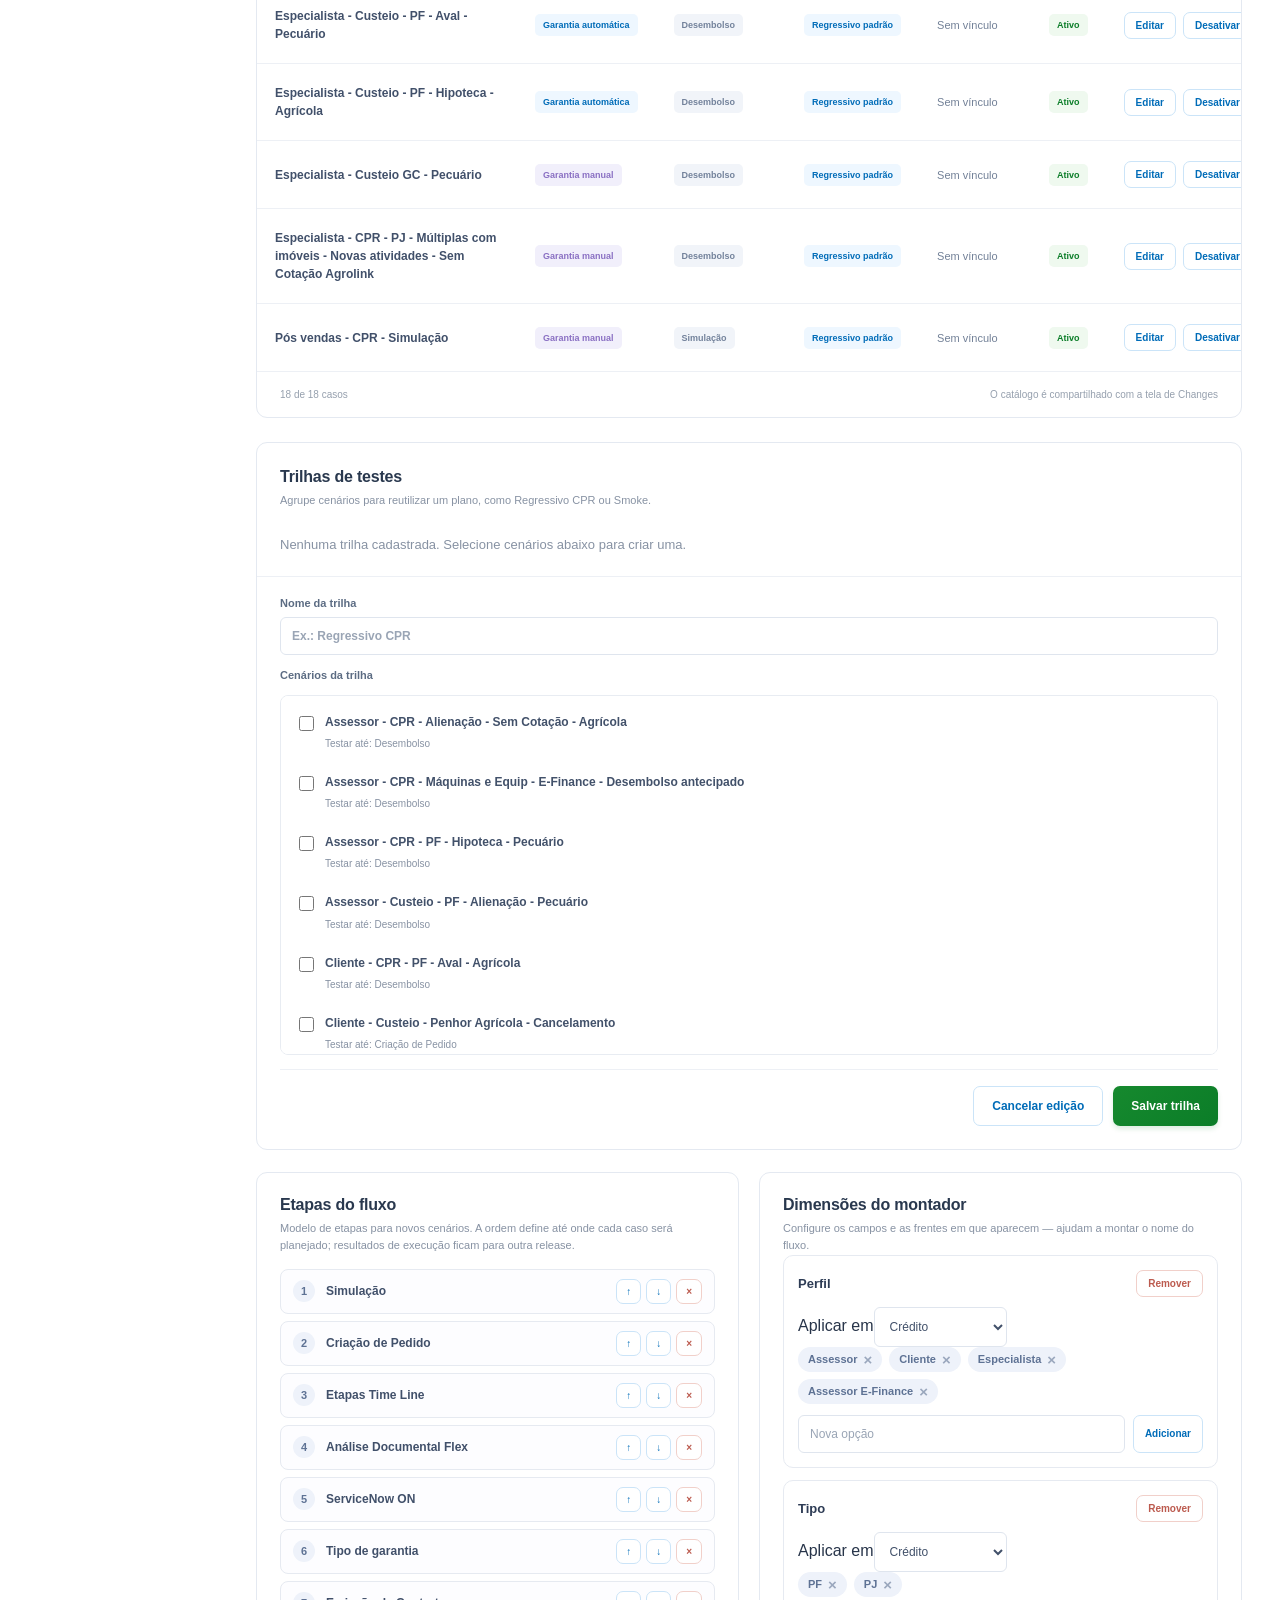
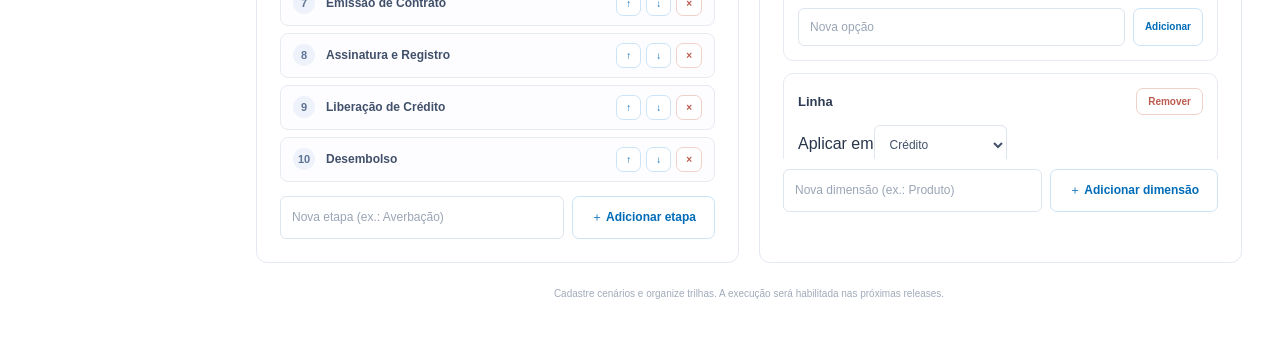
==== commit 0cd38b91: "Update project ZIP with phased testing modules and validated scenario flows" ====
--- a/index.html
+++ b/index.html
@@ -7,6 +7,7 @@
     <link rel="stylesheet" href="shared/ui/theme.css" />
     <link rel="stylesheet" href="shared/ui/styles.css" />
     <link rel="stylesheet" href="modules/features/features.css" />
+    <script src="shared/config/modules.js" defer></script>
     <script src="modules/features/features-store.js" defer></script>
     <script src="modules/features/features-page.js" defer></script>
     <script src="shared/ui/navigation.js" defer></script>
--- a/shared/ui/styles.css
+++ b/shared/ui/styles.css
@@ -2845,3 +2845,140 @@
 .green-bg {
   background: var(--color-primary);
 }
+
+.nav-settings {
+  display: block;
+  margin: 16px 8px 0;
+  color: var(--color-primary);
+  font-size: 11px;
+  text-decoration: none;
+}
+.nav-settings:hover {
+  text-decoration: underline;
+}
+.module-unavailable {
+  padding: 40px;
+  margin: 30px;
+  background: var(--color-primary-soft);
+  border: 1px solid var(--color-primary-border);
+  border-radius: 10px;
+}
+.module-unavailable p {
+  margin: 14px 0 22px;
+  font-size: 13px;
+}
+.module-unavailable a {
+  display: inline-block;
+  text-decoration: none;
+}
+.settings-content {
+  padding: 0 24px 24px;
+}
+.settings-content label {
+  display: flex;
+  flex-direction: column;
+  gap: 7px;
+  font-size: 12px;
+  margin-bottom: 16px;
+}
+.settings-content input,
+.settings-content textarea {
+  width: 100%;
+}
+.settings-content textarea {
+  min-height: 110px;
+}
+.settings-content .module-choice {
+  flex-direction: row;
+  align-items: center;
+  margin: 12px 0;
+}
+.module-choice input {
+  width: auto;
+  accent-color: var(--color-primary);
+}
+.settings-actions {
+  display: flex;
+  gap: 12px;
+  align-items: center;
+}
+.settings-error {
+  color: #b34f42;
+  font-size: 12px;
+  margin: 12px 0;
+}
+.settings-hint {
+  font-size: 12px;
+  line-height: 1.6;
+  color: #718097;
+}
+.settings-success {
+  color: var(--color-primary);
+  font-size: 12px;
+  margin: 12px 0;
+}
+
+.scenario-instructions {
+  font-size: 12px;
+  line-height: 1.6;
+  margin: 8px 0;
+  padding: 10px 12px;
+  background: var(--color-primary-soft);
+  border-radius: 6px;
+  color: #526480;
+  white-space: pre-wrap;
+  overflow-wrap: anywhere;
+}
+
+.settings-hint a{color:var(--color-secondary-text)}
+
+.scenario-context { display:block; color:var(--text-muted, #667085); font-size:12px; font-weight:400; margin-top:4px; }
+#caseAttributes { margin:16px 0; }
+#caseAttributes summary { cursor:pointer; color:var(--color-secondary-text); font-weight:600; }
+
+/* Cadastros de qualidade: organizar antes de executar. */
+.quality-tabs {display:flex;gap:24px;border-bottom:1px solid var(--border,#e4e7ec);margin:0 0 24px;}
+.quality-tabs a {padding:12px 0;color:var(--text-muted,#667085);text-decoration:none;font-weight:600;border-bottom:3px solid transparent;}
+.quality-tabs a[aria-current="page"] {color:var(--color-primary,#09a12a);border-color:currentColor;}
+.quality-actions {display:flex;gap:8px;align-items:center;flex-wrap:wrap;}
+.flow-cards {display:grid;grid-template-columns:repeat(auto-fit,minmax(min(100%,380px),1fr));gap:16px;padding:20px;}
+.flow-card {border:1px solid var(--border,#e4e7ec);border-radius:12px;padding:20px;background:white;min-width:0;}
+.flow-card-heading {display:flex;align-items:flex-start;justify-content:space-between;gap:12px;}
+.flow-card h3 {margin:8px 0 16px;font-size:16px;}
+.flow-preview {display:flex;flex-wrap:wrap;gap:8px 18px;padding-left:22px;margin:12px 0;}
+.flow-preview li {padding:4px 8px 4px 2px;font-size:13px;overflow-wrap:anywhere;}
+.flow-explanation {max-width:900px;padding:24px 0;color:var(--text-muted,#667085);font-size:14px;line-height:1.7;}
+.flow-explanation h2 {font-size:16px;color:var(--text,#24334c);}
+.quality-form {padding:0 28px 24px;}
+.quality-form .modal-actions {position:sticky;bottom:-24px;background:white;padding:16px 0;margin-top:20px;}
+.case-form-section {border:0;border-bottom:1px solid var(--border,#e4e7ec);padding:18px 0;margin:0;}
+.case-form-section h3,.flow-step-heading h3 {margin:0 0 16px;font-size:15px;}
+.case-form-section summary,.quality-advanced summary {cursor:pointer;font-size:14px;font-weight:600;padding:4px 0;}
+.case-form-section[open] summary {margin-bottom:16px;}
+.case-flow-preview {background:var(--color-primary-soft,#f0faf0);border-radius:8px;padding:12px 16px;margin:12px 0;font-size:13px;}
+.case-flow-preview:empty {display:none;}
+.quality-advanced {margin-top:24px;padding:20px;}
+.flow-step-heading {display:flex;justify-content:space-between;margin-top:24px;font-size:13px;}
+.flow-step-editor {list-style:none;padding:0;}
+.flow-step-row {display:flex;gap:8px;align-items:center;margin-bottom:10px;}
+.flow-step-row input {min-width:0;flex:1;}
+.flow-area-list {display:grid;gap:8px;margin-bottom:24px;}
+.flow-area {border-bottom:1px solid var(--border,#e4e7ec);padding:10px 0;}
+#functionForm {margin-top:24px;padding-top:20px;border-top:1px solid var(--border,#e4e7ec);}
+@media(max-width:600px){.quality-form {padding:0 16px 20px;}.flow-card-heading{flex-direction:column;}.flow-cards {padding:12px;}.flow-step-row{gap:4px;}.flow-step-row button {padding:8px;}}
+.quality-form label:not(.ck-required) {display:flex;flex-direction:column;gap:7px;font-size:12px;font-weight:600;color:var(--text-muted,#667085);margin-bottom:14px;}
+.quality-form .ck-required {display:flex;align-items:center;gap:8px;font-size:13px;margin:18px 0;}
+.quality-form .field-hint {font-weight:400;line-height:1.6;}
+.quality-form a,.flow-explanation a,.panel-footer a {color:var(--color-secondary-text,#008aeb);font-size:13px;}
+.flow-next{display:flex;align-items:center;justify-content:space-between;gap:18px;background:var(--color-primary-soft,#f0faf0);border:1px solid #d8ead8;border-radius:10px;padding:16px 20px;margin:16px 0 24px;font-size:13px;}
+.flow-next p{margin:6px 0 0;line-height:1.6;color:var(--text-muted,#667085);}
+.flow-next a,.flow-next button{flex-shrink:0;text-decoration:none;}
+.execution-position{font-size:13px;font-weight:600;line-height:1.6;margin:8px 0 16px;}
+.ho-step-field{min-width:0;}.ho-step-reason{margin-top:8px;}.ho-step-reason textarea{width:100%;}
+@media(max-width:600px){.flow-next{align-items:flex-start;flex-direction:column;}}
+.flow-next.is-blocked {background:#fff5f5;border-color:#f3cccc;}
+.prod-scope-note{border:1px dashed #cfd7e1;background:#f8fafb;border-radius:8px;padding:12px;color:#667085;font-size:12px;line-height:1.6;}
+
+/* Contexto precede os atributos específicos no cadastro de cenário. */
+#caseForm .case-context { margin-bottom: 18px; }
+#caseForm #caseBuilder:empty { display: none; }
